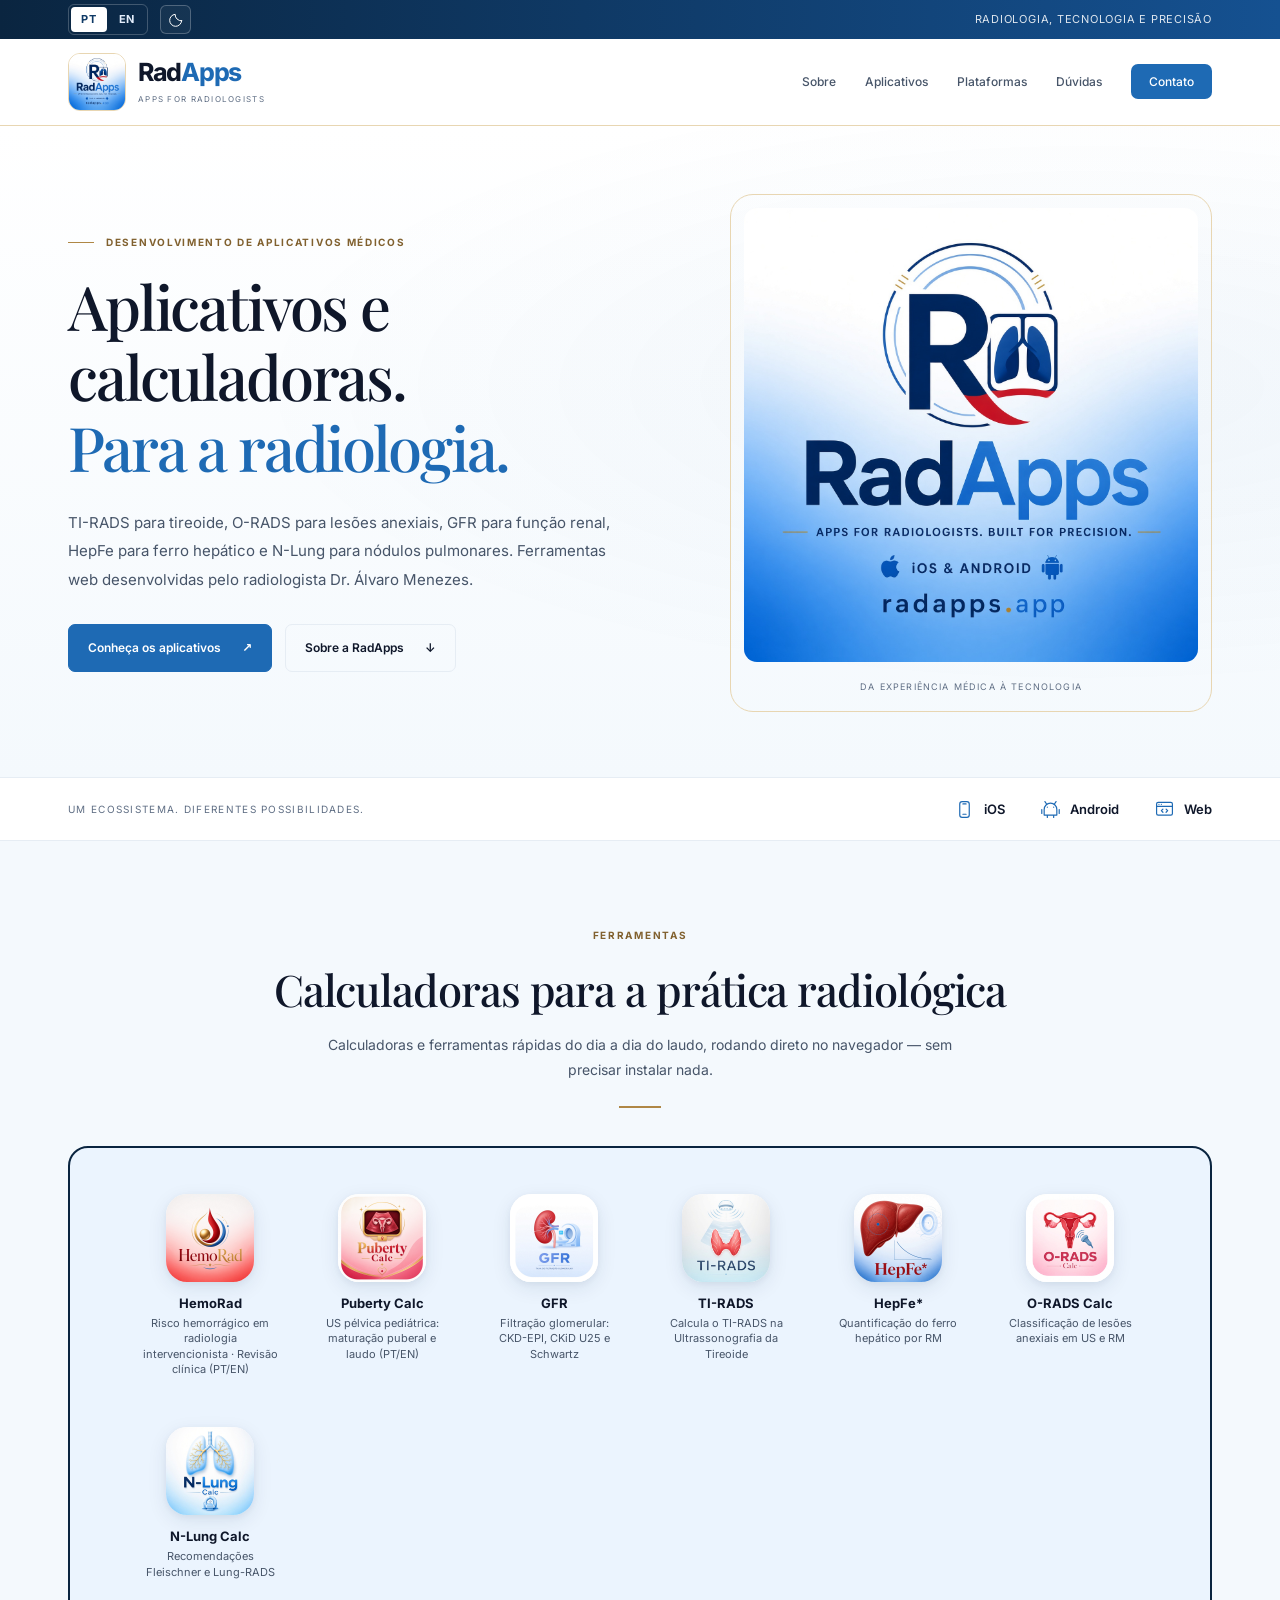
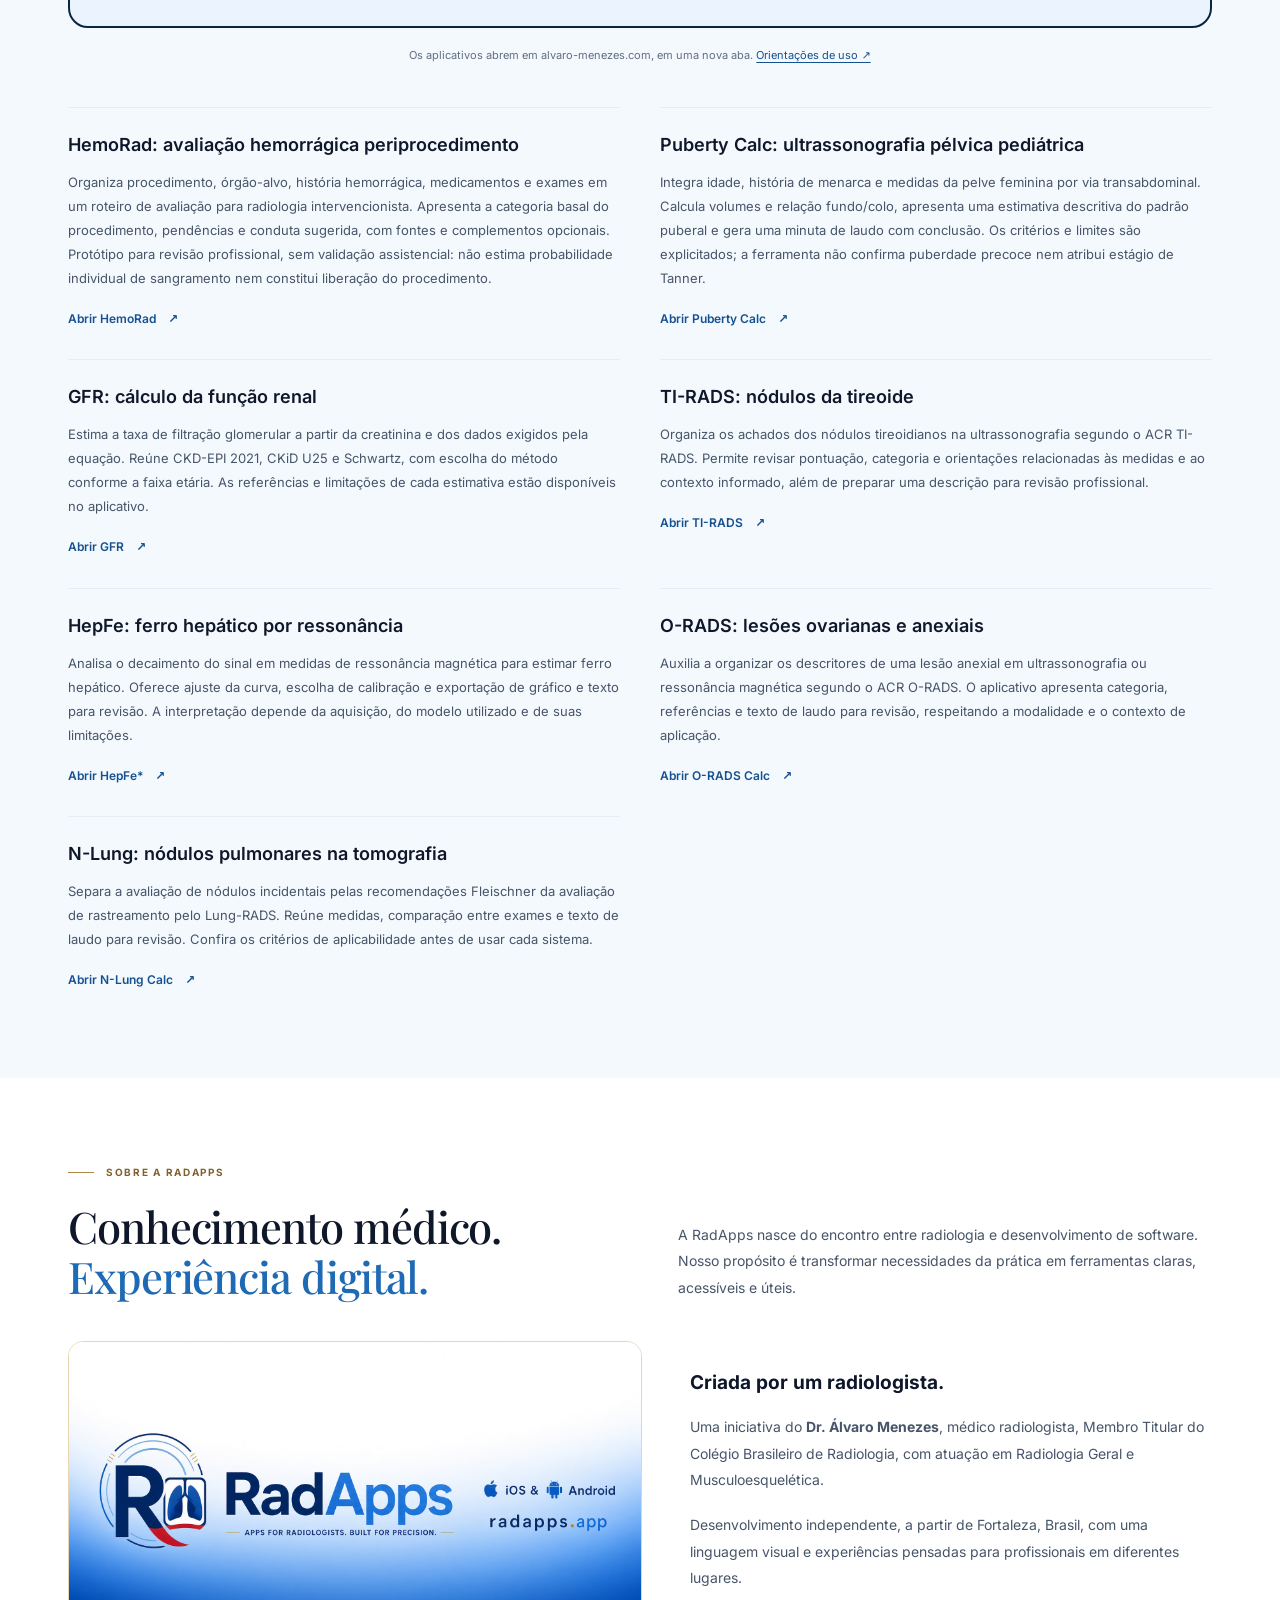
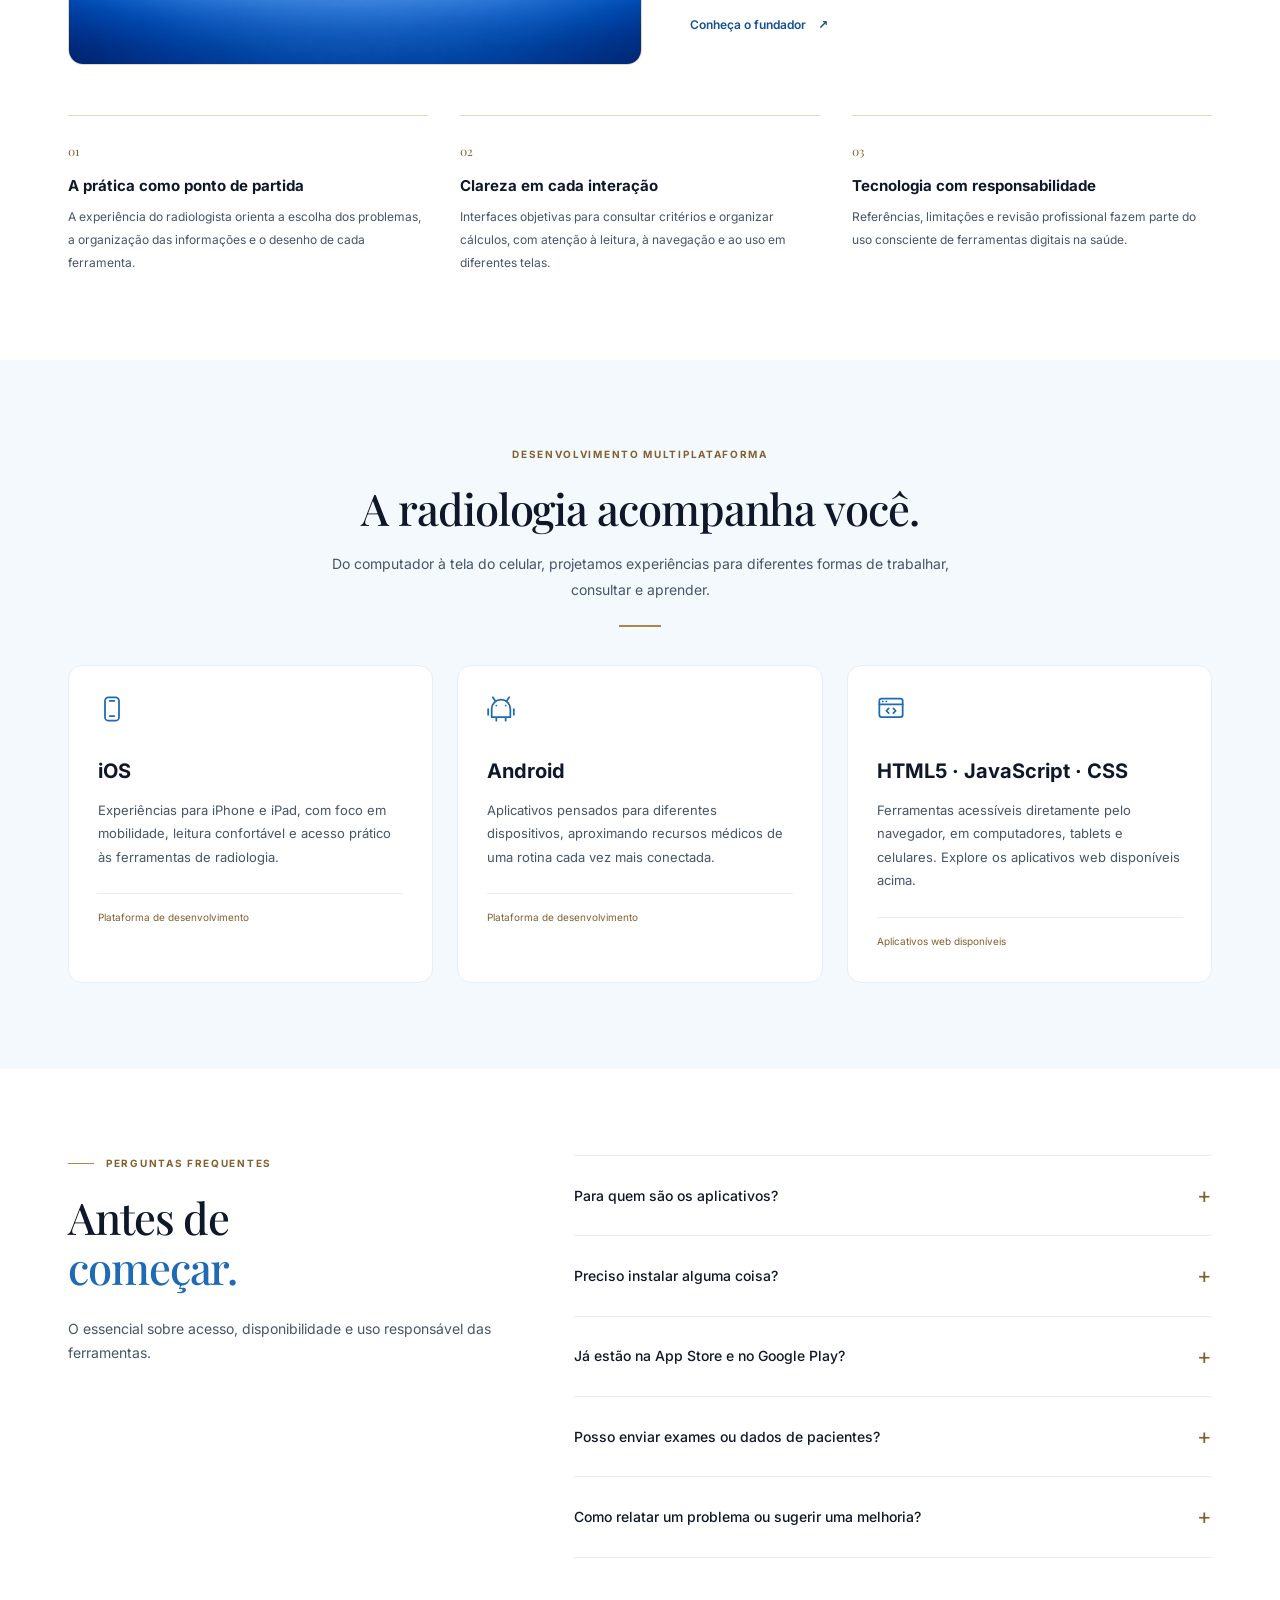
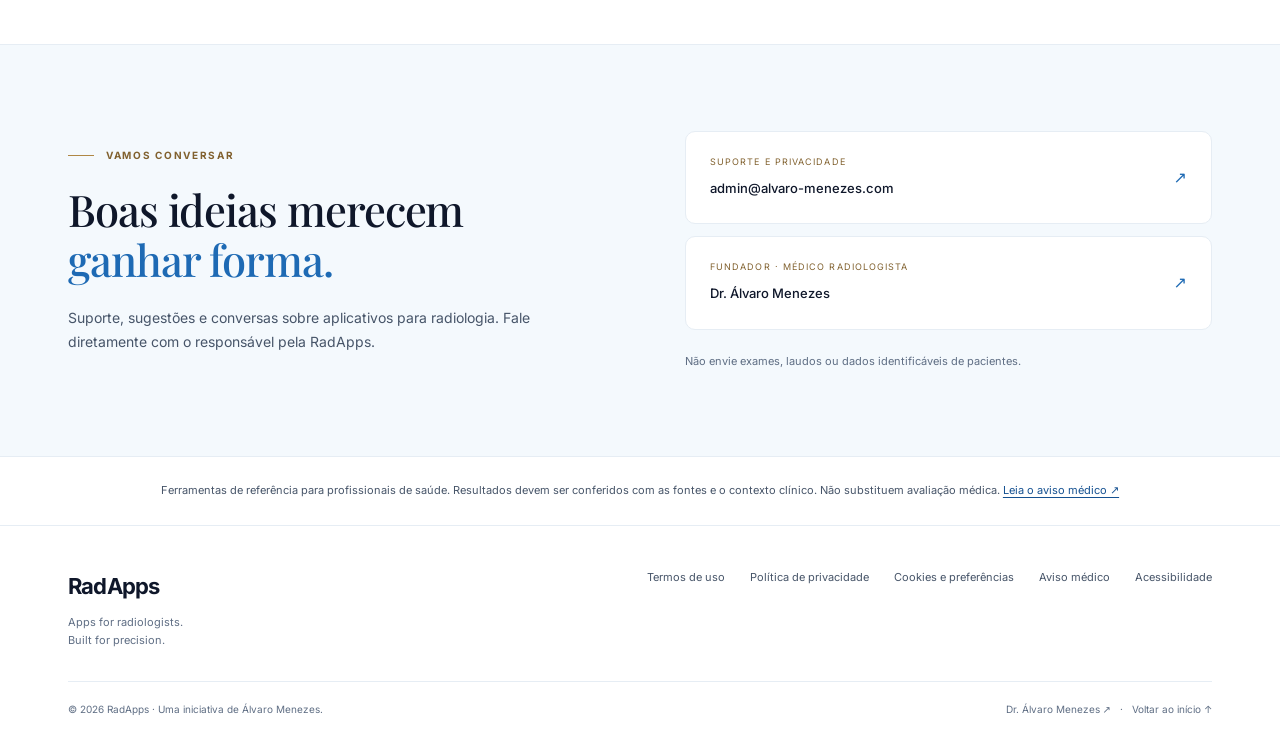
==== index.html @ 0f5986c7 "Point the HemoRad catalogue links to hemorad.html" ====
<!doctype html>
<html lang="pt-BR"><head>
<meta charset="utf-8"><meta name="viewport" content="width=device-width,initial-scale=1">
<title>RadApps — Aplicativos e calculadoras para Radiologia</title><meta name="description" content="Aplicativos e calculadoras para radiologia: Puberty Calc, TI-RADS, O-RADS, GFR, HepFe e N-Lung. Conheça a RadApps, iniciativa do radiologista Dr. Álvaro Menezes.">
<meta name="robots" content="index, follow, max-image-preview:large">
<meta name="author" content="RadApps · Álvaro Menezes"><meta name="theme-color" content="#0a2540">
<meta name="referrer" content="strict-origin-when-cross-origin">
<meta http-equiv="Content-Security-Policy" content="default-src 'self'; script-src 'self' 'sha256-QUPs08m4spIfCYMOMccmAXE72bu6FAFuAUREEeUadok=' https://static.cloudflareinsights.com; style-src 'self'; img-src 'self'; font-src 'self'; connect-src 'self'; object-src 'none'; base-uri 'self'; form-action 'none'">
<link rel="canonical" href="https://radapps.app/">
<link rel="alternate" hreflang="pt-BR" href="https://radapps.app/"><link rel="alternate" hreflang="en" href="https://radapps.app/en/"><link rel="alternate" hreflang="x-default" href="https://radapps.app/">
<meta property="og:type" content="website"><meta property="og:site_name" content="RadApps"><meta property="og:title" content="RadApps — Aplicativos e calculadoras para Radiologia"><meta property="og:description" content="Aplicativos e calculadoras para radiologia: Puberty Calc, TI-RADS, O-RADS, GFR, HepFe e N-Lung. Conheça a RadApps, iniciativa do radiologista Dr. Álvaro Menezes."><meta property="og:url" content="https://radapps.app/"><meta property="og:locale" content="pt_BR"><meta property="og:image" content="https://radapps.app/assets/brand/radapps-banner.jpg"><meta property="og:image:width" content="1792"><meta property="og:image:height" content="1008"><meta property="og:image:alt" content="RadApps — Apps for radiologists. Built for precision."><meta name="twitter:card" content="summary_large_image">
<meta property="og:locale:alternate" content="en_US"><meta name="twitter:title" content="RadApps — Aplicativos e calculadoras para Radiologia"><meta name="twitter:description" content="Aplicativos e calculadoras para radiologia: Puberty Calc, TI-RADS, O-RADS, GFR, HepFe e N-Lung. Conheça a RadApps, iniciativa do radiologista Dr. Álvaro Menezes."><meta name="twitter:image" content="https://radapps.app/assets/brand/radapps-banner.jpg"><meta name="twitter:image:alt" content="RadApps — Apps for radiologists. Built for precision.">
<link rel="icon" type="image/jpeg" href="/assets/brand/radapps-logo.jpg"><link rel="apple-touch-icon" href="/assets/brand/radapps-logo.jpg">
<link rel="preload" href="/assets/fonts/inter-latin.woff2" as="font" type="font/woff2" crossorigin><link rel="preload" href="/assets/fonts/playfair-latin.woff2" as="font" type="font/woff2" crossorigin>
<script src="/assets/theme-init.js?v=91854e3f3b0c"></script><link rel="stylesheet" href="/assets/site.css?v=2c88387afd8a">
<script type="application/ld+json">{"@context": "https://schema.org", "@graph": [{"@type": "Organization", "@id": "https://radapps.app/#organization", "name": "RadApps", "url": "https://radapps.app/", "logo": "https://radapps.app/assets/brand/radapps-logo.jpg", "email": "admin@alvaro-menezes.com", "description": "Iniciativa independente de desenvolvimento de aplicativos para radiologia.", "founder": {"@id": "https://alvaro-menezes.com/#person"}}, {"@type": "Person", "@id": "https://alvaro-menezes.com/#person", "name": "Álvaro Menezes", "url": "https://alvaro-menezes.com/"}, {"@type": "WebSite", "@id": "https://radapps.app/#website", "name": "RadApps", "url": "https://radapps.app/", "inLanguage": ["pt-BR", "en"], "publisher": {"@id": "https://radapps.app/#organization"}}, {"@type": "WebPage", "@id": "https://radapps.app/#webpage", "url": "https://radapps.app/", "name": "RadApps — Aplicativos e calculadoras para Radiologia", "description": "Aplicativos e calculadoras para radiologia: Puberty Calc, TI-RADS, O-RADS, GFR, HepFe e N-Lung. Conheça a RadApps, iniciativa do radiologista Dr. Álvaro Menezes.", "inLanguage": "pt-BR", "isPartOf": {"@id": "https://radapps.app/#website"}, "mainEntity": {"@id": "https://radapps.app/#apps"}}, {"@type": "ItemList", "@id": "https://radapps.app/#apps", "name": "Aplicativos para o Radiologista", "numberOfItems": 7, "itemListElement": [{"@type": "ListItem", "position": 1, "item": {"@type": "WebPage", "name": "HemoRad", "description": "Risco hemorrágico em radiologia intervencionista · Revisão clínica (PT/EN)", "url": "https://alvaro-menezes.com/apps/hemorad.html"}}, {"@type": "ListItem", "position": 2, "item": {"@type": "WebPage", "name": "Puberty Calc", "description": "US pélvica pediátrica: maturação puberal e laudo (PT/EN)", "url": "https://alvaro-menezes.com/apps/puberty.html"}}, {"@type": "ListItem", "position": 3, "item": {"@type": "WebPage", "name": "GFR", "description": "Filtração glomerular: CKD-EPI, CKiD U25 e Schwartz", "url": "https://alvaro-menezes.com/apps/gfr.html"}}, {"@type": "ListItem", "position": 4, "item": {"@type": "WebPage", "name": "TI-RADS", "description": "Calcula o TI-RADS na Ultrassonografia da Tireoide", "url": "https://alvaro-menezes.com/apps/tirads.html"}}, {"@type": "ListItem", "position": 5, "item": {"@type": "WebPage", "name": "HepFe*", "description": "Quantificação do ferro hepático por RM", "url": "https://alvaro-menezes.com/apps/hepfe.html"}}, {"@type": "ListItem", "position": 6, "item": {"@type": "WebPage", "name": "O-RADS Calc", "description": "Classificação de lesões anexiais em US e RM", "url": "https://alvaro-menezes.com/apps/orads.html"}}, {"@type": "ListItem", "position": 7, "item": {"@type": "WebPage", "name": "N-Lung Calc", "description": "Recomendações Fleischner e Lung-RADS", "url": "https://alvaro-menezes.com/apps/nlung.html"}}]}]}</script><script src="/assets/site.js?v=9ebe1cab357e" defer></script>
</head><body>
<a class="skip-link" href="#conteudo">Pular para o conteúdo</a>
<header class="site-header"><div class="topbar"><div class="container topbar-inner"><div class="preferences"><nav class="language-switch" aria-label="Idioma / Language"><a href="/" lang="pt-BR" hreflang="pt-BR" aria-label="Português" aria-current="true">PT</a><a href="/en/" lang="en" hreflang="en" aria-label="English" aria-current="false">EN</a></nav><button class="theme-toggle" type="button" aria-label="Mudar tema"><svg class="moon" viewBox="0 0 24 24" fill="none" stroke="currentColor" stroke-width="1.5" stroke-linecap="round" stroke-linejoin="round" aria-hidden="true"><path d="M20.5 13.2A9 9 0 0 1 10.8 3.5 9 9 0 1 0 20.5 13.2Z"/></svg><svg class="sun" viewBox="0 0 24 24" fill="none" stroke="currentColor" stroke-width="1.5" stroke-linecap="round" stroke-linejoin="round" aria-hidden="true"><circle cx="12" cy="12" r="4"/><path d="M12 2v2m0 16v2M2 12h2m16 0h2M5 5l1.5 1.5m11 11L19 19M5 19l1.5-1.5m11-11L19 5"/></svg></button></div><span class="topbar-note">RADIOLOGIA, TECNOLOGIA E PRECISÃO</span></div></div>
<nav class="navbar" aria-label="Navegação principal"><div class="container nav-inner"><a class="brand" href="/" aria-label="RadApps — início"><img src="/assets/brand/radapps-logo.jpg" width="58" height="58" alt=""><span><span class="brand-name">Rad<span>Apps</span></span><span class="brand-caption">Apps for radiologists</span></span></a><button class="menu-toggle" aria-controls="nav-links" aria-expanded="false" type="button">Menu <span aria-hidden="true">☰</span></button><ul class="nav-links" id="nav-links"><li><a  href="/#sobre">Sobre</a></li><li><a  href="/#aplicativos">Aplicativos</a></li><li><a  href="/#plataformas">Plataformas</a></li><li><a  href="/#duvidas">Dúvidas</a></li><li><a class=nav-contact href="/#contato">Contato</a></li></ul></div></nav></header>
<main id="conteudo">
<section class="hero" id="inicio"><div class="container hero-inner"><div class="hero-copy"><p class="eyebrow">Desenvolvimento de aplicativos médicos</p><h1>Aplicativos e<br>calculadoras.<span><em>Para a radiologia.</em></span></h1><p>TI-RADS para tireoide, O-RADS para lesões anexiais, GFR para função renal, HepFe para ferro hepático e N-Lung para nódulos pulmonares. Ferramentas web desenvolvidas pelo radiologista Dr. Álvaro Menezes.</p><div class="hero-actions"><a class="btn" href="#aplicativos">Conheça os aplicativos <span aria-hidden="true">↗</span></a><a class="btn btn-secondary" href="#sobre">Sobre a RadApps <span aria-hidden="true">↓</span></a></div></div><figure class="hero-art"><img src="/assets/brand/radapps-logo.jpg" alt="RadApps — Apps for radiologists. Built for precision." width="1408" height="1408" fetchpriority="high"><figcaption>Da experiência médica à tecnologia</figcaption></figure></div></section>
<div class="platform-strip"><div class="container"><span class="platform-label">Um ecossistema. Diferentes possibilidades.</span><div class="platform-names"><span><svg class="phone" viewBox="0 0 24 24" fill="none" stroke="currentColor" stroke-width="1.5" stroke-linecap="round" stroke-linejoin="round" aria-hidden="true"><rect x="6" y="2" width="12" height="20" rx="3"/><path d="M10 18h4M10 5h4"/></svg> iOS</span><span><svg class="android" viewBox="0 0 24 24" fill="none" stroke="currentColor" stroke-width="1.5" stroke-linecap="round" stroke-linejoin="round" aria-hidden="true"><path d="m7 5-2-3m12 3 2-3M4 12a8 8 0 0 1 16 0v7H4zM8 19v3m8-3v3M1 12v5m22-5v5"/><path d="M8 9h.01M16 9h.01"/></svg> Android</span><span><svg class="web" viewBox="0 0 24 24" fill="none" stroke="currentColor" stroke-width="1.5" stroke-linecap="round" stroke-linejoin="round" aria-hidden="true"><rect x="2" y="3" width="20" height="16" rx="2"/><path d="M2 8h20M8 5.5h.01M5 5.5h.01m5 6-2 2 2 2m4-4 2 2-2 2"/></svg> Web</span></div></div></div>
<section class="section section-alt" id="aplicativos"><div class="container"><div class="section-header"><p class="eyebrow">Ferramentas</p><h2>Calculadoras para a prática radiológica</h2><p class="section-sub">Calculadoras e ferramentas rápidas do dia a dia do laudo, rodando direto no navegador — sem precisar instalar nada.</p></div><div class="apps-panel"><div class="apps-grid"><a class="app-tile" href="https://alvaro-menezes.com/apps/hemorad.html" target="_blank" rel="noopener noreferrer"><span class="app-icon"><img src="/assets/apps/periprocedimento-icon.jpg?v=da15ee832a85" alt="HemoRad" width="88" height="88" loading="lazy"></span><span class="app-name">HemoRad</span><span class="app-desc">Risco hemorrágico em radiologia intervencionista · Revisão clínica (PT/EN)</span></a><a class="app-tile" href="https://alvaro-menezes.com/apps/puberty.html" target="_blank" rel="noopener noreferrer"><span class="app-icon"><img src="/assets/apps/puberty-icon.jpg?v=7adab40e4905" alt="Puberty Calc" width="88" height="88" loading="lazy"></span><span class="app-name">Puberty Calc</span><span class="app-desc">US pélvica pediátrica: maturação puberal e laudo (PT/EN)</span></a><a class="app-tile" href="https://alvaro-menezes.com/apps/gfr.html" target="_blank" rel="noopener noreferrer"><span class="app-icon"><img src="/assets/apps/gfr-icon.jpg?v=4e13d87d4bf9" alt="GFR" width="88" height="88" loading="lazy"></span><span class="app-name">GFR</span><span class="app-desc">Filtração glomerular: CKD-EPI, CKiD U25 e Schwartz</span></a><a class="app-tile" href="https://alvaro-menezes.com/apps/tirads.html" target="_blank" rel="noopener noreferrer"><span class="app-icon"><img src="/assets/apps/tirads-icon.jpg?v=9ed29ad2dbc6" alt="TI-RADS" width="88" height="88" loading="lazy"></span><span class="app-name">TI-RADS</span><span class="app-desc">Calcula o TI-RADS na Ultrassonografia da Tireoide</span></a><a class="app-tile" href="https://alvaro-menezes.com/apps/hepfe.html" target="_blank" rel="noopener noreferrer"><span class="app-icon"><img src="/assets/apps/hepfe-icon.jpg?v=3ff48dc2b096" alt="HepFe*" width="88" height="88" loading="lazy"></span><span class="app-name">HepFe*</span><span class="app-desc">Quantificação do ferro hepático por RM</span></a><a class="app-tile" href="https://alvaro-menezes.com/apps/orads.html" target="_blank" rel="noopener noreferrer"><span class="app-icon"><img src="/assets/apps/orads-icon.jpg?v=fb81e108135a" alt="O-RADS Calc" width="88" height="88" loading="lazy"></span><span class="app-name">O-RADS Calc</span><span class="app-desc">Classificação de lesões anexiais em US e RM</span></a><a class="app-tile" href="https://alvaro-menezes.com/apps/nlung.html" target="_blank" rel="noopener noreferrer"><span class="app-icon"><img src="/assets/apps/nlung-icon.jpg?v=9bbf95b566eb" alt="N-Lung Calc" width="88" height="88" loading="lazy"></span><span class="app-name">N-Lung Calc</span><span class="app-desc">Recomendações Fleischner e Lung-RADS</span></a></div></div><p class="app-note">Os aplicativos abrem em alvaro-menezes.com, em uma nova aba. <a href="/aviso-medico/">Orientações de uso ↗</a></p><div class="app-guides"><article class="app-guide"><h3>HemoRad: avaliação hemorrágica periprocedimento</h3><p>Organiza procedimento, órgão-alvo, história hemorrágica, medicamentos e exames em um roteiro de avaliação para radiologia intervencionista. Apresenta a categoria basal do procedimento, pendências e conduta sugerida, com fontes e complementos opcionais. Protótipo para revisão profissional, sem validação assistencial: não estima probabilidade individual de sangramento nem constitui liberação do procedimento.</p><a class="text-link" href="https://alvaro-menezes.com/apps/hemorad.html" target="_blank" rel="noopener noreferrer">Abrir HemoRad <span aria-hidden="true">↗</span></a></article><article class="app-guide"><h3>Puberty Calc: ultrassonografia pélvica pediátrica</h3><p>Integra idade, história de menarca e medidas da pelve feminina por via transabdominal. Calcula volumes e relação fundo/colo, apresenta uma estimativa descritiva do padrão puberal e gera uma minuta de laudo com conclusão. Os critérios e limites são explicitados; a ferramenta não confirma puberdade precoce nem atribui estágio de Tanner.</p><a class="text-link" href="https://alvaro-menezes.com/apps/puberty.html" target="_blank" rel="noopener noreferrer">Abrir Puberty Calc <span aria-hidden="true">↗</span></a></article><article class="app-guide"><h3>GFR: cálculo da função renal</h3><p>Estima a taxa de filtração glomerular a partir da creatinina e dos dados exigidos pela equação. Reúne CKD-EPI 2021, CKiD U25 e Schwartz, com escolha do método conforme a faixa etária. As referências e limitações de cada estimativa estão disponíveis no aplicativo.</p><a class="text-link" href="https://alvaro-menezes.com/apps/gfr.html" target="_blank" rel="noopener noreferrer">Abrir GFR <span aria-hidden="true">↗</span></a></article><article class="app-guide"><h3>TI-RADS: nódulos da tireoide</h3><p>Organiza os achados dos nódulos tireoidianos na ultrassonografia segundo o ACR TI-RADS. Permite revisar pontuação, categoria e orientações relacionadas às medidas e ao contexto informado, além de preparar uma descrição para revisão profissional.</p><a class="text-link" href="https://alvaro-menezes.com/apps/tirads.html" target="_blank" rel="noopener noreferrer">Abrir TI-RADS <span aria-hidden="true">↗</span></a></article><article class="app-guide"><h3>HepFe: ferro hepático por ressonância</h3><p>Analisa o decaimento do sinal em medidas de ressonância magnética para estimar ferro hepático. Oferece ajuste da curva, escolha de calibração e exportação de gráfico e texto para revisão. A interpretação depende da aquisição, do modelo utilizado e de suas limitações.</p><a class="text-link" href="https://alvaro-menezes.com/apps/hepfe.html" target="_blank" rel="noopener noreferrer">Abrir HepFe* <span aria-hidden="true">↗</span></a></article><article class="app-guide"><h3>O-RADS: lesões ovarianas e anexiais</h3><p>Auxilia a organizar os descritores de uma lesão anexial em ultrassonografia ou ressonância magnética segundo o ACR O-RADS. O aplicativo apresenta categoria, referências e texto de laudo para revisão, respeitando a modalidade e o contexto de aplicação.</p><a class="text-link" href="https://alvaro-menezes.com/apps/orads.html" target="_blank" rel="noopener noreferrer">Abrir O-RADS Calc <span aria-hidden="true">↗</span></a></article><article class="app-guide"><h3>N-Lung: nódulos pulmonares na tomografia</h3><p>Separa a avaliação de nódulos incidentais pelas recomendações Fleischner da avaliação de rastreamento pelo Lung-RADS. Reúne medidas, comparação entre exames e texto de laudo para revisão. Confira os critérios de aplicabilidade antes de usar cada sistema.</p><a class="text-link" href="https://alvaro-menezes.com/apps/nlung.html" target="_blank" rel="noopener noreferrer">Abrir N-Lung Calc <span aria-hidden="true">↗</span></a></article></div></div></section>
<section class="section" id="sobre"><div class="container"><div class="split-heading"><div><p class="eyebrow">Sobre a RadApps</p><h2>Conhecimento médico.<br><em>Experiência digital.</em></h2></div><p>A RadApps nasce do encontro entre radiologia e desenvolvimento de software. Nosso propósito é transformar necessidades da prática em ferramentas claras, acessíveis e úteis.</p></div><div class="about-grid"><figure class="banner-image"><img src="/assets/brand/radapps-banner.jpg" alt="RadApps — Apps for radiologists. Built for precision. iOS & Android. radapps.app" width="1792" height="1008" loading="lazy"></figure><div class="about-copy"><h3>Criada por um radiologista.</h3><p>Uma iniciativa do <strong>Dr. Álvaro Menezes</strong>, médico radiologista, Membro Titular do Colégio Brasileiro de Radiologia, com atuação em Radiologia Geral e Musculoesquelética.</p><p>Desenvolvimento independente, a partir de Fortaleza, Brasil, com uma linguagem visual e experiências pensadas para profissionais em diferentes lugares.</p><a class="text-link" href="https://alvaro-menezes.com/" target="_blank" rel="noopener noreferrer">Conheça o fundador <span aria-hidden="true">↗</span></a></div></div><div class="pillars"><article class="pillar"><p class="pillar-symbol" aria-hidden="true">01</p><h3>A prática como ponto de partida</h3><p>A experiência do radiologista orienta a escolha dos problemas, a organização das informações e o desenho de cada ferramenta.</p></article><article class="pillar"><p class="pillar-symbol" aria-hidden="true">02</p><h3>Clareza em cada interação</h3><p>Interfaces objetivas para consultar critérios e organizar cálculos, com atenção à leitura, à navegação e ao uso em diferentes telas.</p></article><article class="pillar"><p class="pillar-symbol" aria-hidden="true">03</p><h3>Tecnologia com responsabilidade</h3><p>Referências, limitações e revisão profissional fazem parte do uso consciente de ferramentas digitais na saúde.</p></article></div></div></section>
<section class="section section-alt" id="plataformas"><div class="container"><div class="section-header"><p class="eyebrow">Desenvolvimento multiplataforma</p><h2>A radiologia acompanha você.</h2><p class="section-sub">Do computador à tela do celular, projetamos experiências para diferentes formas de trabalhar, consultar e aprender.</p></div><div class="platform-grid"><article class="platform-card"><svg class="phone" viewBox="0 0 24 24" fill="none" stroke="currentColor" stroke-width="1.5" stroke-linecap="round" stroke-linejoin="round" aria-hidden="true"><rect x="6" y="2" width="12" height="20" rx="3"/><path d="M10 18h4M10 5h4"/></svg><h3>iOS</h3><p>Experiências para iPhone e iPad, com foco em mobilidade, leitura confortável e acesso prático às ferramentas de radiologia.</p><span class="status">Plataforma de desenvolvimento</span></article><article class="platform-card"><svg class="android" viewBox="0 0 24 24" fill="none" stroke="currentColor" stroke-width="1.5" stroke-linecap="round" stroke-linejoin="round" aria-hidden="true"><path d="m7 5-2-3m12 3 2-3M4 12a8 8 0 0 1 16 0v7H4zM8 19v3m8-3v3M1 12v5m22-5v5"/><path d="M8 9h.01M16 9h.01"/></svg><h3>Android</h3><p>Aplicativos pensados para diferentes dispositivos, aproximando recursos médicos de uma rotina cada vez mais conectada.</p><span class="status">Plataforma de desenvolvimento</span></article><article class="platform-card"><svg class="web" viewBox="0 0 24 24" fill="none" stroke="currentColor" stroke-width="1.5" stroke-linecap="round" stroke-linejoin="round" aria-hidden="true"><rect x="2" y="3" width="20" height="16" rx="2"/><path d="M2 8h20M8 5.5h.01M5 5.5h.01m5 6-2 2 2 2m4-4 2 2-2 2"/></svg><h3>HTML5 · JavaScript · CSS</h3><p>Ferramentas acessíveis diretamente pelo navegador, em computadores, tablets e celulares. Explore os aplicativos web disponíveis acima.</p><span class="status">Aplicativos web disponíveis</span></article></div></div></section>
<section class="section" id="duvidas"><div class="container faq-grid"><div class="faq-heading"><p class="eyebrow">Perguntas frequentes</p><h2>Antes de<br><em>começar.</em></h2><p>O essencial sobre acesso, disponibilidade e uso responsável das ferramentas.</p></div><div><details class="faq-item"><summary>Para quem são os aplicativos?</summary><p>São direcionados a radiologistas e outros profissionais de saúde que conheçam a finalidade e as limitações de cada ferramenta. Não são um serviço de diagnóstico para pacientes.</p></details><details class="faq-item"><summary>Preciso instalar alguma coisa?</summary><p>Os cinco aplicativos apresentados podem ser acessados pelo navegador. Os links abrem as páginas originais em alvaro-menezes.com, em uma nova aba.</p></details><details class="faq-item"><summary>Já estão na App Store e no Google Play?</summary><p>Este site apresenta a iniciativa de desenvolvimento para iOS, Android e web. No momento, os acessos publicados aqui são às versões web. Links oficiais das lojas serão incluídos quando houver versões disponíveis.</p></details><details class="faq-item"><summary>Posso enviar exames ou dados de pacientes?</summary><p>O site RadApps não possui upload, prontuário ou formulário clínico. Não envie dados identificáveis de pacientes pelo canal de contato. Consulte a política própria de cada aplicativo antes de inserir qualquer informação.</p></details><details class="faq-item"><summary>Como relatar um problema ou sugerir uma melhoria?</summary><p>Escreva para <a href="mailto:admin@alvaro-menezes.com">admin@alvaro-menezes.com</a> e informe o aplicativo, o dispositivo, o navegador e os passos para reproduzir o problema, sem dados de pacientes.</p></details></div></div></section>
<section class="section contact-section" id="contato"><div class="container contact-grid"><div><p class="eyebrow">Vamos conversar</p><h2>Boas ideias merecem<br><em>ganhar forma.</em></h2><p>Suporte, sugestões e conversas sobre aplicativos para radiologia. Fale diretamente com o responsável pela RadApps.</p></div><div class="contact-links"><a class="contact-link" href="mailto:admin@alvaro-menezes.com"><span><small>Suporte e privacidade</small><strong>admin@alvaro-menezes.com</strong></span><span aria-hidden="true">↗</span></a><a class="contact-link" href="https://alvaro-menezes.com/" target="_blank" rel="noopener noreferrer"><span><small>Fundador · Médico radiologista</small><strong>Dr. Álvaro Menezes</strong></span><span aria-hidden="true">↗</span></a><p class="contact-fineprint">Não envie exames, laudos ou dados identificáveis de pacientes.</p></div></div></section></main>
<aside class="legal-ribbon"><div class="container"><p>Ferramentas de referência para profissionais de saúde. Resultados devem ser conferidos com as fontes e o contexto clínico. Não substituem avaliação médica. <a href="/aviso-medico/">Leia o aviso médico ↗</a></p></div></aside>
<footer class="footer"><div class="container"><div class="footer-main"><div><a class="footer-brand" href="/">RadApps</a><p class="footer-tagline">Apps for radiologists.<br>Built for precision.</p></div><nav class="footer-links" aria-label="Informações legais"><a href="/termos/">Termos de uso</a><a href="/privacidade/">Política de privacidade</a><a href="/cookies/">Cookies e preferências</a><a href="/aviso-medico/">Aviso médico</a><a href="/acessibilidade/">Acessibilidade</a></nav></div><div class="footer-bottom"><p>© 2026 RadApps · Uma iniciativa de Álvaro Menezes.</p><p><a href="https://alvaro-menezes.com/" target="_blank" rel="noopener noreferrer">Dr. Álvaro Menezes ↗</a> &nbsp; · &nbsp; <a href="/#inicio">Voltar ao início ↑</a></p></div></div></footer>
</body></html>
---- assets/site.css ----
@font-face{font-family:Inter;src:url('fonts/inter-latin.woff2') format('woff2');font-weight:100 900;font-display:swap}
@font-face{font-family:'Playfair Display';src:url('fonts/playfair-latin.woff2') format('woff2');font-weight:400 900;font-display:swap}
:root{color-scheme:light;--blue-900:#0a2540;--blue-800:#0f3a66;--blue-700:#155191;--blue-300:#7cb9e8;--blue-50:#eef6fc;--ink:#0f172a;--ink-soft:#475569;--ink-muted:#5f6e84;--line:#e6edf4;--white:#fff;--bg-alt:#f4f9fd;--accent:#1e6ab4;--accent-dark:#155191;--gold:#af8745;--gold-soft:#e8d6b2;--gold-ink:#81612f;--red:#e02424;--nav-bg:rgba(255,255,255,.94);--panel-bg:rgba(219,234,254,.4);--panel-border:#0a2540;--tile-hover:rgba(255,255,255,.55);--on-accent:#fff;--shadow:0 6px 20px rgba(15,42,80,.09),0 2px 6px rgba(15,42,80,.05);--serif:'Playfair Display',Georgia,serif;--sans:Inter,system-ui,-apple-system,sans-serif}
:root[data-theme=dark]{color-scheme:dark;--blue-300:#5e94c9;--blue-50:#16283a;--ink:#e9eff7;--ink-soft:#b9c6d6;--ink-muted:#a0afc0;--line:#2c3b4f;--white:#141d28;--bg-alt:#0e1620;--accent:#58a8ef;--accent-dark:#8ac4f8;--gold:#d0ac70;--gold-soft:#53452f;--gold-ink:#e0bd80;--red:#ff6b6b;--nav-bg:rgba(20,29,40,.94);--panel-bg:rgba(34,59,87,.28);--panel-border:#5e94c9;--tile-hover:rgba(255,255,255,.07);--on-accent:#08121c;--shadow:0 6px 20px rgba(0,0,0,.45)}
*{box-sizing:border-box;margin:0;padding:0}html{scroll-behavior:smooth;scroll-padding-top:146px}body{font:16px/1.7 var(--sans);color:var(--ink-soft);background:var(--white);-webkit-font-smoothing:antialiased}a{color:inherit;text-decoration:none}img{display:block;max-width:100%;height:auto}button{font:inherit;cursor:pointer}button,a{-webkit-tap-highlight-color:transparent}a:focus-visible,button:focus-visible,summary:focus-visible{outline:3px solid var(--accent);outline-offset:5px}button{color:inherit}h1,h2,h3{color:var(--ink)}h1,h2{font-family:var(--serif);font-weight:500;line-height:1.15}h1{font-size:clamp(42px,4.8vw,66px);letter-spacing:-.035em}h2{font-size:clamp(32px,3.4vw,44px);letter-spacing:-.025em}h3{font-size:19px;line-height:1.4}em{font-style:normal;color:var(--accent)}.container{max-width:1200px;margin:auto;padding-inline:28px}.skip-link{position:fixed;top:10px;left:10px;z-index:200;background:var(--white);color:var(--ink);padding:12px 18px;transform:translateY(-160%)}.skip-link:focus{transform:none}.site-header{position:sticky;top:0;z-index:30}.topbar{background:linear-gradient(90deg,#0a2540,#155191);color:#fff;font-size:11px;letter-spacing:.07em}.topbar-inner{min-height:39px;display:flex;align-items:center;justify-content:space-between;gap:20px}.topbar-note{opacity:.86}.preferences{display:flex;gap:12px;align-items:center}.language-switch{display:flex;gap:2px;border:1px solid #ffffff38;border-radius:6px;padding:2px}.language-switch a{padding:2px 10px;border-radius:4px;font-size:11px;font-weight:700;color:#e3edfb;min-height:25px;display:flex;align-items:center}.language-switch a[aria-current=true]{background:#fff;color:#0f3a66}.theme-toggle{border:1px solid #ffffff40;border-radius:6px;background:#ffffff0b;color:#fff;width:31px;height:29px;display:grid;place-items:center}.theme-toggle svg{width:16px;height:16px}.sun{display:none}[data-theme=dark] .sun{display:block}[data-theme=dark] .moon{display:none}.navbar{background:var(--nav-bg);backdrop-filter:blur(15px);border-bottom:1px solid var(--gold-soft)}.nav-inner{height:86px;display:flex;align-items:center;justify-content:space-between;gap:30px}.brand{display:flex;align-items:center;gap:12px;flex-shrink:0}.brand img{width:58px;height:58px;border:1px solid var(--gold-soft);border-radius:12px}.brand-name{font-size:25px;font-weight:750;letter-spacing:-1.3px;color:var(--ink);line-height:1.25}.brand-name span{color:var(--accent)}.brand-caption{display:block;font-size:8px;letter-spacing:.16em;text-transform:uppercase;color:var(--ink-muted);margin-top:4px}.nav-links{list-style:none;display:flex;gap:29px;align-items:center;font-size:12px;font-weight:500}.nav-links a:hover{color:var(--accent)}.nav-links .nav-contact{padding:10px 18px;border-radius:7px;background:var(--accent);color:var(--on-accent)}.menu-toggle{display:none;border:1px solid var(--line);border-radius:7px;background:var(--white);padding:9px 12px;font-size:12px}.hero{overflow:hidden;position:relative;background:radial-gradient(ellipse at 85% 40%,#1e6ab40c,transparent 55%),linear-gradient(var(--white),var(--bg-alt))}.hero-inner{display:grid;grid-template-columns:1.2fr 1fr;align-items:center;gap:84px;padding-top:68px;padding-bottom:65px}.eyebrow{font-size:10px;letter-spacing:.17em;font-weight:700;text-transform:uppercase;color:var(--gold-ink);margin-bottom:20px;display:flex;align-items:center;gap:12px}.eyebrow::before{content:'';width:26px;height:1px;background:var(--gold)}.hero-copy>p:not(.eyebrow){max-width:550px;margin-top:26px;font-size:15px;line-height:1.9}.hero-copy h1 span{display:block}.hero-actions{display:flex;flex-wrap:wrap;gap:13px;margin-top:30px}.btn{display:inline-flex;align-items:center;justify-content:center;gap:21px;border-radius:7px;font-size:12px;font-weight:600;padding:13px 19px;border:1px solid var(--accent);background:var(--accent);color:var(--on-accent);transition:transform .2s,box-shadow .2s}.btn:hover{transform:translateY(-2px);box-shadow:var(--shadow)}.btn-secondary{background:transparent;border-color:var(--line);color:var(--ink)}.hero-art{position:relative;padding:13px;border:1px solid var(--gold-soft);border-radius:23px}.hero-art img{width:100%;border-radius:13px}.hero-art figcaption{text-align:center;font-size:9px;letter-spacing:.13em;text-transform:uppercase;padding:17px 2px 4px;color:var(--ink-muted)}.platform-strip{border-top:1px solid var(--line);border-bottom:1px solid var(--line);background:var(--white)}.platform-strip .container{display:flex;align-items:center;justify-content:space-between;gap:25px;padding-block:20px}.platform-label{font-size:10px;letter-spacing:.13em;color:var(--ink-muted);text-transform:uppercase}.platform-names{display:flex;gap:36px;font-size:13px;font-weight:600;color:var(--ink)}.platform-names span{display:flex;align-items:center;gap:10px}.platform-names svg{width:19px;height:19px;color:var(--accent)}.section{padding-block:86px}.section-alt{background:var(--bg-alt)}.section-header{text-align:center;margin-bottom:38px}.section-header .eyebrow{justify-content:center}.section-header .eyebrow::before{display:none}.section-header::after{content:'';display:block;width:42px;height:2px;background:var(--gold);margin:23px auto 0}.section-sub{max-width:650px;margin:18px auto 0;font-size:14px;line-height:1.8}.apps-panel{background:var(--panel-bg);border:2px solid var(--panel-border);border-radius:20px;padding:36px}.apps-grid{display:grid;grid-template-columns:repeat(6,minmax(0,150px));justify-content:center;gap:30px 22px}.app-tile{display:flex;flex-direction:column;align-items:center;text-align:center;color:inherit;padding:10px 6px;border-radius:12px;transition:transform .25s,background .25s}.app-tile:hover,.app-tile:focus-visible{transform:translateY(-3px);background:var(--tile-hover)}.app-icon{width:88px;height:88px;border-radius:21px;overflow:hidden;box-shadow:var(--shadow);background:var(--white);margin-bottom:10px;flex-shrink:0}.app-icon img{width:100%;height:100%;display:block}.app-name{font-size:13px;font-weight:700;color:var(--ink);margin-bottom:2px}.app-desc{font-size:11px;color:var(--ink-soft);line-height:1.4}.app-note{font-size:11px;color:var(--ink-muted);margin-top:18px;text-align:center}.app-note a{color:var(--accent-dark);text-decoration:underline;text-underline-offset:3px}.split-heading{display:grid;grid-template-columns:1fr 1fr;gap:75px;align-items:end;margin-bottom:40px}.split-heading>p{font-size:14px;line-height:1.9}.about-grid{display:grid;grid-template-columns:1.1fr 1fr;gap:48px;align-items:center}.banner-image{border:1px solid var(--gold-soft);border-radius:15px;overflow:hidden}.about-copy p{font-size:14px;margin-block:18px;line-height:1.9}.text-link{color:var(--accent-dark);font-size:12px;font-weight:600;display:inline-flex;gap:12px;align-items:center}.text-link:hover{text-decoration:underline;text-underline-offset:4px}.pillars{display:grid;grid-template-columns:repeat(3,1fr);gap:32px;margin-top:50px}.pillar{border-top:1px solid var(--gold-soft);padding-top:24px}.pillar-symbol{color:var(--gold-ink);font-family:var(--serif);font-size:25px;margin-bottom:12px}.pillar h3{font-size:15px;margin-bottom:10px}.pillar p{font-size:12px;line-height:1.9}.platform-grid{display:grid;grid-template-columns:repeat(3,1fr);gap:24px}.platform-card{padding:29px;border:1px solid var(--line);border-radius:14px;background:var(--white)}.platform-card>svg{width:28px;height:28px;color:var(--accent);margin-bottom:26px}.platform-card h3{font-size:20px;margin-bottom:14px}.platform-card p{font-size:13px;line-height:1.8}.status{display:inline-block;margin-top:24px;font-size:10px;color:var(--gold-ink);border-top:1px solid var(--line);padding-top:15px;width:100%}.faq-grid{display:grid;grid-template-columns:.8fr 1.2fr;gap:80px}.faq-heading>p:not(.eyebrow){font-size:14px;margin-top:25px}.faq-item{border-bottom:1px solid var(--line)}.faq-item:first-child{border-top:1px solid var(--line)}.faq-item summary{cursor:pointer;list-style:none;padding:21px 0;display:flex;align-items:center;justify-content:space-between;gap:18px;font-size:14px;font-weight:500;color:var(--ink)}.faq-item summary::-webkit-details-marker{display:none}.faq-item summary::after{content:'+';color:var(--gold-ink);font-size:22px;font-weight:400}.faq-item[open] summary::after{content:'−'}.faq-item p{font-size:13px;padding:0 25px 23px 0;line-height:1.9}.faq-item a{color:var(--accent-dark);text-decoration:underline}.contact-section{border-top:1px solid var(--line);border-bottom:1px solid var(--line);background:var(--bg-alt)}.contact-grid{display:grid;grid-template-columns:1fr 1fr;gap:90px;align-items:center}.contact-grid p:not(.eyebrow){font-size:14px;margin-top:22px}.contact-links{display:grid;gap:12px}.contact-link{padding:22px 24px;border:1px solid var(--line);border-radius:10px;background:var(--white);display:flex;align-items:center;justify-content:space-between;gap:20px}.contact-link:hover{border-color:var(--gold)}.contact-link small{display:block;font-size:9px;letter-spacing:.12em;color:var(--gold-ink);text-transform:uppercase;margin-bottom:5px}.contact-link strong{font-size:13px;color:var(--ink);font-weight:500;overflow-wrap:anywhere}.contact-link>span:last-child{color:var(--accent)}.contact-fineprint{font-size:11px!important;color:var(--ink-muted);margin-top:10px!important}.legal-ribbon{padding-block:24px;border-bottom:1px solid var(--line)}.legal-ribbon p{font-size:11px;line-height:1.8;max-width:1000px;margin:auto;text-align:center}.legal-ribbon a{color:var(--accent-dark);text-decoration:underline;text-underline-offset:3px}.footer{padding-block:42px 25px}.footer-main{display:flex;justify-content:space-between;gap:35px;align-items:start}.footer-brand{font-size:22px;font-weight:700;color:var(--ink);letter-spacing:-.8px}.footer-tagline{font-size:11px;margin-top:7px;max-width:245px;color:var(--ink-muted)}.footer-links{display:flex;gap:25px;flex-wrap:wrap;justify-content:flex-end;font-size:11px}.footer-links a:hover{color:var(--accent)}.footer-bottom{border-top:1px solid var(--line);margin-top:31px;padding-top:19px;display:flex;justify-content:space-between;gap:20px;font-size:10px;color:var(--ink-muted)}.footer-bottom a:hover{color:var(--accent)}.legal-hero{background:var(--bg-alt);border-bottom:1px solid var(--line);padding-block:60px 48px}.legal-hero h1{font-size:clamp(38px,4.8vw,58px)}.legal-hero p:last-child{margin-top:20px;font-size:12px}.legal-layout{display:grid;grid-template-columns:240px minmax(0,1fr);gap:70px;padding-block:50px 90px}.legal-nav{font-size:12px;align-self:start;position:sticky;top:160px;display:grid;gap:14px}.legal-nav a{padding-bottom:12px;border-bottom:1px solid var(--line)}.legal-nav a[aria-current=page]{color:var(--accent);font-weight:650}.prose{max-width:780px;font-size:14px;line-height:1.95}.prose section+section{margin-top:31px}.prose h2{font:600 20px/1.4 var(--sans);margin-bottom:12px}.prose p+p{margin-top:13px}.prose ul{padding-left:21px;margin-block:12px}.prose li+li{margin-top:8px}.prose a{color:var(--accent-dark);text-decoration:underline;text-underline-offset:3px;overflow-wrap:anywhere}.prose .notice{border-left:3px solid var(--gold);padding:18px 22px;background:var(--bg-alt);margin-bottom:30px}.preferences-reset{padding:12px 16px;border:1px solid var(--line);background:var(--white);border-radius:7px;font-size:12px}.reset-status{font-size:12px;color:var(--accent-dark);min-height:24px}.not-found{min-height:55vh;display:grid;place-content:center;text-align:center;padding-block:70px;gap:25px}.not-found .btn{justify-self:center}
@media(min-width:1600px){.hero-inner{padding-top:88px;padding-bottom:88px}}
@media(max-width:1000px){.nav-links{gap:19px}.hero-inner{gap:42px}.hero-copy h1{font-size:49px}.apps-grid{grid-template-columns:repeat(3,minmax(120px,150px));gap:20px 13px}.faq-grid{gap:40px}.contact-grid{gap:45px}.about-grid{gap:32px}.legal-layout{gap:40px;grid-template-columns:200px 1fr}}
@media(max-width:800px){html{scroll-padding-top:130px}.nav-inner{height:76px}.menu-toggle{display:block}.nav-links{display:none;position:absolute;top:115px;left:0;right:0;padding:20px 28px;background:var(--white);border-bottom:1px solid var(--gold-soft);box-shadow:var(--shadow)}.nav-links.open{display:flex;flex-direction:column;align-items:stretch;gap:0}.nav-links a{display:block;padding:13px 8px}.nav-links .nav-contact{margin-top:10px;text-align:center}.hero-inner{grid-template-columns:1.15fr 1fr;gap:26px;padding-block:47px}.hero-copy h1{font-size:39px}.hero-copy>p:not(.eyebrow){font-size:13px;margin-top:20px}.hero-actions{gap:10px}.btn{font-size:11px;padding:11px 14px;gap:12px}.hero-art{padding:8px;border-radius:17px}.hero-art figcaption{font-size:7px}.apps-grid{grid-template-columns:repeat(3,minmax(100px,150px));gap:28px 22px}.section{padding-block:65px}.split-heading{gap:30px}.about-grid{grid-template-columns:1fr}.banner-image{max-width:620px;margin:auto}.pillars{gap:24px;margin-top:36px}.platform-card{padding:23px}.platform-card p{font-size:12px}.faq-grid{grid-template-columns:1fr;gap:30px}.contact-grid{gap:28px}.footer-main{flex-direction:column;gap:25px}.footer-links{justify-content:start}.legal-layout{grid-template-columns:1fr;gap:35px}.legal-nav{position:static;display:flex;flex-wrap:wrap;gap:15px}.legal-nav a{padding:0;border:0}}
@media(max-width:560px){.container{padding-inline:22px}.topbar-note{font-size:8px;letter-spacing:.04em}.topbar-inner{gap:10px}.preferences{gap:8px}.brand img{width:49px;height:49px}.brand-name{font-size:23px}.brand-caption{font-size:7px}.hero-inner{grid-template-columns:1fr;padding-top:40px;padding-bottom:40px;gap:36px}.hero-copy h1{font-size:clamp(39px,10vw,50px)}.hero-copy>p:not(.eyebrow){font-size:14px;max-width:430px}.hero-art{max-width:345px;width:100%;margin:auto;padding:10px}.hero-art figcaption{font-size:8px}.eyebrow{font-size:9px;margin-bottom:17px}.hero-actions .btn{padding:13px 16px;font-size:12px}.platform-strip .container{flex-direction:column;gap:12px;padding-block:18px}.platform-names{gap:27px;font-size:12px}.platform-label{font-size:9px}.section{padding-block:55px}.section-header{margin-bottom:30px}.section-sub{font-size:13px}.apps-panel{padding:24px 13px}.apps-grid{grid-template-columns:repeat(2,minmax(98px,135px));gap:24px 16px}.app-tile:last-child:nth-child(odd){grid-column:1/-1;max-width:135px;justify-self:center}.app-icon{width:76px;height:76px;border-radius:18px}.app-note{font-size:10px}.split-heading{grid-template-columns:1fr;gap:20px}.split-heading>p{font-size:13px}.pillars{grid-template-columns:1fr;gap:23px}.pillar{padding-top:19px}.pillar-symbol{font-size:22px;margin-bottom:8px}.platform-grid{grid-template-columns:1fr;gap:14px}.platform-card{padding:25px}.platform-card>svg{margin-bottom:15px}.platform-card p{font-size:13px}.status{margin-top:18px}.contact-grid{grid-template-columns:1fr;gap:30px}.contact-link{padding:19px}.contact-link strong{font-size:12px}.footer-links{gap:14px 21px}.footer-bottom{flex-direction:column;gap:10px}.legal-hero{padding-block:42px 35px}.legal-layout{padding-block:35px 55px}.prose{font-size:13px}.prose h2{font-size:18px}.legal-nav{font-size:11px;gap:12px 17px}}
@media(prefers-reduced-motion:reduce){html{scroll-behavior:auto}*,*::before,*::after{transition:none!important;animation:none!important}}
@media print{.site-header,.footer,.legal-nav,.hero-actions,.preferences-reset{display:none}body{background:#fff;color:#111}.legal-layout{display:block}.section{padding-block:25px}.prose{max-width:none}.prose a{color:#111}a[href^=http]::after{content:' (' attr(href) ')';font-size:10px}.hero-inner{padding-block:20px}h1,h2,h3{break-after:avoid}.app-tile,.pillar{break-inside:avoid}}

/* Descriptions of the original tools, visible to visitors and crawlers. */
.app-guides{display:grid;grid-template-columns:repeat(2,minmax(0,1fr));gap:28px 40px;margin-top:42px}.app-guide{border-top:1px solid var(--line);padding-top:23px}.app-guide h3{font:600 18px/1.5 var(--sans);margin-bottom:12px}.app-guide p{color:var(--ink-soft);font-size:13px;line-height:1.85;margin-bottom:14px}.app-guide .text-link{font-size:12px}@media(max-width:560px){.app-guides{grid-template-columns:1fr;gap:24px;margin-top:30px}.app-guide h3{font-size:17px}}
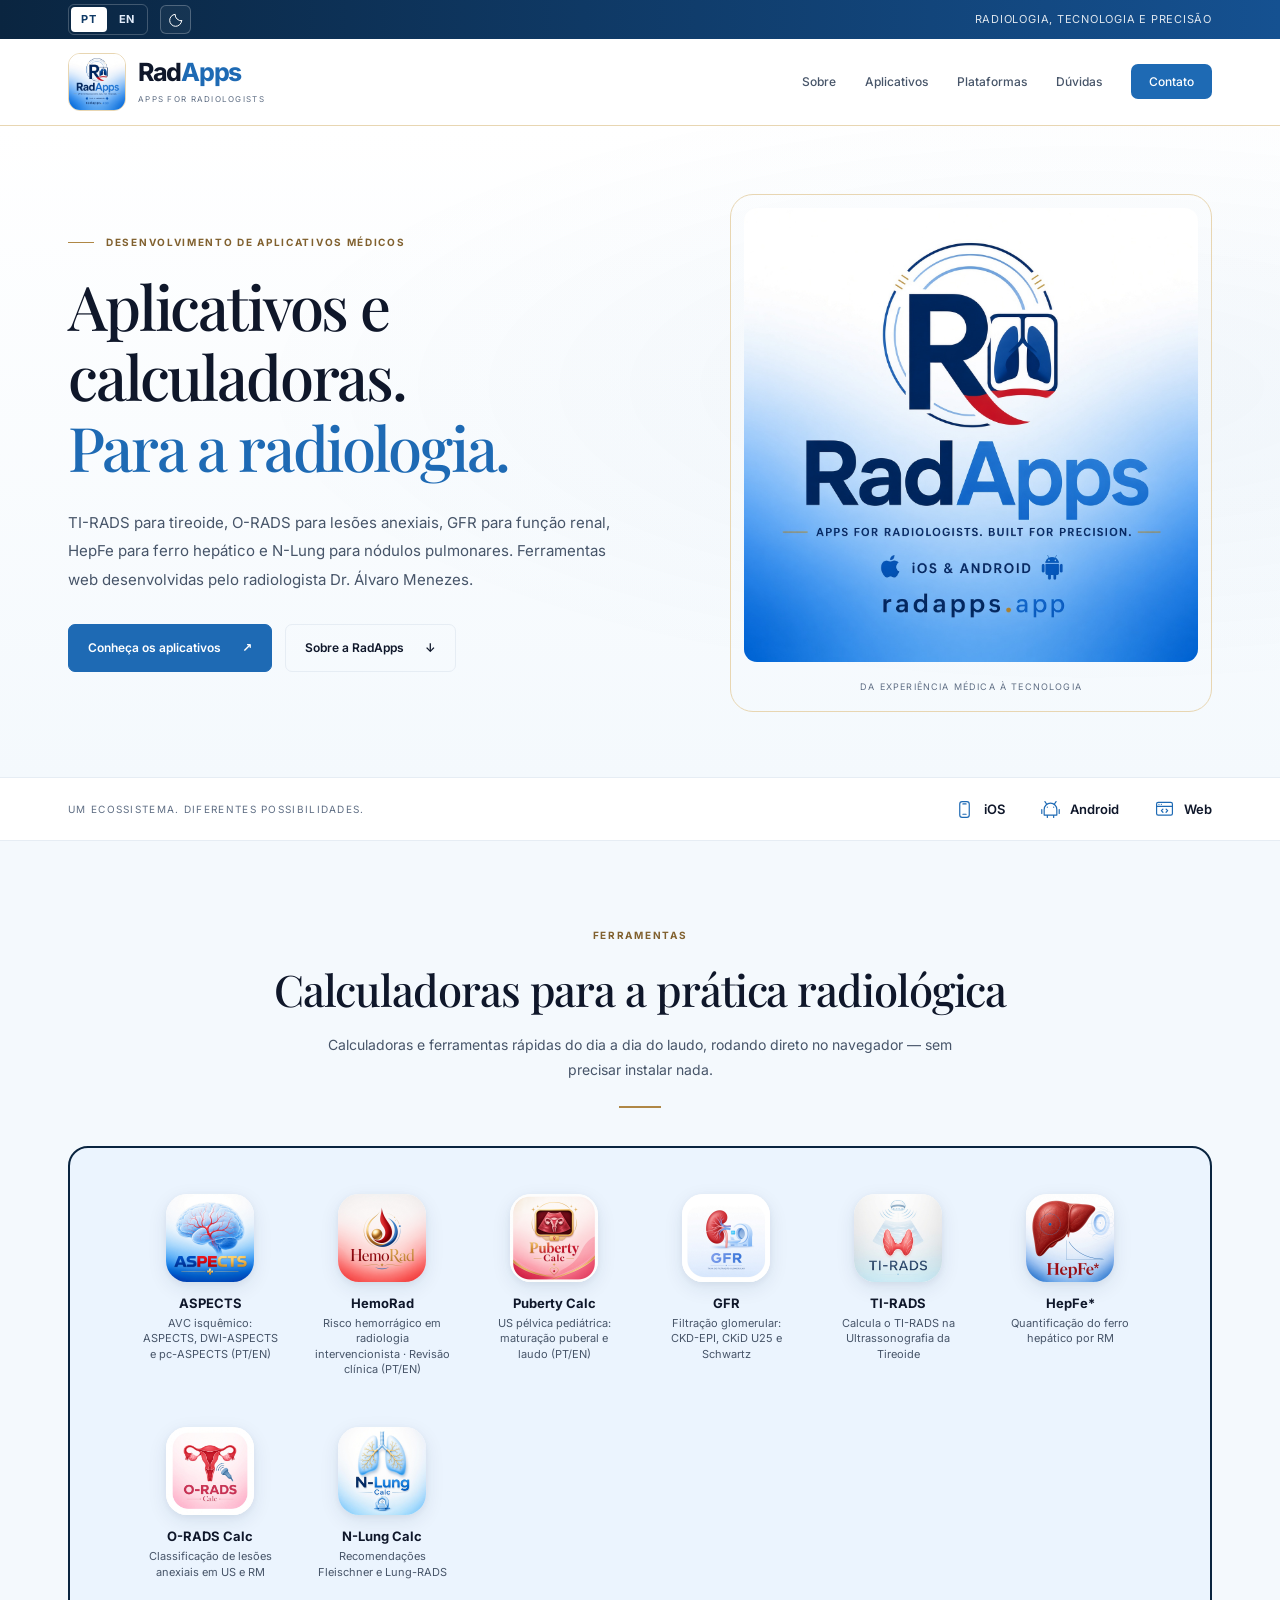
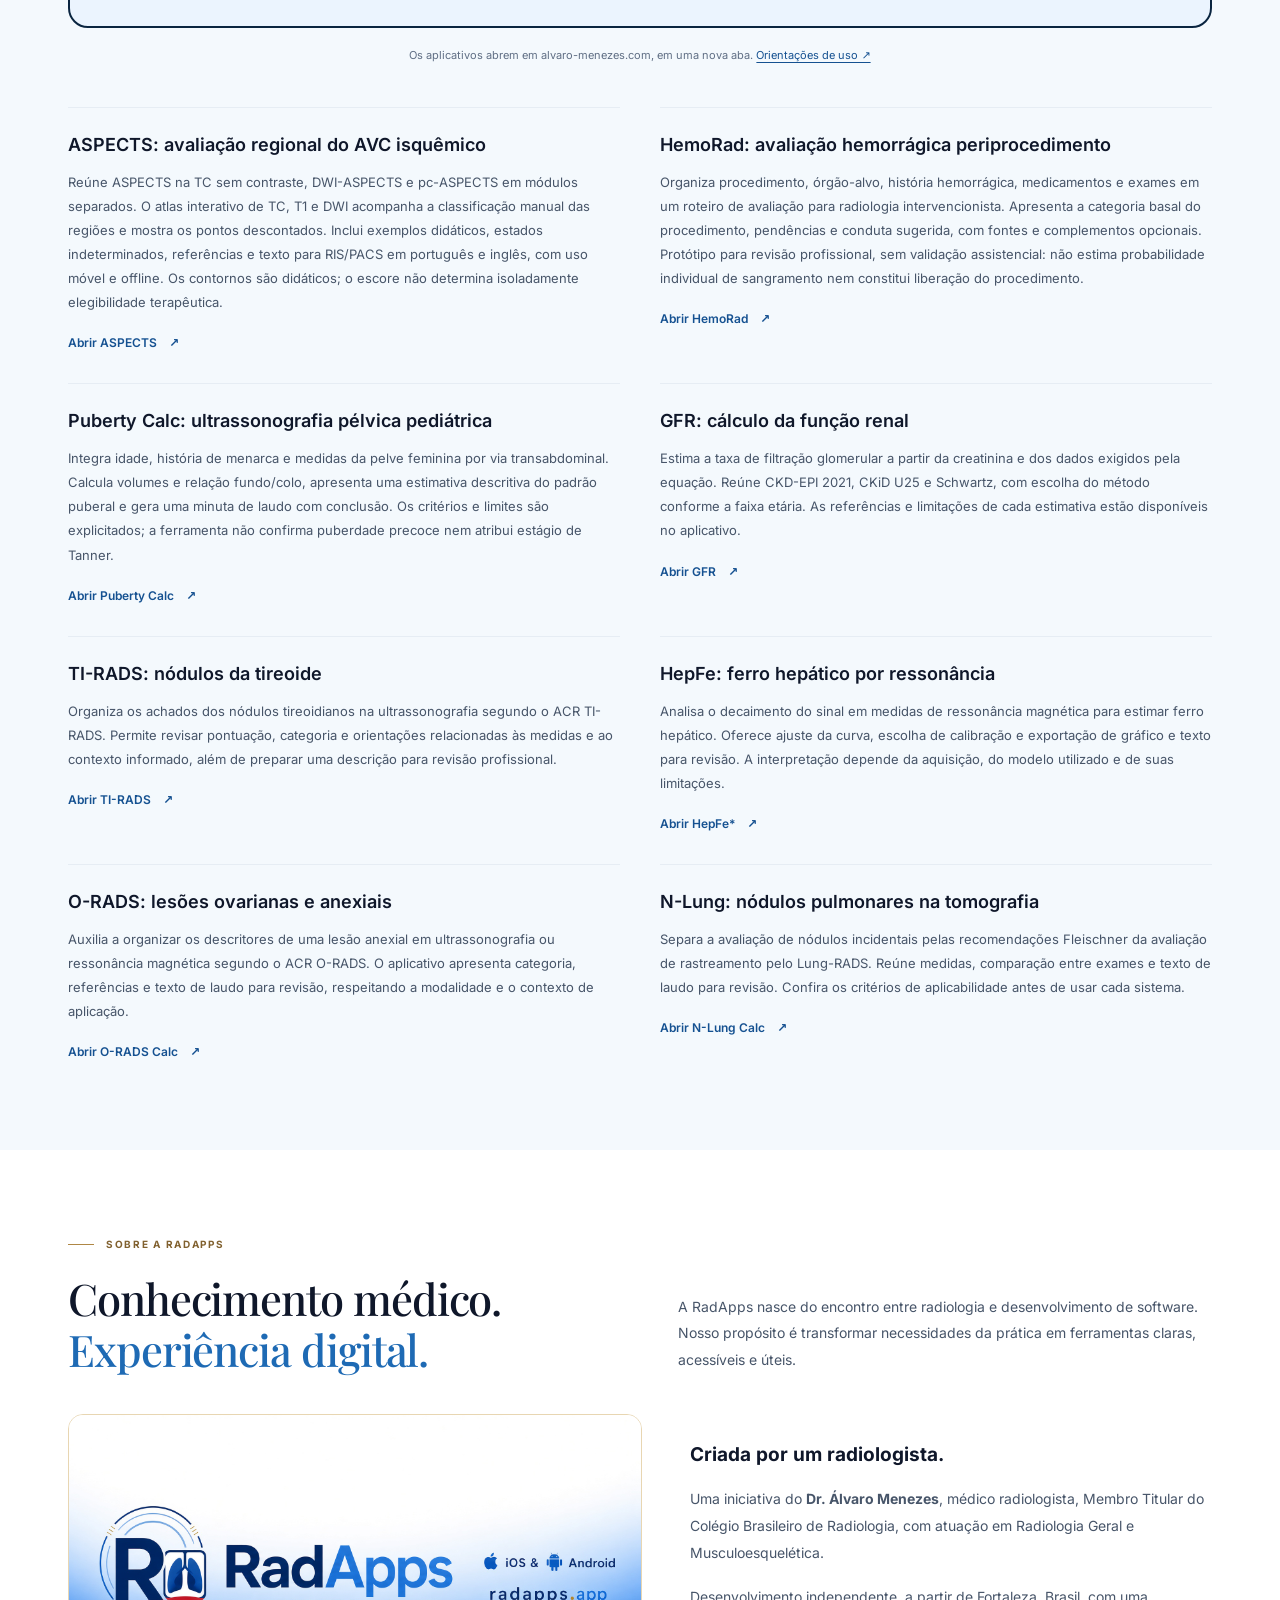
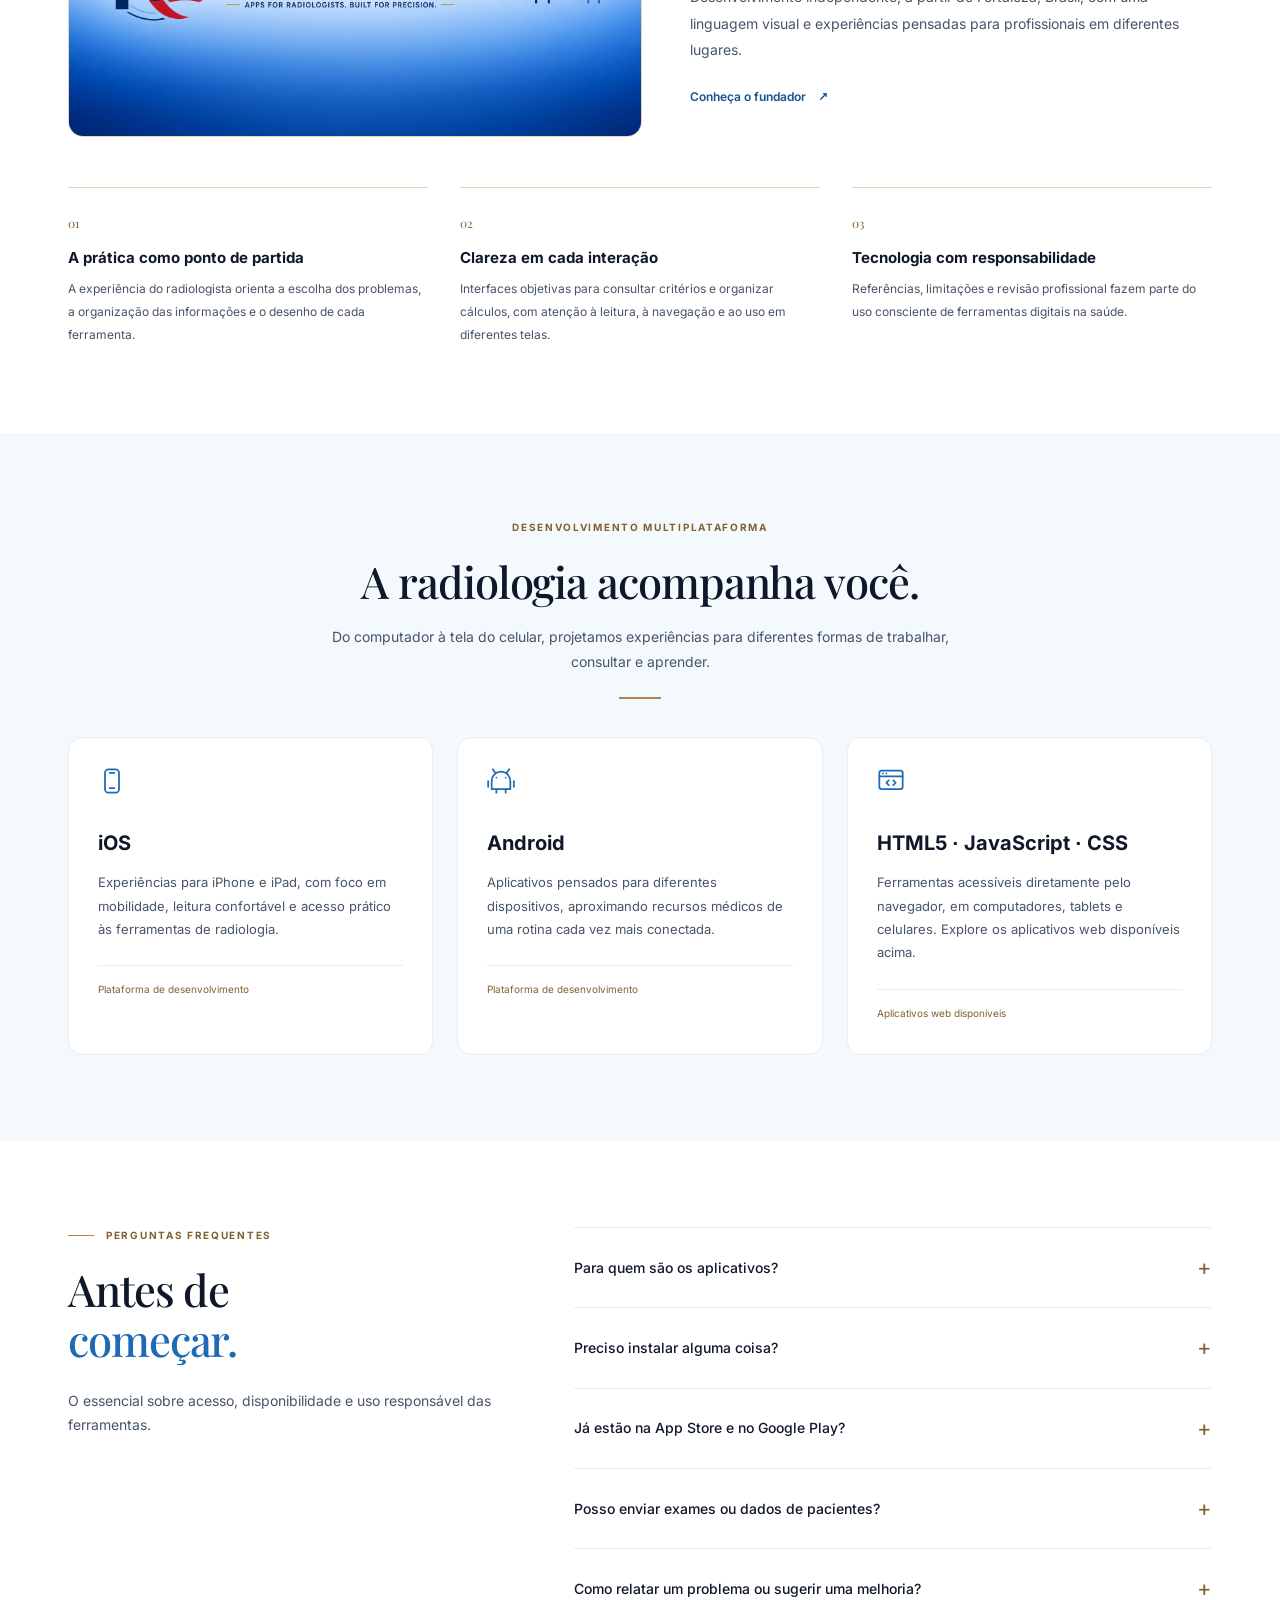
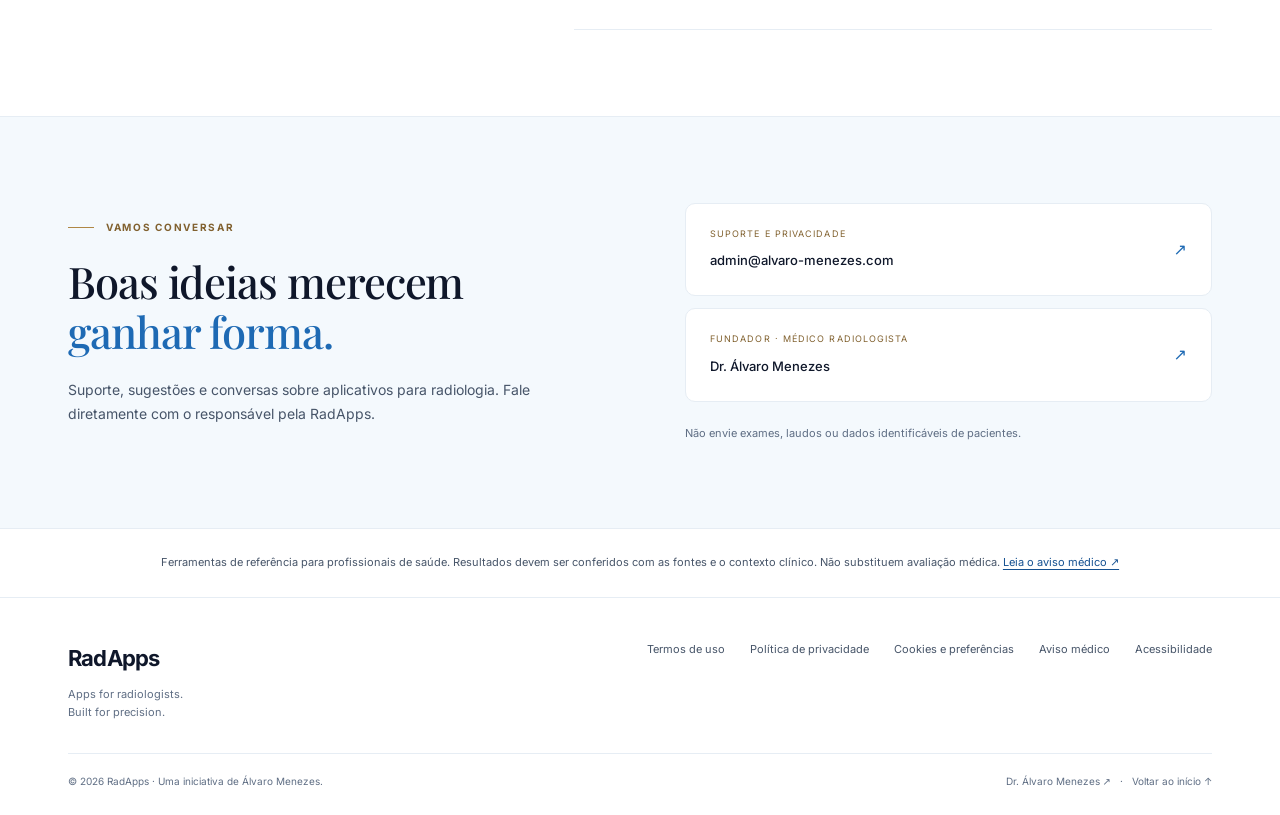
==== commit 16069bba: "Add ASPECTS to the Portuguese and English app catalogue" ====
--- a/index.html
+++ b/index.html
@@ -5,7 +5,7 @@
 <meta name="robots" content="index, follow, max-image-preview:large">
 <meta name="author" content="RadApps · Álvaro Menezes"><meta name="theme-color" content="#0a2540">
 <meta name="referrer" content="strict-origin-when-cross-origin">
-<meta http-equiv="Content-Security-Policy" content="default-src 'self'; script-src 'self' 'sha256-QUPs08m4spIfCYMOMccmAXE72bu6FAFuAUREEeUadok=' https://static.cloudflareinsights.com; style-src 'self'; img-src 'self'; font-src 'self'; connect-src 'self'; object-src 'none'; base-uri 'self'; form-action 'none'">
+<meta http-equiv="Content-Security-Policy" content="default-src 'self'; script-src 'self' 'sha256-z8lSfB7PO/GaAgHuilqsPuLJwHafCdsj0VrLU/A95zI=' https://static.cloudflareinsights.com; style-src 'self'; img-src 'self'; font-src 'self'; connect-src 'self'; object-src 'none'; base-uri 'self'; form-action 'none'">
 <link rel="canonical" href="https://radapps.app/">
 <link rel="alternate" hreflang="pt-BR" href="https://radapps.app/"><link rel="alternate" hreflang="en" href="https://radapps.app/en/"><link rel="alternate" hreflang="x-default" href="https://radapps.app/">
 <meta property="og:type" content="website"><meta property="og:site_name" content="RadApps"><meta property="og:title" content="RadApps — Aplicativos e calculadoras para Radiologia"><meta property="og:description" content="Aplicativos e calculadoras para radiologia: Puberty Calc, TI-RADS, O-RADS, GFR, HepFe e N-Lung. Conheça a RadApps, iniciativa do radiologista Dr. Álvaro Menezes."><meta property="og:url" content="https://radapps.app/"><meta property="og:locale" content="pt_BR"><meta property="og:image" content="https://radapps.app/assets/brand/radapps-banner.jpg"><meta property="og:image:width" content="1792"><meta property="og:image:height" content="1008"><meta property="og:image:alt" content="RadApps — Apps for radiologists. Built for precision."><meta name="twitter:card" content="summary_large_image">
@@ -13,7 +13,7 @@
 <link rel="icon" type="image/jpeg" href="/assets/brand/radapps-logo.jpg"><link rel="apple-touch-icon" href="/assets/brand/radapps-logo.jpg">
 <link rel="preload" href="/assets/fonts/inter-latin.woff2" as="font" type="font/woff2" crossorigin><link rel="preload" href="/assets/fonts/playfair-latin.woff2" as="font" type="font/woff2" crossorigin>
 <script src="/assets/theme-init.js?v=91854e3f3b0c"></script><link rel="stylesheet" href="/assets/site.css?v=2c88387afd8a">
-<script type="application/ld+json">{"@context": "https://schema.org", "@graph": [{"@type": "Organization", "@id": "https://radapps.app/#organization", "name": "RadApps", "url": "https://radapps.app/", "logo": "https://radapps.app/assets/brand/radapps-logo.jpg", "email": "admin@alvaro-menezes.com", "description": "Iniciativa independente de desenvolvimento de aplicativos para radiologia.", "founder": {"@id": "https://alvaro-menezes.com/#person"}}, {"@type": "Person", "@id": "https://alvaro-menezes.com/#person", "name": "Álvaro Menezes", "url": "https://alvaro-menezes.com/"}, {"@type": "WebSite", "@id": "https://radapps.app/#website", "name": "RadApps", "url": "https://radapps.app/", "inLanguage": ["pt-BR", "en"], "publisher": {"@id": "https://radapps.app/#organization"}}, {"@type": "WebPage", "@id": "https://radapps.app/#webpage", "url": "https://radapps.app/", "name": "RadApps — Aplicativos e calculadoras para Radiologia", "description": "Aplicativos e calculadoras para radiologia: Puberty Calc, TI-RADS, O-RADS, GFR, HepFe e N-Lung. Conheça a RadApps, iniciativa do radiologista Dr. Álvaro Menezes.", "inLanguage": "pt-BR", "isPartOf": {"@id": "https://radapps.app/#website"}, "mainEntity": {"@id": "https://radapps.app/#apps"}}, {"@type": "ItemList", "@id": "https://radapps.app/#apps", "name": "Aplicativos para o Radiologista", "numberOfItems": 7, "itemListElement": [{"@type": "ListItem", "position": 1, "item": {"@type": "WebPage", "name": "HemoRad", "description": "Risco hemorrágico em radiologia intervencionista · Revisão clínica (PT/EN)", "url": "https://alvaro-menezes.com/apps/hemorad.html"}}, {"@type": "ListItem", "position": 2, "item": {"@type": "WebPage", "name": "Puberty Calc", "description": "US pélvica pediátrica: maturação puberal e laudo (PT/EN)", "url": "https://alvaro-menezes.com/apps/puberty.html"}}, {"@type": "ListItem", "position": 3, "item": {"@type": "WebPage", "name": "GFR", "description": "Filtração glomerular: CKD-EPI, CKiD U25 e Schwartz", "url": "https://alvaro-menezes.com/apps/gfr.html"}}, {"@type": "ListItem", "position": 4, "item": {"@type": "WebPage", "name": "TI-RADS", "description": "Calcula o TI-RADS na Ultrassonografia da Tireoide", "url": "https://alvaro-menezes.com/apps/tirads.html"}}, {"@type": "ListItem", "position": 5, "item": {"@type": "WebPage", "name": "HepFe*", "description": "Quantificação do ferro hepático por RM", "url": "https://alvaro-menezes.com/apps/hepfe.html"}}, {"@type": "ListItem", "position": 6, "item": {"@type": "WebPage", "name": "O-RADS Calc", "description": "Classificação de lesões anexiais em US e RM", "url": "https://alvaro-menezes.com/apps/orads.html"}}, {"@type": "ListItem", "position": 7, "item": {"@type": "WebPage", "name": "N-Lung Calc", "description": "Recomendações Fleischner e Lung-RADS", "url": "https://alvaro-menezes.com/apps/nlung.html"}}]}]}</script><script src="/assets/site.js?v=9ebe1cab357e" defer></script>
+<script type="application/ld+json">{"@context": "https://schema.org", "@graph": [{"@type": "Organization", "@id": "https://radapps.app/#organization", "name": "RadApps", "url": "https://radapps.app/", "logo": "https://radapps.app/assets/brand/radapps-logo.jpg", "email": "admin@alvaro-menezes.com", "description": "Iniciativa independente de desenvolvimento de aplicativos para radiologia.", "founder": {"@id": "https://alvaro-menezes.com/#person"}}, {"@type": "Person", "@id": "https://alvaro-menezes.com/#person", "name": "Álvaro Menezes", "url": "https://alvaro-menezes.com/"}, {"@type": "WebSite", "@id": "https://radapps.app/#website", "name": "RadApps", "url": "https://radapps.app/", "inLanguage": ["pt-BR", "en"], "publisher": {"@id": "https://radapps.app/#organization"}}, {"@type": "WebPage", "@id": "https://radapps.app/#webpage", "url": "https://radapps.app/", "name": "RadApps — Aplicativos e calculadoras para Radiologia", "description": "Aplicativos e calculadoras para radiologia: Puberty Calc, TI-RADS, O-RADS, GFR, HepFe e N-Lung. Conheça a RadApps, iniciativa do radiologista Dr. Álvaro Menezes.", "inLanguage": "pt-BR", "isPartOf": {"@id": "https://radapps.app/#website"}, "mainEntity": {"@id": "https://radapps.app/#apps"}}, {"@type": "ItemList", "@id": "https://radapps.app/#apps", "name": "Aplicativos para o Radiologista", "numberOfItems": 8, "itemListElement": [{"@type": "ListItem", "position": 1, "item": {"@type": "WebPage", "name": "ASPECTS", "description": "AVC isquêmico: ASPECTS, DWI-ASPECTS e pc-ASPECTS (PT/EN)", "url": "https://alvaro-menezes.com/apps/aspects.html"}}, {"@type": "ListItem", "position": 2, "item": {"@type": "WebPage", "name": "HemoRad", "description": "Risco hemorrágico em radiologia intervencionista · Revisão clínica (PT/EN)", "url": "https://alvaro-menezes.com/apps/hemorad.html"}}, {"@type": "ListItem", "position": 3, "item": {"@type": "WebPage", "name": "Puberty Calc", "description": "US pélvica pediátrica: maturação puberal e laudo (PT/EN)", "url": "https://alvaro-menezes.com/apps/puberty.html"}}, {"@type": "ListItem", "position": 4, "item": {"@type": "WebPage", "name": "GFR", "description": "Filtração glomerular: CKD-EPI, CKiD U25 e Schwartz", "url": "https://alvaro-menezes.com/apps/gfr.html"}}, {"@type": "ListItem", "position": 5, "item": {"@type": "WebPage", "name": "TI-RADS", "description": "Calcula o TI-RADS na Ultrassonografia da Tireoide", "url": "https://alvaro-menezes.com/apps/tirads.html"}}, {"@type": "ListItem", "position": 6, "item": {"@type": "WebPage", "name": "HepFe*", "description": "Quantificação do ferro hepático por RM", "url": "https://alvaro-menezes.com/apps/hepfe.html"}}, {"@type": "ListItem", "position": 7, "item": {"@type": "WebPage", "name": "O-RADS Calc", "description": "Classificação de lesões anexiais em US e RM", "url": "https://alvaro-menezes.com/apps/orads.html"}}, {"@type": "ListItem", "position": 8, "item": {"@type": "WebPage", "name": "N-Lung Calc", "description": "Recomendações Fleischner e Lung-RADS", "url": "https://alvaro-menezes.com/apps/nlung.html"}}]}]}</script><script src="/assets/site.js?v=9ebe1cab357e" defer></script>
 </head><body>
 <a class="skip-link" href="#conteudo">Pular para o conteúdo</a>
 <header class="site-header"><div class="topbar"><div class="container topbar-inner"><div class="preferences"><nav class="language-switch" aria-label="Idioma / Language"><a href="/" lang="pt-BR" hreflang="pt-BR" aria-label="Português" aria-current="true">PT</a><a href="/en/" lang="en" hreflang="en" aria-label="English" aria-current="false">EN</a></nav><button class="theme-toggle" type="button" aria-label="Mudar tema"><svg class="moon" viewBox="0 0 24 24" fill="none" stroke="currentColor" stroke-width="1.5" stroke-linecap="round" stroke-linejoin="round" aria-hidden="true"><path d="M20.5 13.2A9 9 0 0 1 10.8 3.5 9 9 0 1 0 20.5 13.2Z"/></svg><svg class="sun" viewBox="0 0 24 24" fill="none" stroke="currentColor" stroke-width="1.5" stroke-linecap="round" stroke-linejoin="round" aria-hidden="true"><circle cx="12" cy="12" r="4"/><path d="M12 2v2m0 16v2M2 12h2m16 0h2M5 5l1.5 1.5m11 11L19 19M5 19l1.5-1.5m11-11L19 5"/></svg></button></div><span class="topbar-note">RADIOLOGIA, TECNOLOGIA E PRECISÃO</span></div></div>
@@ -21,7 +21,7 @@
 <main id="conteudo">
 <section class="hero" id="inicio"><div class="container hero-inner"><div class="hero-copy"><p class="eyebrow">Desenvolvimento de aplicativos médicos</p><h1>Aplicativos e<br>calculadoras.<span><em>Para a radiologia.</em></span></h1><p>TI-RADS para tireoide, O-RADS para lesões anexiais, GFR para função renal, HepFe para ferro hepático e N-Lung para nódulos pulmonares. Ferramentas web desenvolvidas pelo radiologista Dr. Álvaro Menezes.</p><div class="hero-actions"><a class="btn" href="#aplicativos">Conheça os aplicativos <span aria-hidden="true">↗</span></a><a class="btn btn-secondary" href="#sobre">Sobre a RadApps <span aria-hidden="true">↓</span></a></div></div><figure class="hero-art"><img src="/assets/brand/radapps-logo.jpg" alt="RadApps — Apps for radiologists. Built for precision." width="1408" height="1408" fetchpriority="high"><figcaption>Da experiência médica à tecnologia</figcaption></figure></div></section>
 <div class="platform-strip"><div class="container"><span class="platform-label">Um ecossistema. Diferentes possibilidades.</span><div class="platform-names"><span><svg class="phone" viewBox="0 0 24 24" fill="none" stroke="currentColor" stroke-width="1.5" stroke-linecap="round" stroke-linejoin="round" aria-hidden="true"><rect x="6" y="2" width="12" height="20" rx="3"/><path d="M10 18h4M10 5h4"/></svg> iOS</span><span><svg class="android" viewBox="0 0 24 24" fill="none" stroke="currentColor" stroke-width="1.5" stroke-linecap="round" stroke-linejoin="round" aria-hidden="true"><path d="m7 5-2-3m12 3 2-3M4 12a8 8 0 0 1 16 0v7H4zM8 19v3m8-3v3M1 12v5m22-5v5"/><path d="M8 9h.01M16 9h.01"/></svg> Android</span><span><svg class="web" viewBox="0 0 24 24" fill="none" stroke="currentColor" stroke-width="1.5" stroke-linecap="round" stroke-linejoin="round" aria-hidden="true"><rect x="2" y="3" width="20" height="16" rx="2"/><path d="M2 8h20M8 5.5h.01M5 5.5h.01m5 6-2 2 2 2m4-4 2 2-2 2"/></svg> Web</span></div></div></div>
-<section class="section section-alt" id="aplicativos"><div class="container"><div class="section-header"><p class="eyebrow">Ferramentas</p><h2>Calculadoras para a prática radiológica</h2><p class="section-sub">Calculadoras e ferramentas rápidas do dia a dia do laudo, rodando direto no navegador — sem precisar instalar nada.</p></div><div class="apps-panel"><div class="apps-grid"><a class="app-tile" href="https://alvaro-menezes.com/apps/hemorad.html" target="_blank" rel="noopener noreferrer"><span class="app-icon"><img src="/assets/apps/periprocedimento-icon.jpg?v=da15ee832a85" alt="HemoRad" width="88" height="88" loading="lazy"></span><span class="app-name">HemoRad</span><span class="app-desc">Risco hemorrágico em radiologia intervencionista · Revisão clínica (PT/EN)</span></a><a class="app-tile" href="https://alvaro-menezes.com/apps/puberty.html" target="_blank" rel="noopener noreferrer"><span class="app-icon"><img src="/assets/apps/puberty-icon.jpg?v=7adab40e4905" alt="Puberty Calc" width="88" height="88" loading="lazy"></span><span class="app-name">Puberty Calc</span><span class="app-desc">US pélvica pediátrica: maturação puberal e laudo (PT/EN)</span></a><a class="app-tile" href="https://alvaro-menezes.com/apps/gfr.html" target="_blank" rel="noopener noreferrer"><span class="app-icon"><img src="/assets/apps/gfr-icon.jpg?v=4e13d87d4bf9" alt="GFR" width="88" height="88" loading="lazy"></span><span class="app-name">GFR</span><span class="app-desc">Filtração glomerular: CKD-EPI, CKiD U25 e Schwartz</span></a><a class="app-tile" href="https://alvaro-menezes.com/apps/tirads.html" target="_blank" rel="noopener noreferrer"><span class="app-icon"><img src="/assets/apps/tirads-icon.jpg?v=9ed29ad2dbc6" alt="TI-RADS" width="88" height="88" loading="lazy"></span><span class="app-name">TI-RADS</span><span class="app-desc">Calcula o TI-RADS na Ultrassonografia da Tireoide</span></a><a class="app-tile" href="https://alvaro-menezes.com/apps/hepfe.html" target="_blank" rel="noopener noreferrer"><span class="app-icon"><img src="/assets/apps/hepfe-icon.jpg?v=3ff48dc2b096" alt="HepFe*" width="88" height="88" loading="lazy"></span><span class="app-name">HepFe*</span><span class="app-desc">Quantificação do ferro hepático por RM</span></a><a class="app-tile" href="https://alvaro-menezes.com/apps/orads.html" target="_blank" rel="noopener noreferrer"><span class="app-icon"><img src="/assets/apps/orads-icon.jpg?v=fb81e108135a" alt="O-RADS Calc" width="88" height="88" loading="lazy"></span><span class="app-name">O-RADS Calc</span><span class="app-desc">Classificação de lesões anexiais em US e RM</span></a><a class="app-tile" href="https://alvaro-menezes.com/apps/nlung.html" target="_blank" rel="noopener noreferrer"><span class="app-icon"><img src="/assets/apps/nlung-icon.jpg?v=9bbf95b566eb" alt="N-Lung Calc" width="88" height="88" loading="lazy"></span><span class="app-name">N-Lung Calc</span><span class="app-desc">Recomendações Fleischner e Lung-RADS</span></a></div></div><p class="app-note">Os aplicativos abrem em alvaro-menezes.com, em uma nova aba. <a href="/aviso-medico/">Orientações de uso ↗</a></p><div class="app-guides"><article class="app-guide"><h3>HemoRad: avaliação hemorrágica periprocedimento</h3><p>Organiza procedimento, órgão-alvo, história hemorrágica, medicamentos e exames em um roteiro de avaliação para radiologia intervencionista. Apresenta a categoria basal do procedimento, pendências e conduta sugerida, com fontes e complementos opcionais. Protótipo para revisão profissional, sem validação assistencial: não estima probabilidade individual de sangramento nem constitui liberação do procedimento.</p><a class="text-link" href="https://alvaro-menezes.com/apps/hemorad.html" target="_blank" rel="noopener noreferrer">Abrir HemoRad <span aria-hidden="true">↗</span></a></article><article class="app-guide"><h3>Puberty Calc: ultrassonografia pélvica pediátrica</h3><p>Integra idade, história de menarca e medidas da pelve feminina por via transabdominal. Calcula volumes e relação fundo/colo, apresenta uma estimativa descritiva do padrão puberal e gera uma minuta de laudo com conclusão. Os critérios e limites são explicitados; a ferramenta não confirma puberdade precoce nem atribui estágio de Tanner.</p><a class="text-link" href="https://alvaro-menezes.com/apps/puberty.html" target="_blank" rel="noopener noreferrer">Abrir Puberty Calc <span aria-hidden="true">↗</span></a></article><article class="app-guide"><h3>GFR: cálculo da função renal</h3><p>Estima a taxa de filtração glomerular a partir da creatinina e dos dados exigidos pela equação. Reúne CKD-EPI 2021, CKiD U25 e Schwartz, com escolha do método conforme a faixa etária. As referências e limitações de cada estimativa estão disponíveis no aplicativo.</p><a class="text-link" href="https://alvaro-menezes.com/apps/gfr.html" target="_blank" rel="noopener noreferrer">Abrir GFR <span aria-hidden="true">↗</span></a></article><article class="app-guide"><h3>TI-RADS: nódulos da tireoide</h3><p>Organiza os achados dos nódulos tireoidianos na ultrassonografia segundo o ACR TI-RADS. Permite revisar pontuação, categoria e orientações relacionadas às medidas e ao contexto informado, além de preparar uma descrição para revisão profissional.</p><a class="text-link" href="https://alvaro-menezes.com/apps/tirads.html" target="_blank" rel="noopener noreferrer">Abrir TI-RADS <span aria-hidden="true">↗</span></a></article><article class="app-guide"><h3>HepFe: ferro hepático por ressonância</h3><p>Analisa o decaimento do sinal em medidas de ressonância magnética para estimar ferro hepático. Oferece ajuste da curva, escolha de calibração e exportação de gráfico e texto para revisão. A interpretação depende da aquisição, do modelo utilizado e de suas limitações.</p><a class="text-link" href="https://alvaro-menezes.com/apps/hepfe.html" target="_blank" rel="noopener noreferrer">Abrir HepFe* <span aria-hidden="true">↗</span></a></article><article class="app-guide"><h3>O-RADS: lesões ovarianas e anexiais</h3><p>Auxilia a organizar os descritores de uma lesão anexial em ultrassonografia ou ressonância magnética segundo o ACR O-RADS. O aplicativo apresenta categoria, referências e texto de laudo para revisão, respeitando a modalidade e o contexto de aplicação.</p><a class="text-link" href="https://alvaro-menezes.com/apps/orads.html" target="_blank" rel="noopener noreferrer">Abrir O-RADS Calc <span aria-hidden="true">↗</span></a></article><article class="app-guide"><h3>N-Lung: nódulos pulmonares na tomografia</h3><p>Separa a avaliação de nódulos incidentais pelas recomendações Fleischner da avaliação de rastreamento pelo Lung-RADS. Reúne medidas, comparação entre exames e texto de laudo para revisão. Confira os critérios de aplicabilidade antes de usar cada sistema.</p><a class="text-link" href="https://alvaro-menezes.com/apps/nlung.html" target="_blank" rel="noopener noreferrer">Abrir N-Lung Calc <span aria-hidden="true">↗</span></a></article></div></div></section>
+<section class="section section-alt" id="aplicativos"><div class="container"><div class="section-header"><p class="eyebrow">Ferramentas</p><h2>Calculadoras para a prática radiológica</h2><p class="section-sub">Calculadoras e ferramentas rápidas do dia a dia do laudo, rodando direto no navegador — sem precisar instalar nada.</p></div><div class="apps-panel"><div class="apps-grid"><a class="app-tile" href="https://alvaro-menezes.com/apps/aspects.html" target="_blank" rel="noopener noreferrer"><span class="app-icon"><img src="/assets/apps/aspects-icon.jpg?v=687d293ca84b" alt="ASPECTS" width="88" height="88" loading="lazy"></span><span class="app-name">ASPECTS</span><span class="app-desc">AVC isquêmico: ASPECTS, DWI-ASPECTS e pc-ASPECTS (PT/EN)</span></a><a class="app-tile" href="https://alvaro-menezes.com/apps/hemorad.html" target="_blank" rel="noopener noreferrer"><span class="app-icon"><img src="/assets/apps/periprocedimento-icon.jpg?v=da15ee832a85" alt="HemoRad" width="88" height="88" loading="lazy"></span><span class="app-name">HemoRad</span><span class="app-desc">Risco hemorrágico em radiologia intervencionista · Revisão clínica (PT/EN)</span></a><a class="app-tile" href="https://alvaro-menezes.com/apps/puberty.html" target="_blank" rel="noopener noreferrer"><span class="app-icon"><img src="/assets/apps/puberty-icon.jpg?v=7adab40e4905" alt="Puberty Calc" width="88" height="88" loading="lazy"></span><span class="app-name">Puberty Calc</span><span class="app-desc">US pélvica pediátrica: maturação puberal e laudo (PT/EN)</span></a><a class="app-tile" href="https://alvaro-menezes.com/apps/gfr.html" target="_blank" rel="noopener noreferrer"><span class="app-icon"><img src="/assets/apps/gfr-icon.jpg?v=4e13d87d4bf9" alt="GFR" width="88" height="88" loading="lazy"></span><span class="app-name">GFR</span><span class="app-desc">Filtração glomerular: CKD-EPI, CKiD U25 e Schwartz</span></a><a class="app-tile" href="https://alvaro-menezes.com/apps/tirads.html" target="_blank" rel="noopener noreferrer"><span class="app-icon"><img src="/assets/apps/tirads-icon.jpg?v=9ed29ad2dbc6" alt="TI-RADS" width="88" height="88" loading="lazy"></span><span class="app-name">TI-RADS</span><span class="app-desc">Calcula o TI-RADS na Ultrassonografia da Tireoide</span></a><a class="app-tile" href="https://alvaro-menezes.com/apps/hepfe.html" target="_blank" rel="noopener noreferrer"><span class="app-icon"><img src="/assets/apps/hepfe-icon.jpg?v=3ff48dc2b096" alt="HepFe*" width="88" height="88" loading="lazy"></span><span class="app-name">HepFe*</span><span class="app-desc">Quantificação do ferro hepático por RM</span></a><a class="app-tile" href="https://alvaro-menezes.com/apps/orads.html" target="_blank" rel="noopener noreferrer"><span class="app-icon"><img src="/assets/apps/orads-icon.jpg?v=fb81e108135a" alt="O-RADS Calc" width="88" height="88" loading="lazy"></span><span class="app-name">O-RADS Calc</span><span class="app-desc">Classificação de lesões anexiais em US e RM</span></a><a class="app-tile" href="https://alvaro-menezes.com/apps/nlung.html" target="_blank" rel="noopener noreferrer"><span class="app-icon"><img src="/assets/apps/nlung-icon.jpg?v=9bbf95b566eb" alt="N-Lung Calc" width="88" height="88" loading="lazy"></span><span class="app-name">N-Lung Calc</span><span class="app-desc">Recomendações Fleischner e Lung-RADS</span></a></div></div><p class="app-note">Os aplicativos abrem em alvaro-menezes.com, em uma nova aba. <a href="/aviso-medico/">Orientações de uso ↗</a></p><div class="app-guides"><article class="app-guide"><h3>ASPECTS: avaliação regional do AVC isquêmico</h3><p>Reúne ASPECTS na TC sem contraste, DWI-ASPECTS e pc-ASPECTS em módulos separados. O atlas interativo de TC, T1 e DWI acompanha a classificação manual das regiões e mostra os pontos descontados. Inclui exemplos didáticos, estados indeterminados, referências e texto para RIS/PACS em português e inglês, com uso móvel e offline. Os contornos são didáticos; o escore não determina isoladamente elegibilidade terapêutica.</p><a class="text-link" href="https://alvaro-menezes.com/apps/aspects.html" target="_blank" rel="noopener noreferrer">Abrir ASPECTS <span aria-hidden="true">↗</span></a></article><article class="app-guide"><h3>HemoRad: avaliação hemorrágica periprocedimento</h3><p>Organiza procedimento, órgão-alvo, história hemorrágica, medicamentos e exames em um roteiro de avaliação para radiologia intervencionista. Apresenta a categoria basal do procedimento, pendências e conduta sugerida, com fontes e complementos opcionais. Protótipo para revisão profissional, sem validação assistencial: não estima probabilidade individual de sangramento nem constitui liberação do procedimento.</p><a class="text-link" href="https://alvaro-menezes.com/apps/hemorad.html" target="_blank" rel="noopener noreferrer">Abrir HemoRad <span aria-hidden="true">↗</span></a></article><article class="app-guide"><h3>Puberty Calc: ultrassonografia pélvica pediátrica</h3><p>Integra idade, história de menarca e medidas da pelve feminina por via transabdominal. Calcula volumes e relação fundo/colo, apresenta uma estimativa descritiva do padrão puberal e gera uma minuta de laudo com conclusão. Os critérios e limites são explicitados; a ferramenta não confirma puberdade precoce nem atribui estágio de Tanner.</p><a class="text-link" href="https://alvaro-menezes.com/apps/puberty.html" target="_blank" rel="noopener noreferrer">Abrir Puberty Calc <span aria-hidden="true">↗</span></a></article><article class="app-guide"><h3>GFR: cálculo da função renal</h3><p>Estima a taxa de filtração glomerular a partir da creatinina e dos dados exigidos pela equação. Reúne CKD-EPI 2021, CKiD U25 e Schwartz, com escolha do método conforme a faixa etária. As referências e limitações de cada estimativa estão disponíveis no aplicativo.</p><a class="text-link" href="https://alvaro-menezes.com/apps/gfr.html" target="_blank" rel="noopener noreferrer">Abrir GFR <span aria-hidden="true">↗</span></a></article><article class="app-guide"><h3>TI-RADS: nódulos da tireoide</h3><p>Organiza os achados dos nódulos tireoidianos na ultrassonografia segundo o ACR TI-RADS. Permite revisar pontuação, categoria e orientações relacionadas às medidas e ao contexto informado, além de preparar uma descrição para revisão profissional.</p><a class="text-link" href="https://alvaro-menezes.com/apps/tirads.html" target="_blank" rel="noopener noreferrer">Abrir TI-RADS <span aria-hidden="true">↗</span></a></article><article class="app-guide"><h3>HepFe: ferro hepático por ressonância</h3><p>Analisa o decaimento do sinal em medidas de ressonância magnética para estimar ferro hepático. Oferece ajuste da curva, escolha de calibração e exportação de gráfico e texto para revisão. A interpretação depende da aquisição, do modelo utilizado e de suas limitações.</p><a class="text-link" href="https://alvaro-menezes.com/apps/hepfe.html" target="_blank" rel="noopener noreferrer">Abrir HepFe* <span aria-hidden="true">↗</span></a></article><article class="app-guide"><h3>O-RADS: lesões ovarianas e anexiais</h3><p>Auxilia a organizar os descritores de uma lesão anexial em ultrassonografia ou ressonância magnética segundo o ACR O-RADS. O aplicativo apresenta categoria, referências e texto de laudo para revisão, respeitando a modalidade e o contexto de aplicação.</p><a class="text-link" href="https://alvaro-menezes.com/apps/orads.html" target="_blank" rel="noopener noreferrer">Abrir O-RADS Calc <span aria-hidden="true">↗</span></a></article><article class="app-guide"><h3>N-Lung: nódulos pulmonares na tomografia</h3><p>Separa a avaliação de nódulos incidentais pelas recomendações Fleischner da avaliação de rastreamento pelo Lung-RADS. Reúne medidas, comparação entre exames e texto de laudo para revisão. Confira os critérios de aplicabilidade antes de usar cada sistema.</p><a class="text-link" href="https://alvaro-menezes.com/apps/nlung.html" target="_blank" rel="noopener noreferrer">Abrir N-Lung Calc <span aria-hidden="true">↗</span></a></article></div></div></section>
 <section class="section" id="sobre"><div class="container"><div class="split-heading"><div><p class="eyebrow">Sobre a RadApps</p><h2>Conhecimento médico.<br><em>Experiência digital.</em></h2></div><p>A RadApps nasce do encontro entre radiologia e desenvolvimento de software. Nosso propósito é transformar necessidades da prática em ferramentas claras, acessíveis e úteis.</p></div><div class="about-grid"><figure class="banner-image"><img src="/assets/brand/radapps-banner.jpg" alt="RadApps — Apps for radiologists. Built for precision. iOS & Android. radapps.app" width="1792" height="1008" loading="lazy"></figure><div class="about-copy"><h3>Criada por um radiologista.</h3><p>Uma iniciativa do <strong>Dr. Álvaro Menezes</strong>, médico radiologista, Membro Titular do Colégio Brasileiro de Radiologia, com atuação em Radiologia Geral e Musculoesquelética.</p><p>Desenvolvimento independente, a partir de Fortaleza, Brasil, com uma linguagem visual e experiências pensadas para profissionais em diferentes lugares.</p><a class="text-link" href="https://alvaro-menezes.com/" target="_blank" rel="noopener noreferrer">Conheça o fundador <span aria-hidden="true">↗</span></a></div></div><div class="pillars"><article class="pillar"><p class="pillar-symbol" aria-hidden="true">01</p><h3>A prática como ponto de partida</h3><p>A experiência do radiologista orienta a escolha dos problemas, a organização das informações e o desenho de cada ferramenta.</p></article><article class="pillar"><p class="pillar-symbol" aria-hidden="true">02</p><h3>Clareza em cada interação</h3><p>Interfaces objetivas para consultar critérios e organizar cálculos, com atenção à leitura, à navegação e ao uso em diferentes telas.</p></article><article class="pillar"><p class="pillar-symbol" aria-hidden="true">03</p><h3>Tecnologia com responsabilidade</h3><p>Referências, limitações e revisão profissional fazem parte do uso consciente de ferramentas digitais na saúde.</p></article></div></div></section>
 <section class="section section-alt" id="plataformas"><div class="container"><div class="section-header"><p class="eyebrow">Desenvolvimento multiplataforma</p><h2>A radiologia acompanha você.</h2><p class="section-sub">Do computador à tela do celular, projetamos experiências para diferentes formas de trabalhar, consultar e aprender.</p></div><div class="platform-grid"><article class="platform-card"><svg class="phone" viewBox="0 0 24 24" fill="none" stroke="currentColor" stroke-width="1.5" stroke-linecap="round" stroke-linejoin="round" aria-hidden="true"><rect x="6" y="2" width="12" height="20" rx="3"/><path d="M10 18h4M10 5h4"/></svg><h3>iOS</h3><p>Experiências para iPhone e iPad, com foco em mobilidade, leitura confortável e acesso prático às ferramentas de radiologia.</p><span class="status">Plataforma de desenvolvimento</span></article><article class="platform-card"><svg class="android" viewBox="0 0 24 24" fill="none" stroke="currentColor" stroke-width="1.5" stroke-linecap="round" stroke-linejoin="round" aria-hidden="true"><path d="m7 5-2-3m12 3 2-3M4 12a8 8 0 0 1 16 0v7H4zM8 19v3m8-3v3M1 12v5m22-5v5"/><path d="M8 9h.01M16 9h.01"/></svg><h3>Android</h3><p>Aplicativos pensados para diferentes dispositivos, aproximando recursos médicos de uma rotina cada vez mais conectada.</p><span class="status">Plataforma de desenvolvimento</span></article><article class="platform-card"><svg class="web" viewBox="0 0 24 24" fill="none" stroke="currentColor" stroke-width="1.5" stroke-linecap="round" stroke-linejoin="round" aria-hidden="true"><rect x="2" y="3" width="20" height="16" rx="2"/><path d="M2 8h20M8 5.5h.01M5 5.5h.01m5 6-2 2 2 2m4-4 2 2-2 2"/></svg><h3>HTML5 · JavaScript · CSS</h3><p>Ferramentas acessíveis diretamente pelo navegador, em computadores, tablets e celulares. Explore os aplicativos web disponíveis acima.</p><span class="status">Aplicativos web disponíveis</span></article></div></div></section>
 <section class="section" id="duvidas"><div class="container faq-grid"><div class="faq-heading"><p class="eyebrow">Perguntas frequentes</p><h2>Antes de<br><em>começar.</em></h2><p>O essencial sobre acesso, disponibilidade e uso responsável das ferramentas.</p></div><div><details class="faq-item"><summary>Para quem são os aplicativos?</summary><p>São direcionados a radiologistas e outros profissionais de saúde que conheçam a finalidade e as limitações de cada ferramenta. Não são um serviço de diagnóstico para pacientes.</p></details><details class="faq-item"><summary>Preciso instalar alguma coisa?</summary><p>Os cinco aplicativos apresentados podem ser acessados pelo navegador. Os links abrem as páginas originais em alvaro-menezes.com, em uma nova aba.</p></details><details class="faq-item"><summary>Já estão na App Store e no Google Play?</summary><p>Este site apresenta a iniciativa de desenvolvimento para iOS, Android e web. No momento, os acessos publicados aqui são às versões web. Links oficiais das lojas serão incluídos quando houver versões disponíveis.</p></details><details class="faq-item"><summary>Posso enviar exames ou dados de pacientes?</summary><p>O site RadApps não possui upload, prontuário ou formulário clínico. Não envie dados identificáveis de pacientes pelo canal de contato. Consulte a política própria de cada aplicativo antes de inserir qualquer informação.</p></details><details class="faq-item"><summary>Como relatar um problema ou sugerir uma melhoria?</summary><p>Escreva para <a href="mailto:admin@alvaro-menezes.com">admin@alvaro-menezes.com</a> e informe o aplicativo, o dispositivo, o navegador e os passos para reproduzir o problema, sem dados de pacientes.</p></details></div></div></section>
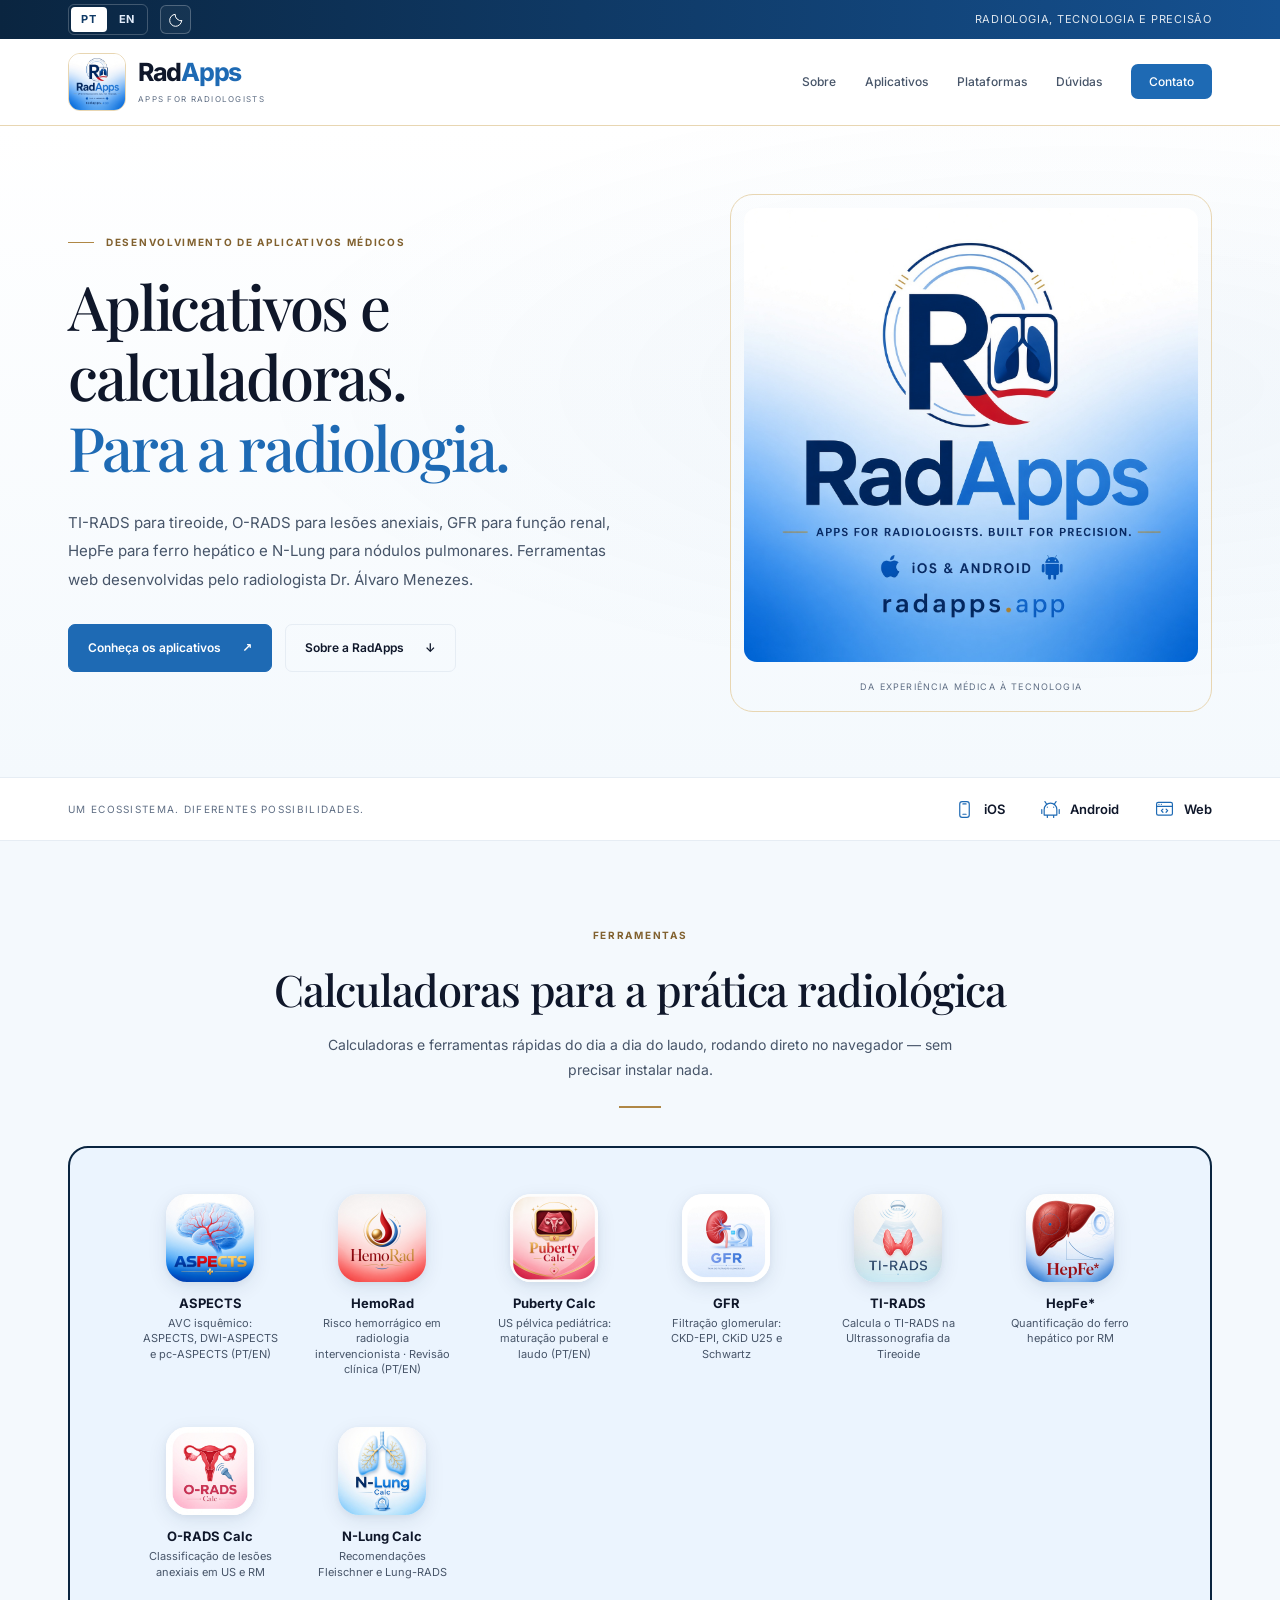
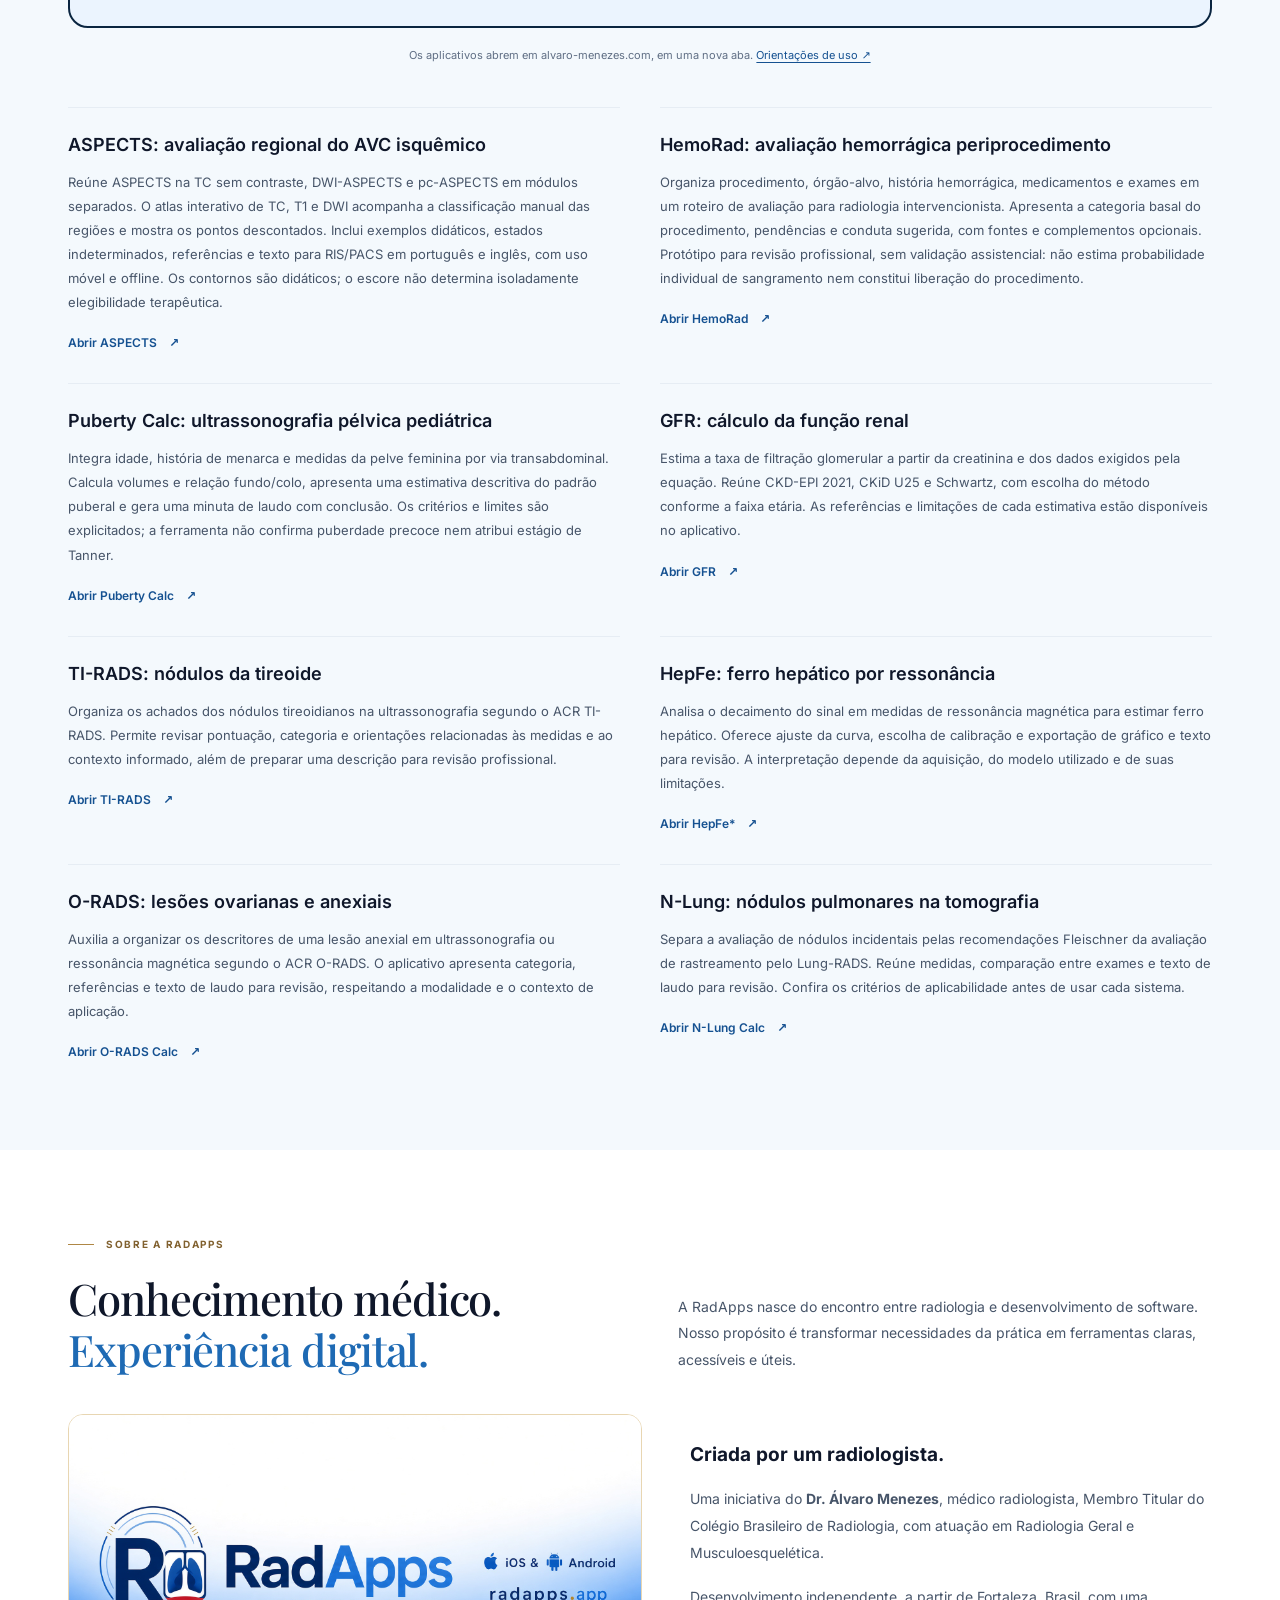
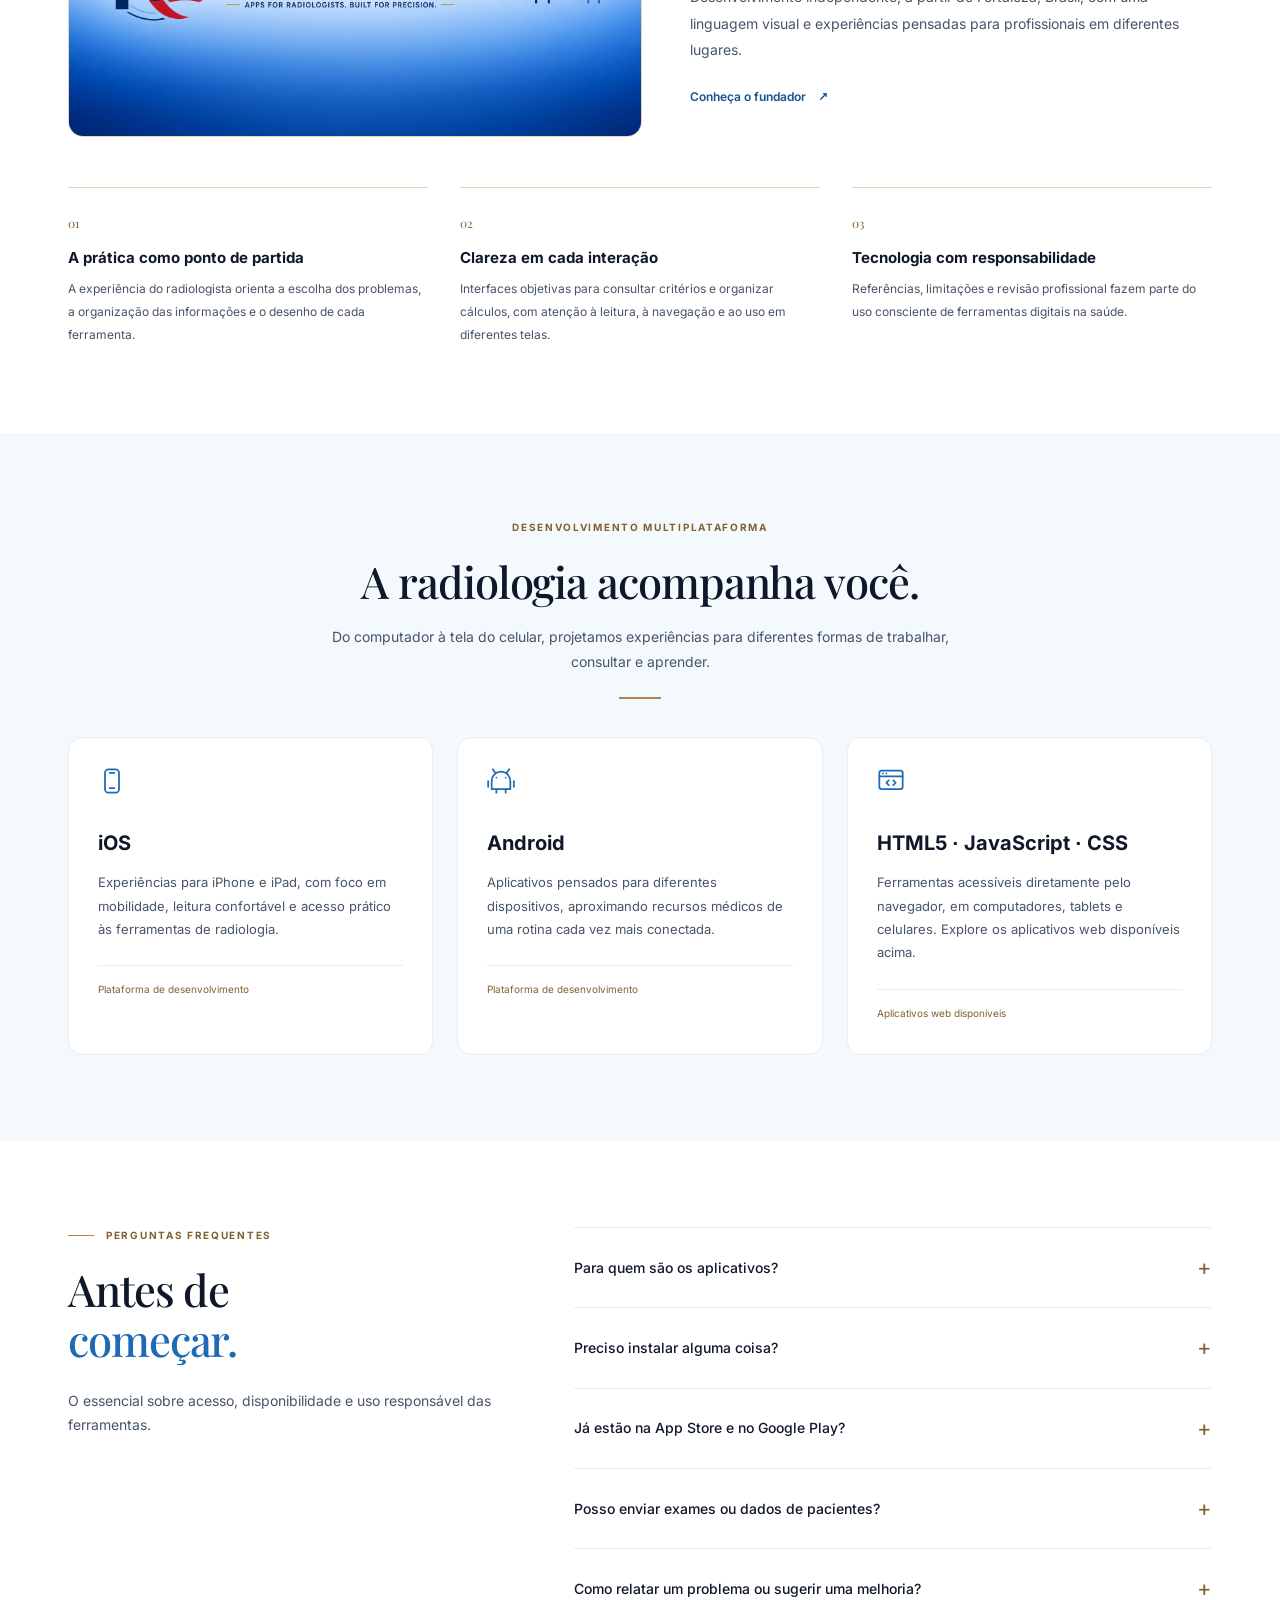
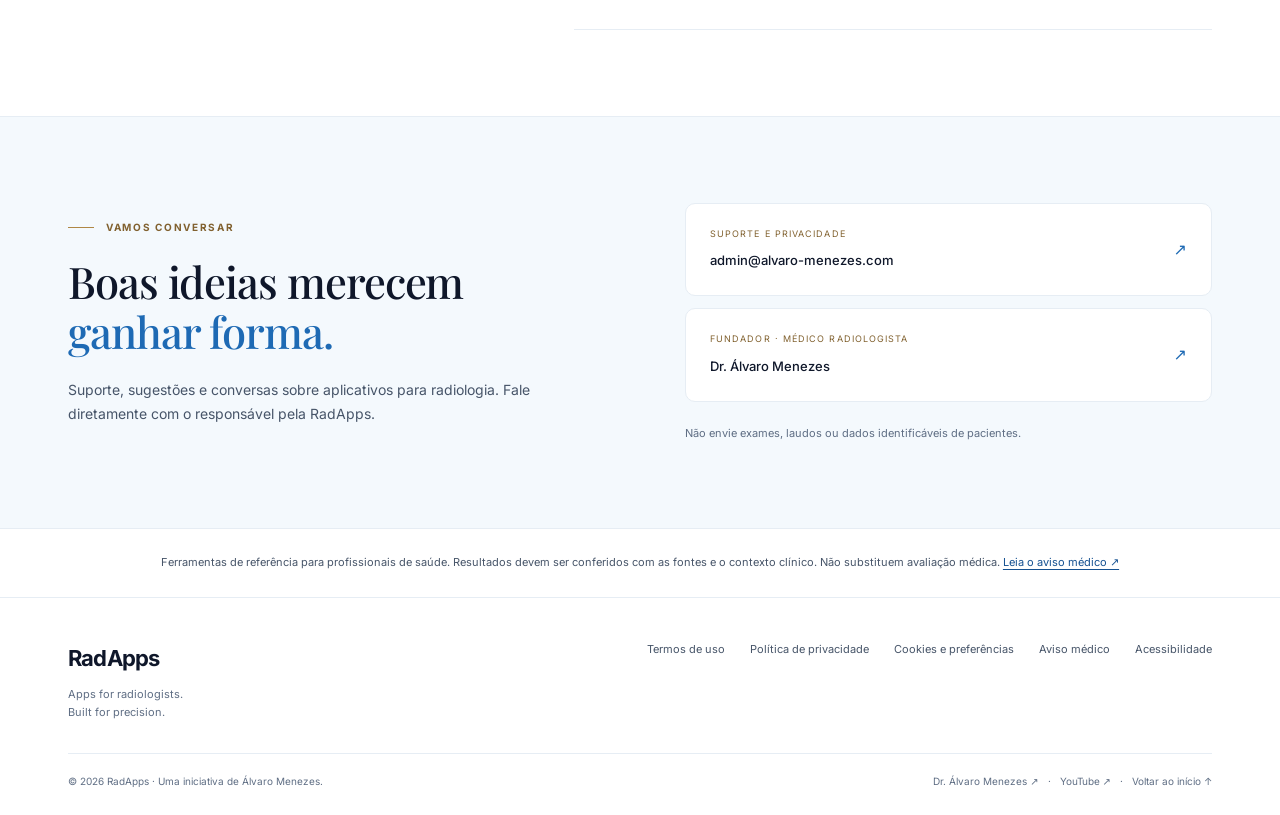
==== commit 5e3fc733: "Adiciona canal do YouTube ao rodapé bilíngue" ====
--- a/index.html
+++ b/index.html
@@ -27,5 +27,5 @@
 <section class="section" id="duvidas"><div class="container faq-grid"><div class="faq-heading"><p class="eyebrow">Perguntas frequentes</p><h2>Antes de<br><em>começar.</em></h2><p>O essencial sobre acesso, disponibilidade e uso responsável das ferramentas.</p></div><div><details class="faq-item"><summary>Para quem são os aplicativos?</summary><p>São direcionados a radiologistas e outros profissionais de saúde que conheçam a finalidade e as limitações de cada ferramenta. Não são um serviço de diagnóstico para pacientes.</p></details><details class="faq-item"><summary>Preciso instalar alguma coisa?</summary><p>Os cinco aplicativos apresentados podem ser acessados pelo navegador. Os links abrem as páginas originais em alvaro-menezes.com, em uma nova aba.</p></details><details class="faq-item"><summary>Já estão na App Store e no Google Play?</summary><p>Este site apresenta a iniciativa de desenvolvimento para iOS, Android e web. No momento, os acessos publicados aqui são às versões web. Links oficiais das lojas serão incluídos quando houver versões disponíveis.</p></details><details class="faq-item"><summary>Posso enviar exames ou dados de pacientes?</summary><p>O site RadApps não possui upload, prontuário ou formulário clínico. Não envie dados identificáveis de pacientes pelo canal de contato. Consulte a política própria de cada aplicativo antes de inserir qualquer informação.</p></details><details class="faq-item"><summary>Como relatar um problema ou sugerir uma melhoria?</summary><p>Escreva para <a href="mailto:admin@alvaro-menezes.com">admin@alvaro-menezes.com</a> e informe o aplicativo, o dispositivo, o navegador e os passos para reproduzir o problema, sem dados de pacientes.</p></details></div></div></section>
 <section class="section contact-section" id="contato"><div class="container contact-grid"><div><p class="eyebrow">Vamos conversar</p><h2>Boas ideias merecem<br><em>ganhar forma.</em></h2><p>Suporte, sugestões e conversas sobre aplicativos para radiologia. Fale diretamente com o responsável pela RadApps.</p></div><div class="contact-links"><a class="contact-link" href="mailto:admin@alvaro-menezes.com"><span><small>Suporte e privacidade</small><strong>admin@alvaro-menezes.com</strong></span><span aria-hidden="true">↗</span></a><a class="contact-link" href="https://alvaro-menezes.com/" target="_blank" rel="noopener noreferrer"><span><small>Fundador · Médico radiologista</small><strong>Dr. Álvaro Menezes</strong></span><span aria-hidden="true">↗</span></a><p class="contact-fineprint">Não envie exames, laudos ou dados identificáveis de pacientes.</p></div></div></section></main>
 <aside class="legal-ribbon"><div class="container"><p>Ferramentas de referência para profissionais de saúde. Resultados devem ser conferidos com as fontes e o contexto clínico. Não substituem avaliação médica. <a href="/aviso-medico/">Leia o aviso médico ↗</a></p></div></aside>
-<footer class="footer"><div class="container"><div class="footer-main"><div><a class="footer-brand" href="/">RadApps</a><p class="footer-tagline">Apps for radiologists.<br>Built for precision.</p></div><nav class="footer-links" aria-label="Informações legais"><a href="/termos/">Termos de uso</a><a href="/privacidade/">Política de privacidade</a><a href="/cookies/">Cookies e preferências</a><a href="/aviso-medico/">Aviso médico</a><a href="/acessibilidade/">Acessibilidade</a></nav></div><div class="footer-bottom"><p>© 2026 RadApps · Uma iniciativa de Álvaro Menezes.</p><p><a href="https://alvaro-menezes.com/" target="_blank" rel="noopener noreferrer">Dr. Álvaro Menezes ↗</a> &nbsp; · &nbsp; <a href="/#inicio">Voltar ao início ↑</a></p></div></div></footer>
+<footer class="footer"><div class="container"><div class="footer-main"><div><a class="footer-brand" href="/">RadApps</a><p class="footer-tagline">Apps for radiologists.<br>Built for precision.</p></div><nav class="footer-links" aria-label="Informações legais"><a href="/termos/">Termos de uso</a><a href="/privacidade/">Política de privacidade</a><a href="/cookies/">Cookies e preferências</a><a href="/aviso-medico/">Aviso médico</a><a href="/acessibilidade/">Acessibilidade</a></nav></div><div class="footer-bottom"><p>© 2026 RadApps · Uma iniciativa de Álvaro Menezes.</p><p><a href="https://alvaro-menezes.com/" target="_blank" rel="noopener noreferrer">Dr. Álvaro Menezes ↗</a> &nbsp; · &nbsp; <a href="https://www.youtube.com/@alvaromenezes-rad" target="_blank" rel="noopener noreferrer" aria-label="Canal de Álvaro Menezes no YouTube">YouTube ↗</a> &nbsp; · &nbsp; <a href="/#inicio">Voltar ao início ↑</a></p></div></div></footer>
 </body></html>
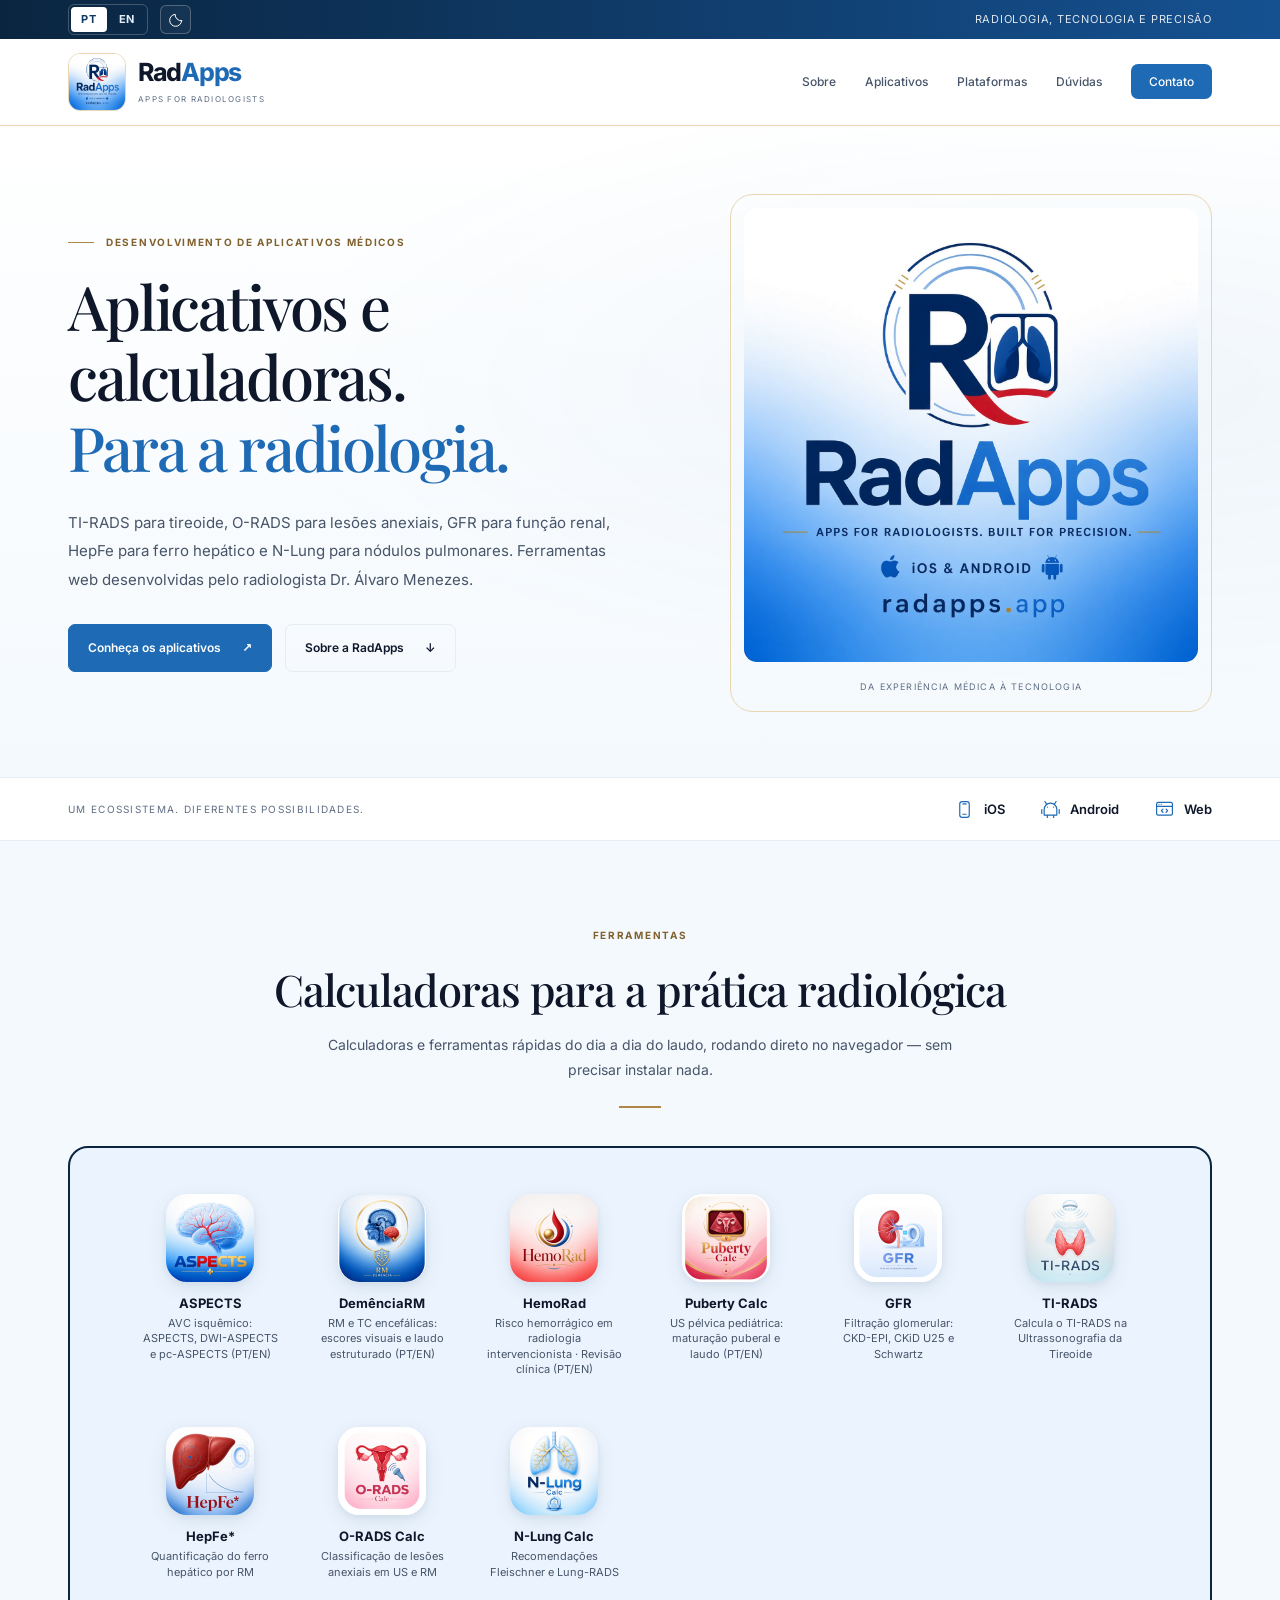
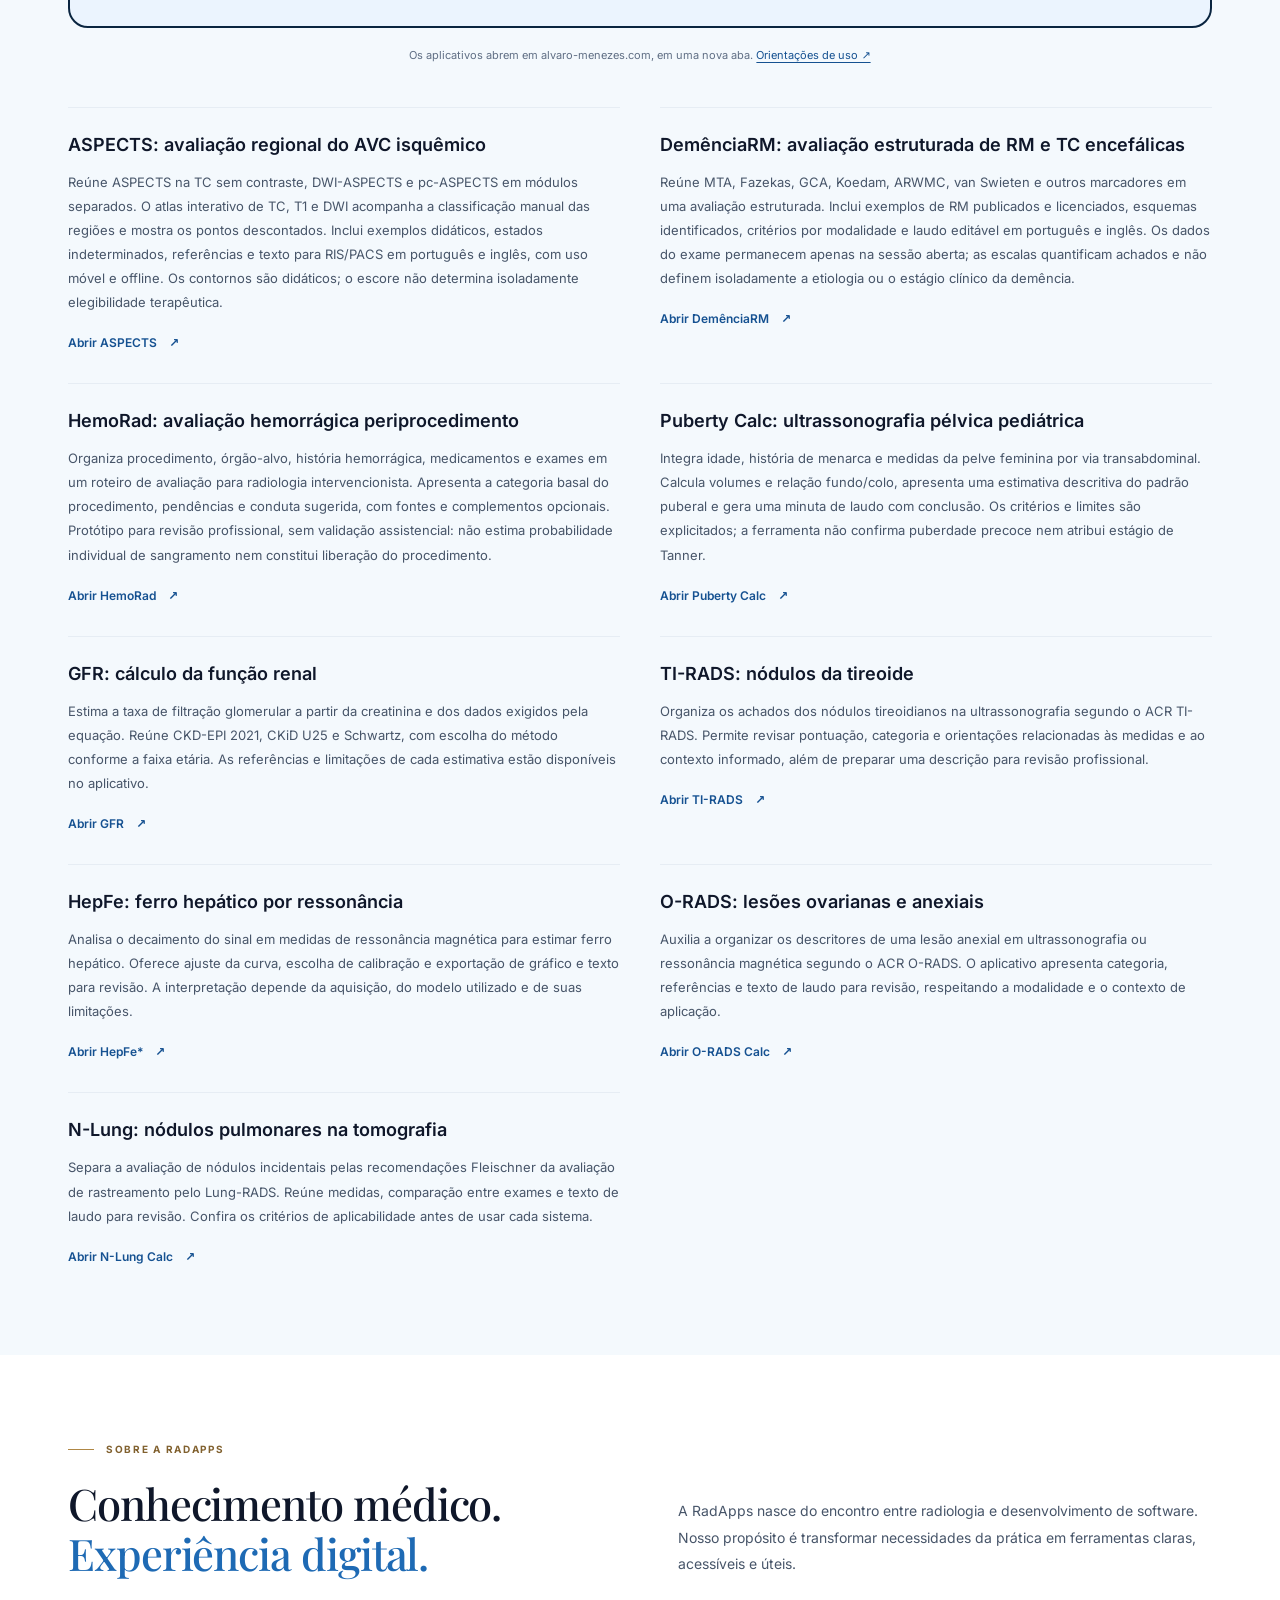
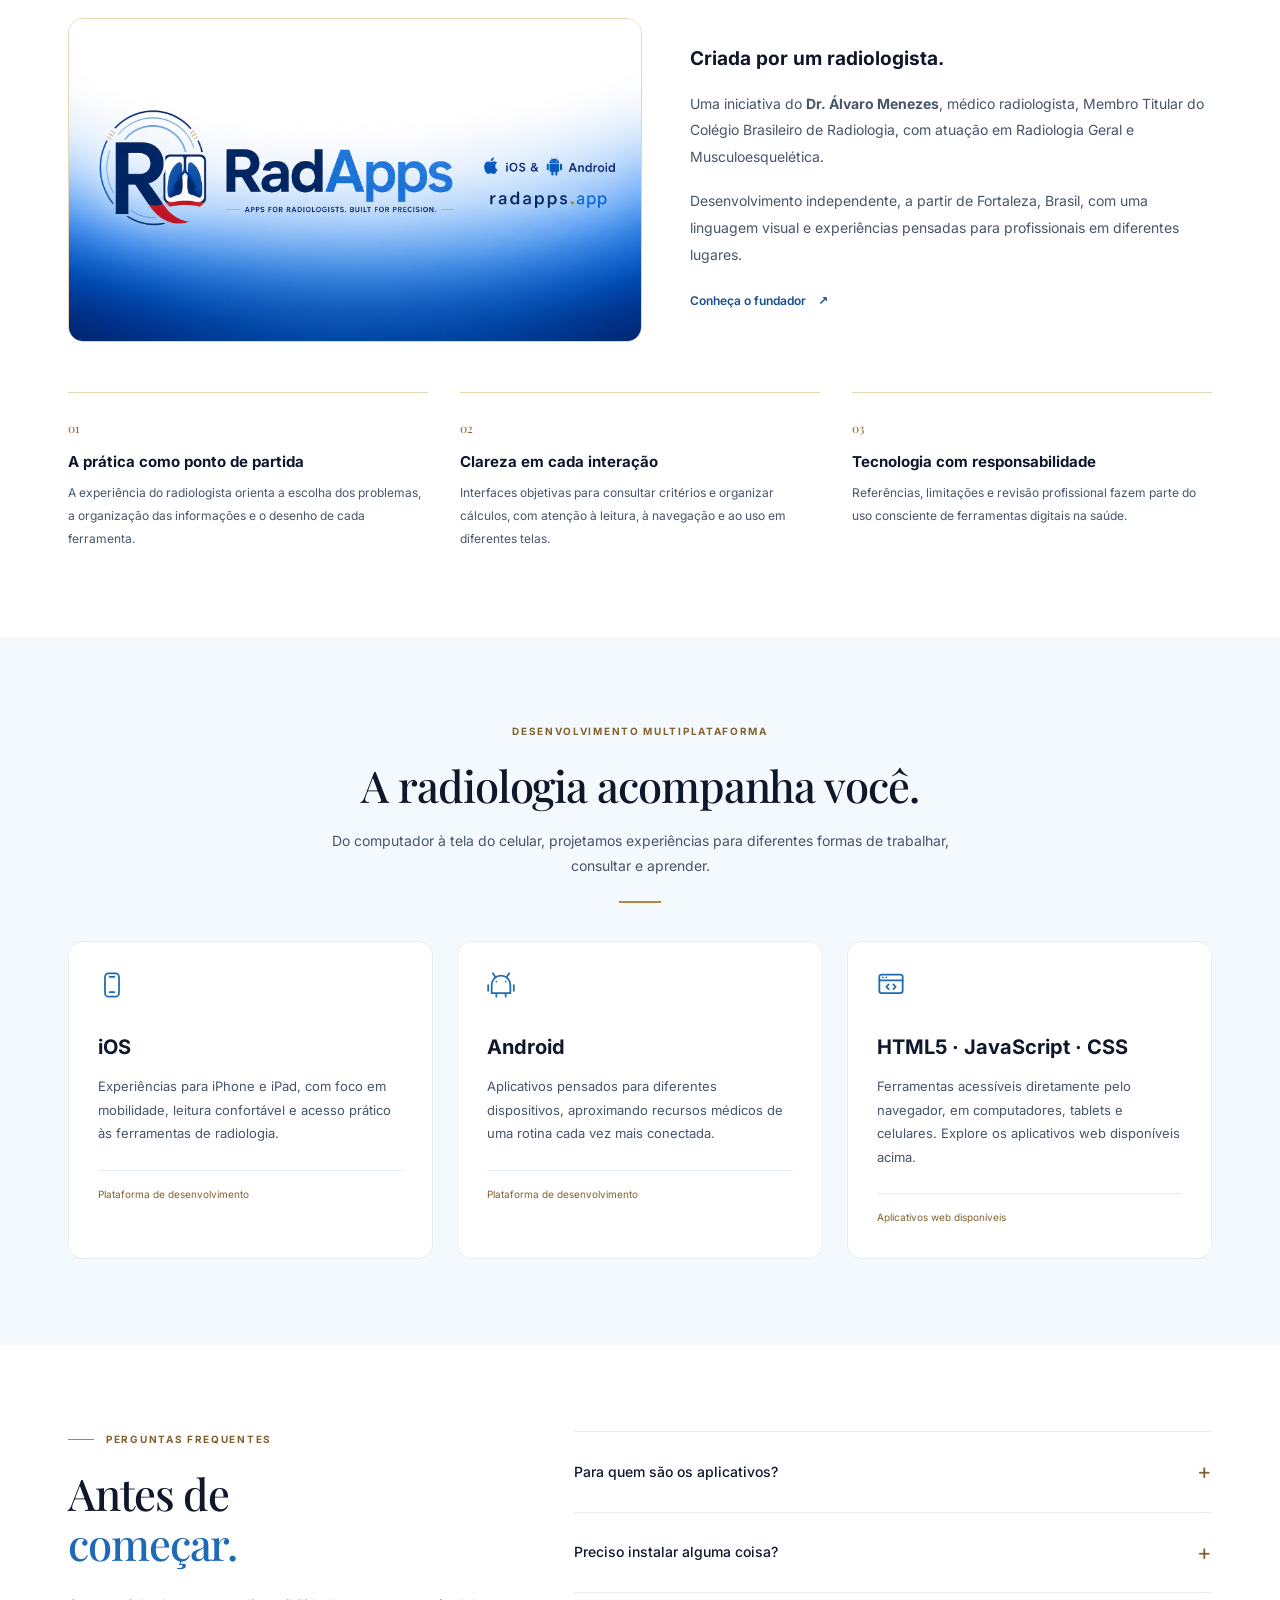
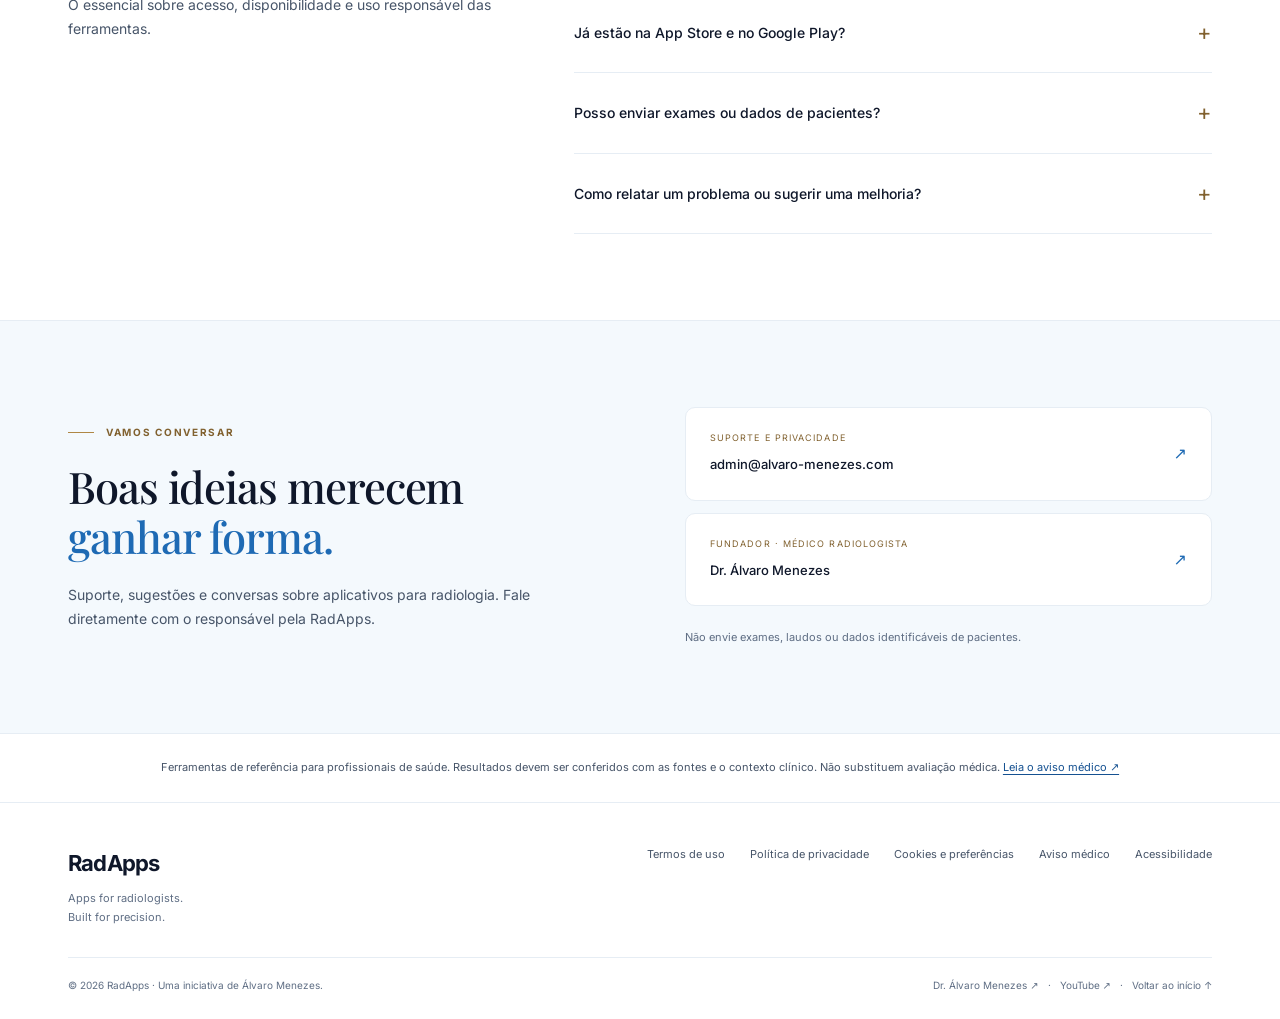
==== commit d9e38d0e: "Add DemênciaRM to the Portuguese and English app catalogue" ====
--- a/index.html
+++ b/index.html
@@ -5,7 +5,7 @@
 <meta name="robots" content="index, follow, max-image-preview:large">
 <meta name="author" content="RadApps · Álvaro Menezes"><meta name="theme-color" content="#0a2540">
 <meta name="referrer" content="strict-origin-when-cross-origin">
-<meta http-equiv="Content-Security-Policy" content="default-src 'self'; script-src 'self' 'sha256-z8lSfB7PO/GaAgHuilqsPuLJwHafCdsj0VrLU/A95zI=' https://static.cloudflareinsights.com; style-src 'self'; img-src 'self'; font-src 'self'; connect-src 'self'; object-src 'none'; base-uri 'self'; form-action 'none'">
+<meta http-equiv="Content-Security-Policy" content="default-src 'self'; script-src 'self' 'sha256-Ia8cPRC/CXZ2uTX8mZ/UfEn209JXgxoNXwF6DVPV4vs=' https://static.cloudflareinsights.com; style-src 'self'; img-src 'self'; font-src 'self'; connect-src 'self'; object-src 'none'; base-uri 'self'; form-action 'none'">
 <link rel="canonical" href="https://radapps.app/">
 <link rel="alternate" hreflang="pt-BR" href="https://radapps.app/"><link rel="alternate" hreflang="en" href="https://radapps.app/en/"><link rel="alternate" hreflang="x-default" href="https://radapps.app/">
 <meta property="og:type" content="website"><meta property="og:site_name" content="RadApps"><meta property="og:title" content="RadApps — Aplicativos e calculadoras para Radiologia"><meta property="og:description" content="Aplicativos e calculadoras para radiologia: Puberty Calc, TI-RADS, O-RADS, GFR, HepFe e N-Lung. Conheça a RadApps, iniciativa do radiologista Dr. Álvaro Menezes."><meta property="og:url" content="https://radapps.app/"><meta property="og:locale" content="pt_BR"><meta property="og:image" content="https://radapps.app/assets/brand/radapps-banner.jpg"><meta property="og:image:width" content="1792"><meta property="og:image:height" content="1008"><meta property="og:image:alt" content="RadApps — Apps for radiologists. Built for precision."><meta name="twitter:card" content="summary_large_image">
@@ -13,7 +13,17 @@
 <link rel="icon" type="image/jpeg" href="/assets/brand/radapps-logo.jpg"><link rel="apple-touch-icon" href="/assets/brand/radapps-logo.jpg">
 <link rel="preload" href="/assets/fonts/inter-latin.woff2" as="font" type="font/woff2" crossorigin><link rel="preload" href="/assets/fonts/playfair-latin.woff2" as="font" type="font/woff2" crossorigin>
 <script src="/assets/theme-init.js?v=91854e3f3b0c"></script><link rel="stylesheet" href="/assets/site.css?v=2c88387afd8a">
-<script type="application/ld+json">{"@context": "https://schema.org", "@graph": [{"@type": "Organization", "@id": "https://radapps.app/#organization", "name": "RadApps", "url": "https://radapps.app/", "logo": "https://radapps.app/assets/brand/radapps-logo.jpg", "email": "admin@alvaro-menezes.com", "description": "Iniciativa independente de desenvolvimento de aplicativos para radiologia.", "founder": {"@id": "https://alvaro-menezes.com/#person"}}, {"@type": "Person", "@id": "https://alvaro-menezes.com/#person", "name": "Álvaro Menezes", "url": "https://alvaro-menezes.com/"}, {"@type": "WebSite", "@id": "https://radapps.app/#website", "name": "RadApps", "url": "https://radapps.app/", "inLanguage": ["pt-BR", "en"], "publisher": {"@id": "https://radapps.app/#organization"}}, {"@type": "WebPage", "@id": "https://radapps.app/#webpage", "url": "https://radapps.app/", "name": "RadApps — Aplicativos e calculadoras para Radiologia", "description": "Aplicativos e calculadoras para radiologia: Puberty Calc, TI-RADS, O-RADS, GFR, HepFe e N-Lung. Conheça a RadApps, iniciativa do radiologista Dr. Álvaro Menezes.", "inLanguage": "pt-BR", "isPartOf": {"@id": "https://radapps.app/#website"}, "mainEntity": {"@id": "https://radapps.app/#apps"}}, {"@type": "ItemList", "@id": "https://radapps.app/#apps", "name": "Aplicativos para o Radiologista", "numberOfItems": 8, "itemListElement": [{"@type": "ListItem", "position": 1, "item": {"@type": "WebPage", "name": "ASPECTS", "description": "AVC isquêmico: ASPECTS, DWI-ASPECTS e pc-ASPECTS (PT/EN)", "url": "https://alvaro-menezes.com/apps/aspects.html"}}, {"@type": "ListItem", "position": 2, "item": {"@type": "WebPage", "name": "HemoRad", "description": "Risco hemorrágico em radiologia intervencionista · Revisão clínica (PT/EN)", "url": "https://alvaro-menezes.com/apps/hemorad.html"}}, {"@type": "ListItem", "position": 3, "item": {"@type": "WebPage", "name": "Puberty Calc", "description": "US pélvica pediátrica: maturação puberal e laudo (PT/EN)", "url": "https://alvaro-menezes.com/apps/puberty.html"}}, {"@type": "ListItem", "position": 4, "item": {"@type": "WebPage", "name": "GFR", "description": "Filtração glomerular: CKD-EPI, CKiD U25 e Schwartz", "url": "https://alvaro-menezes.com/apps/gfr.html"}}, {"@type": "ListItem", "position": 5, "item": {"@type": "WebPage", "name": "TI-RADS", "description": "Calcula o TI-RADS na Ultrassonografia da Tireoide", "url": "https://alvaro-menezes.com/apps/tirads.html"}}, {"@type": "ListItem", "position": 6, "item": {"@type": "WebPage", "name": "HepFe*", "description": "Quantificação do ferro hepático por RM", "url": "https://alvaro-menezes.com/apps/hepfe.html"}}, {"@type": "ListItem", "position": 7, "item": {"@type": "WebPage", "name": "O-RADS Calc", "description": "Classificação de lesões anexiais em US e RM", "url": "https://alvaro-menezes.com/apps/orads.html"}}, {"@type": "ListItem", "position": 8, "item": {"@type": "WebPage", "name": "N-Lung Calc", "description": "Recomendações Fleischner e Lung-RADS", "url": "https://alvaro-menezes.com/apps/nlung.html"}}]}]}</script><script src="/assets/site.js?v=9ebe1cab357e" defer></script>
+<script type="application/ld+json">{"@context": "https://schema.org", "@graph": [{"@type": "Organization", "@id": "https://radapps.app/#organization", "name": "RadApps", "url": "https://radapps.app/", "logo": "https://radapps.app/assets/brand/radapps-logo.jpg", "email": "admin@alvaro-menezes.com", "description": "Iniciativa independente de desenvolvimento de aplicativos para radiologia.", "founder": {"@id": "https://alvaro-menezes.com/#person"}}, {"@type": "Person", "@id": "https://alvaro-menezes.com/#person", "name": "Álvaro Menezes", "url": "https://alvaro-menezes.com/"}, {"@type": "WebSite", "@id": "https://radapps.app/#website", "name": "RadApps", "url": "https://radapps.app/", "inLanguage": ["pt-BR", "en"], "publisher": {"@id": "https://radapps.app/#organization"}}, {"@type": "WebPage", "@id": "https://radapps.app/#webpage", "url": "https://radapps.app/", "name": "RadApps — Aplicativos e calculadoras para Radiologia", "description": "Aplicativos e calculadoras para radiologia: Puberty Calc, TI-RADS, O-RADS, GFR, HepFe e N-Lung. Conheça a RadApps, iniciativa do radiologista Dr. Álvaro Menezes.", "inLanguage": "pt-BR", "isPartOf": {"@id": "https://radapps.app/#website"}, "mainEntity": {"@id": "https://radapps.app/#apps"}}, {"@type": "ItemList", "@id": "https://radapps.app/#apps", "name": "Aplicativos para o Radiologista", "numberOfItems": 9, "itemListElement": [{"@type": "ListItem", "position": 1, "item": {"@type": "WebPage", "name": "ASPECTS", "description": "AVC isquêmico: ASPECTS, DWI-ASPECTS e pc-ASPECTS (PT/EN)", "url": "https://alvaro-menezes.com/apps/aspects.html"}}, {"@type": "ListItem", "position": 2, "item": {"@type": "WebPage", "name": "DemênciaRM", "description": "RM e TC encefálicas: escores visuais e laudo estruturado (PT/EN)", "url": "https://alvaro-menezes.com/apps/demenciarm/"}}, {"@type": "ListItem", "position": 3, "item": {"@type": "WebPage", "name": "HemoRad", "description": "Risco hemorrágico em radiologia intervencionista · Revisão clínica (PT/EN)", "url": "https://alvaro-menezes.com/apps/hemorad.html"}}, {"@type": "ListItem", "position": 4, "item": {"@type": "WebPage", "name": "Puberty Calc", "description": "US pélvica pediátrica: maturação puberal e laudo (PT/EN)", "url": "https://alvaro-menezes.com/apps/puberty.html"}}, {"@type": "ListItem", "position": 5, "item": {"@type": "WebPage", "name": "GFR", "description": "Filtração glomerular: CKD-EPI, CKiD U25 e Schwartz", "url": "https://alvaro-menezes.com/apps/gfr.html"}}, {"@type": "ListItem", "position": 6, "item": {"@type": "WebPage", "name": "TI-RADS", "description": "Calcula o TI-RADS na Ultrassonografia da Tireoide", "url": "https://alvaro-menezes.com/apps/tirads.html"}}, {"@type": "ListItem", "position": 7, "item": {"@type": "WebPage", "name": "HepFe*", "description": "Quantificação do ferro hepático por RM", "url": "https://alvaro-menezes.com/apps/hepfe.html"}}, {"@type": "ListItem", "position": 8, "item": {"@type": "WebPage", "name": "O-RADS Calc", "description": "Classificação de lesões anexiais em US e RM", "url": "https://alvaro-menezes.com/apps/orads.html"}}, {"@type": "ListItem", "position": 9, "item": {"@type": "WebPage", "name": "N-Lung Calc", "description": "Recomendações Fleischner e Lung-RADS", "url": "https://alvaro-menezes.com/apps/nlung.html"}}]}]}</script><script src="/assets/site.js?v=9ebe1cab357e" defer></script>
+<!-- Google tag (gtag.js) -->
+<script async src="https://www.googletagmanager.com/gtag/js?id=G-1TKBR87DTZ"></script>
+<script>
+window.dataLayer = window.dataLayer || [];
+function gtag(){dataLayer.push(arguments);}
+gtag('js', new Date());
+gtag('config', 'G-1TKBR87DTZ');
+</script>
+<!-- Google AdSense -->
+<script async src="https://pagead2.googlesyndication.com/pagead/js/adsbygoogle.js?client=ca-pub-4633113806110595" crossorigin="anonymous"></script>
 </head><body>
 <a class="skip-link" href="#conteudo">Pular para o conteúdo</a>
 <header class="site-header"><div class="topbar"><div class="container topbar-inner"><div class="preferences"><nav class="language-switch" aria-label="Idioma / Language"><a href="/" lang="pt-BR" hreflang="pt-BR" aria-label="Português" aria-current="true">PT</a><a href="/en/" lang="en" hreflang="en" aria-label="English" aria-current="false">EN</a></nav><button class="theme-toggle" type="button" aria-label="Mudar tema"><svg class="moon" viewBox="0 0 24 24" fill="none" stroke="currentColor" stroke-width="1.5" stroke-linecap="round" stroke-linejoin="round" aria-hidden="true"><path d="M20.5 13.2A9 9 0 0 1 10.8 3.5 9 9 0 1 0 20.5 13.2Z"/></svg><svg class="sun" viewBox="0 0 24 24" fill="none" stroke="currentColor" stroke-width="1.5" stroke-linecap="round" stroke-linejoin="round" aria-hidden="true"><circle cx="12" cy="12" r="4"/><path d="M12 2v2m0 16v2M2 12h2m16 0h2M5 5l1.5 1.5m11 11L19 19M5 19l1.5-1.5m11-11L19 5"/></svg></button></div><span class="topbar-note">RADIOLOGIA, TECNOLOGIA E PRECISÃO</span></div></div>
@@ -21,7 +31,7 @@
 <main id="conteudo">
 <section class="hero" id="inicio"><div class="container hero-inner"><div class="hero-copy"><p class="eyebrow">Desenvolvimento de aplicativos médicos</p><h1>Aplicativos e<br>calculadoras.<span><em>Para a radiologia.</em></span></h1><p>TI-RADS para tireoide, O-RADS para lesões anexiais, GFR para função renal, HepFe para ferro hepático e N-Lung para nódulos pulmonares. Ferramentas web desenvolvidas pelo radiologista Dr. Álvaro Menezes.</p><div class="hero-actions"><a class="btn" href="#aplicativos">Conheça os aplicativos <span aria-hidden="true">↗</span></a><a class="btn btn-secondary" href="#sobre">Sobre a RadApps <span aria-hidden="true">↓</span></a></div></div><figure class="hero-art"><img src="/assets/brand/radapps-logo.jpg" alt="RadApps — Apps for radiologists. Built for precision." width="1408" height="1408" fetchpriority="high"><figcaption>Da experiência médica à tecnologia</figcaption></figure></div></section>
 <div class="platform-strip"><div class="container"><span class="platform-label">Um ecossistema. Diferentes possibilidades.</span><div class="platform-names"><span><svg class="phone" viewBox="0 0 24 24" fill="none" stroke="currentColor" stroke-width="1.5" stroke-linecap="round" stroke-linejoin="round" aria-hidden="true"><rect x="6" y="2" width="12" height="20" rx="3"/><path d="M10 18h4M10 5h4"/></svg> iOS</span><span><svg class="android" viewBox="0 0 24 24" fill="none" stroke="currentColor" stroke-width="1.5" stroke-linecap="round" stroke-linejoin="round" aria-hidden="true"><path d="m7 5-2-3m12 3 2-3M4 12a8 8 0 0 1 16 0v7H4zM8 19v3m8-3v3M1 12v5m22-5v5"/><path d="M8 9h.01M16 9h.01"/></svg> Android</span><span><svg class="web" viewBox="0 0 24 24" fill="none" stroke="currentColor" stroke-width="1.5" stroke-linecap="round" stroke-linejoin="round" aria-hidden="true"><rect x="2" y="3" width="20" height="16" rx="2"/><path d="M2 8h20M8 5.5h.01M5 5.5h.01m5 6-2 2 2 2m4-4 2 2-2 2"/></svg> Web</span></div></div></div>
-<section class="section section-alt" id="aplicativos"><div class="container"><div class="section-header"><p class="eyebrow">Ferramentas</p><h2>Calculadoras para a prática radiológica</h2><p class="section-sub">Calculadoras e ferramentas rápidas do dia a dia do laudo, rodando direto no navegador — sem precisar instalar nada.</p></div><div class="apps-panel"><div class="apps-grid"><a class="app-tile" href="https://alvaro-menezes.com/apps/aspects.html" target="_blank" rel="noopener noreferrer"><span class="app-icon"><img src="/assets/apps/aspects-icon.jpg?v=687d293ca84b" alt="ASPECTS" width="88" height="88" loading="lazy"></span><span class="app-name">ASPECTS</span><span class="app-desc">AVC isquêmico: ASPECTS, DWI-ASPECTS e pc-ASPECTS (PT/EN)</span></a><a class="app-tile" href="https://alvaro-menezes.com/apps/hemorad.html" target="_blank" rel="noopener noreferrer"><span class="app-icon"><img src="/assets/apps/periprocedimento-icon.jpg?v=da15ee832a85" alt="HemoRad" width="88" height="88" loading="lazy"></span><span class="app-name">HemoRad</span><span class="app-desc">Risco hemorrágico em radiologia intervencionista · Revisão clínica (PT/EN)</span></a><a class="app-tile" href="https://alvaro-menezes.com/apps/puberty.html" target="_blank" rel="noopener noreferrer"><span class="app-icon"><img src="/assets/apps/puberty-icon.jpg?v=7adab40e4905" alt="Puberty Calc" width="88" height="88" loading="lazy"></span><span class="app-name">Puberty Calc</span><span class="app-desc">US pélvica pediátrica: maturação puberal e laudo (PT/EN)</span></a><a class="app-tile" href="https://alvaro-menezes.com/apps/gfr.html" target="_blank" rel="noopener noreferrer"><span class="app-icon"><img src="/assets/apps/gfr-icon.jpg?v=4e13d87d4bf9" alt="GFR" width="88" height="88" loading="lazy"></span><span class="app-name">GFR</span><span class="app-desc">Filtração glomerular: CKD-EPI, CKiD U25 e Schwartz</span></a><a class="app-tile" href="https://alvaro-menezes.com/apps/tirads.html" target="_blank" rel="noopener noreferrer"><span class="app-icon"><img src="/assets/apps/tirads-icon.jpg?v=9ed29ad2dbc6" alt="TI-RADS" width="88" height="88" loading="lazy"></span><span class="app-name">TI-RADS</span><span class="app-desc">Calcula o TI-RADS na Ultrassonografia da Tireoide</span></a><a class="app-tile" href="https://alvaro-menezes.com/apps/hepfe.html" target="_blank" rel="noopener noreferrer"><span class="app-icon"><img src="/assets/apps/hepfe-icon.jpg?v=3ff48dc2b096" alt="HepFe*" width="88" height="88" loading="lazy"></span><span class="app-name">HepFe*</span><span class="app-desc">Quantificação do ferro hepático por RM</span></a><a class="app-tile" href="https://alvaro-menezes.com/apps/orads.html" target="_blank" rel="noopener noreferrer"><span class="app-icon"><img src="/assets/apps/orads-icon.jpg?v=fb81e108135a" alt="O-RADS Calc" width="88" height="88" loading="lazy"></span><span class="app-name">O-RADS Calc</span><span class="app-desc">Classificação de lesões anexiais em US e RM</span></a><a class="app-tile" href="https://alvaro-menezes.com/apps/nlung.html" target="_blank" rel="noopener noreferrer"><span class="app-icon"><img src="/assets/apps/nlung-icon.jpg?v=9bbf95b566eb" alt="N-Lung Calc" width="88" height="88" loading="lazy"></span><span class="app-name">N-Lung Calc</span><span class="app-desc">Recomendações Fleischner e Lung-RADS</span></a></div></div><p class="app-note">Os aplicativos abrem em alvaro-menezes.com, em uma nova aba. <a href="/aviso-medico/">Orientações de uso ↗</a></p><div class="app-guides"><article class="app-guide"><h3>ASPECTS: avaliação regional do AVC isquêmico</h3><p>Reúne ASPECTS na TC sem contraste, DWI-ASPECTS e pc-ASPECTS em módulos separados. O atlas interativo de TC, T1 e DWI acompanha a classificação manual das regiões e mostra os pontos descontados. Inclui exemplos didáticos, estados indeterminados, referências e texto para RIS/PACS em português e inglês, com uso móvel e offline. Os contornos são didáticos; o escore não determina isoladamente elegibilidade terapêutica.</p><a class="text-link" href="https://alvaro-menezes.com/apps/aspects.html" target="_blank" rel="noopener noreferrer">Abrir ASPECTS <span aria-hidden="true">↗</span></a></article><article class="app-guide"><h3>HemoRad: avaliação hemorrágica periprocedimento</h3><p>Organiza procedimento, órgão-alvo, história hemorrágica, medicamentos e exames em um roteiro de avaliação para radiologia intervencionista. Apresenta a categoria basal do procedimento, pendências e conduta sugerida, com fontes e complementos opcionais. Protótipo para revisão profissional, sem validação assistencial: não estima probabilidade individual de sangramento nem constitui liberação do procedimento.</p><a class="text-link" href="https://alvaro-menezes.com/apps/hemorad.html" target="_blank" rel="noopener noreferrer">Abrir HemoRad <span aria-hidden="true">↗</span></a></article><article class="app-guide"><h3>Puberty Calc: ultrassonografia pélvica pediátrica</h3><p>Integra idade, história de menarca e medidas da pelve feminina por via transabdominal. Calcula volumes e relação fundo/colo, apresenta uma estimativa descritiva do padrão puberal e gera uma minuta de laudo com conclusão. Os critérios e limites são explicitados; a ferramenta não confirma puberdade precoce nem atribui estágio de Tanner.</p><a class="text-link" href="https://alvaro-menezes.com/apps/puberty.html" target="_blank" rel="noopener noreferrer">Abrir Puberty Calc <span aria-hidden="true">↗</span></a></article><article class="app-guide"><h3>GFR: cálculo da função renal</h3><p>Estima a taxa de filtração glomerular a partir da creatinina e dos dados exigidos pela equação. Reúne CKD-EPI 2021, CKiD U25 e Schwartz, com escolha do método conforme a faixa etária. As referências e limitações de cada estimativa estão disponíveis no aplicativo.</p><a class="text-link" href="https://alvaro-menezes.com/apps/gfr.html" target="_blank" rel="noopener noreferrer">Abrir GFR <span aria-hidden="true">↗</span></a></article><article class="app-guide"><h3>TI-RADS: nódulos da tireoide</h3><p>Organiza os achados dos nódulos tireoidianos na ultrassonografia segundo o ACR TI-RADS. Permite revisar pontuação, categoria e orientações relacionadas às medidas e ao contexto informado, além de preparar uma descrição para revisão profissional.</p><a class="text-link" href="https://alvaro-menezes.com/apps/tirads.html" target="_blank" rel="noopener noreferrer">Abrir TI-RADS <span aria-hidden="true">↗</span></a></article><article class="app-guide"><h3>HepFe: ferro hepático por ressonância</h3><p>Analisa o decaimento do sinal em medidas de ressonância magnética para estimar ferro hepático. Oferece ajuste da curva, escolha de calibração e exportação de gráfico e texto para revisão. A interpretação depende da aquisição, do modelo utilizado e de suas limitações.</p><a class="text-link" href="https://alvaro-menezes.com/apps/hepfe.html" target="_blank" rel="noopener noreferrer">Abrir HepFe* <span aria-hidden="true">↗</span></a></article><article class="app-guide"><h3>O-RADS: lesões ovarianas e anexiais</h3><p>Auxilia a organizar os descritores de uma lesão anexial em ultrassonografia ou ressonância magnética segundo o ACR O-RADS. O aplicativo apresenta categoria, referências e texto de laudo para revisão, respeitando a modalidade e o contexto de aplicação.</p><a class="text-link" href="https://alvaro-menezes.com/apps/orads.html" target="_blank" rel="noopener noreferrer">Abrir O-RADS Calc <span aria-hidden="true">↗</span></a></article><article class="app-guide"><h3>N-Lung: nódulos pulmonares na tomografia</h3><p>Separa a avaliação de nódulos incidentais pelas recomendações Fleischner da avaliação de rastreamento pelo Lung-RADS. Reúne medidas, comparação entre exames e texto de laudo para revisão. Confira os critérios de aplicabilidade antes de usar cada sistema.</p><a class="text-link" href="https://alvaro-menezes.com/apps/nlung.html" target="_blank" rel="noopener noreferrer">Abrir N-Lung Calc <span aria-hidden="true">↗</span></a></article></div></div></section>
+<section class="section section-alt" id="aplicativos"><div class="container"><div class="section-header"><p class="eyebrow">Ferramentas</p><h2>Calculadoras para a prática radiológica</h2><p class="section-sub">Calculadoras e ferramentas rápidas do dia a dia do laudo, rodando direto no navegador — sem precisar instalar nada.</p></div><div class="apps-panel"><div class="apps-grid"><a class="app-tile" href="https://alvaro-menezes.com/apps/aspects.html" target="_blank" rel="noopener noreferrer"><span class="app-icon"><img src="/assets/apps/aspects-icon.jpg?v=687d293ca84b" alt="ASPECTS" width="88" height="88" loading="lazy"></span><span class="app-name">ASPECTS</span><span class="app-desc">AVC isquêmico: ASPECTS, DWI-ASPECTS e pc-ASPECTS (PT/EN)</span></a><a class="app-tile" href="https://alvaro-menezes.com/apps/demenciarm/" target="_blank" rel="noopener noreferrer"><span class="app-icon"><img src="/assets/apps/demenciarm-icon.png?v=ba3b7d2aa79d" alt="DemênciaRM" width="88" height="88" loading="lazy"></span><span class="app-name">DemênciaRM</span><span class="app-desc">RM e TC encefálicas: escores visuais e laudo estruturado (PT/EN)</span></a><a class="app-tile" href="https://alvaro-menezes.com/apps/hemorad.html" target="_blank" rel="noopener noreferrer"><span class="app-icon"><img src="/assets/apps/periprocedimento-icon.jpg?v=da15ee832a85" alt="HemoRad" width="88" height="88" loading="lazy"></span><span class="app-name">HemoRad</span><span class="app-desc">Risco hemorrágico em radiologia intervencionista · Revisão clínica (PT/EN)</span></a><a class="app-tile" href="https://alvaro-menezes.com/apps/puberty.html" target="_blank" rel="noopener noreferrer"><span class="app-icon"><img src="/assets/apps/puberty-icon.jpg?v=7adab40e4905" alt="Puberty Calc" width="88" height="88" loading="lazy"></span><span class="app-name">Puberty Calc</span><span class="app-desc">US pélvica pediátrica: maturação puberal e laudo (PT/EN)</span></a><a class="app-tile" href="https://alvaro-menezes.com/apps/gfr.html" target="_blank" rel="noopener noreferrer"><span class="app-icon"><img src="/assets/apps/gfr-icon.jpg?v=4e13d87d4bf9" alt="GFR" width="88" height="88" loading="lazy"></span><span class="app-name">GFR</span><span class="app-desc">Filtração glomerular: CKD-EPI, CKiD U25 e Schwartz</span></a><a class="app-tile" href="https://alvaro-menezes.com/apps/tirads.html" target="_blank" rel="noopener noreferrer"><span class="app-icon"><img src="/assets/apps/tirads-icon.jpg?v=9ed29ad2dbc6" alt="TI-RADS" width="88" height="88" loading="lazy"></span><span class="app-name">TI-RADS</span><span class="app-desc">Calcula o TI-RADS na Ultrassonografia da Tireoide</span></a><a class="app-tile" href="https://alvaro-menezes.com/apps/hepfe.html" target="_blank" rel="noopener noreferrer"><span class="app-icon"><img src="/assets/apps/hepfe-icon.jpg?v=3ff48dc2b096" alt="HepFe*" width="88" height="88" loading="lazy"></span><span class="app-name">HepFe*</span><span class="app-desc">Quantificação do ferro hepático por RM</span></a><a class="app-tile" href="https://alvaro-menezes.com/apps/orads.html" target="_blank" rel="noopener noreferrer"><span class="app-icon"><img src="/assets/apps/orads-icon.jpg?v=fb81e108135a" alt="O-RADS Calc" width="88" height="88" loading="lazy"></span><span class="app-name">O-RADS Calc</span><span class="app-desc">Classificação de lesões anexiais em US e RM</span></a><a class="app-tile" href="https://alvaro-menezes.com/apps/nlung.html" target="_blank" rel="noopener noreferrer"><span class="app-icon"><img src="/assets/apps/nlung-icon.jpg?v=9bbf95b566eb" alt="N-Lung Calc" width="88" height="88" loading="lazy"></span><span class="app-name">N-Lung Calc</span><span class="app-desc">Recomendações Fleischner e Lung-RADS</span></a></div></div><p class="app-note">Os aplicativos abrem em alvaro-menezes.com, em uma nova aba. <a href="/aviso-medico/">Orientações de uso ↗</a></p><div class="app-guides"><article class="app-guide"><h3>ASPECTS: avaliação regional do AVC isquêmico</h3><p>Reúne ASPECTS na TC sem contraste, DWI-ASPECTS e pc-ASPECTS em módulos separados. O atlas interativo de TC, T1 e DWI acompanha a classificação manual das regiões e mostra os pontos descontados. Inclui exemplos didáticos, estados indeterminados, referências e texto para RIS/PACS em português e inglês, com uso móvel e offline. Os contornos são didáticos; o escore não determina isoladamente elegibilidade terapêutica.</p><a class="text-link" href="https://alvaro-menezes.com/apps/aspects.html" target="_blank" rel="noopener noreferrer">Abrir ASPECTS <span aria-hidden="true">↗</span></a></article><article class="app-guide"><h3>DemênciaRM: avaliação estruturada de RM e TC encefálicas</h3><p>Reúne MTA, Fazekas, GCA, Koedam, ARWMC, van Swieten e outros marcadores em uma avaliação estruturada. Inclui exemplos de RM publicados e licenciados, esquemas identificados, critérios por modalidade e laudo editável em português e inglês. Os dados do exame permanecem apenas na sessão aberta; as escalas quantificam achados e não definem isoladamente a etiologia ou o estágio clínico da demência.</p><a class="text-link" href="https://alvaro-menezes.com/apps/demenciarm/" target="_blank" rel="noopener noreferrer">Abrir DemênciaRM <span aria-hidden="true">↗</span></a></article><article class="app-guide"><h3>HemoRad: avaliação hemorrágica periprocedimento</h3><p>Organiza procedimento, órgão-alvo, história hemorrágica, medicamentos e exames em um roteiro de avaliação para radiologia intervencionista. Apresenta a categoria basal do procedimento, pendências e conduta sugerida, com fontes e complementos opcionais. Protótipo para revisão profissional, sem validação assistencial: não estima probabilidade individual de sangramento nem constitui liberação do procedimento.</p><a class="text-link" href="https://alvaro-menezes.com/apps/hemorad.html" target="_blank" rel="noopener noreferrer">Abrir HemoRad <span aria-hidden="true">↗</span></a></article><article class="app-guide"><h3>Puberty Calc: ultrassonografia pélvica pediátrica</h3><p>Integra idade, história de menarca e medidas da pelve feminina por via transabdominal. Calcula volumes e relação fundo/colo, apresenta uma estimativa descritiva do padrão puberal e gera uma minuta de laudo com conclusão. Os critérios e limites são explicitados; a ferramenta não confirma puberdade precoce nem atribui estágio de Tanner.</p><a class="text-link" href="https://alvaro-menezes.com/apps/puberty.html" target="_blank" rel="noopener noreferrer">Abrir Puberty Calc <span aria-hidden="true">↗</span></a></article><article class="app-guide"><h3>GFR: cálculo da função renal</h3><p>Estima a taxa de filtração glomerular a partir da creatinina e dos dados exigidos pela equação. Reúne CKD-EPI 2021, CKiD U25 e Schwartz, com escolha do método conforme a faixa etária. As referências e limitações de cada estimativa estão disponíveis no aplicativo.</p><a class="text-link" href="https://alvaro-menezes.com/apps/gfr.html" target="_blank" rel="noopener noreferrer">Abrir GFR <span aria-hidden="true">↗</span></a></article><article class="app-guide"><h3>TI-RADS: nódulos da tireoide</h3><p>Organiza os achados dos nódulos tireoidianos na ultrassonografia segundo o ACR TI-RADS. Permite revisar pontuação, categoria e orientações relacionadas às medidas e ao contexto informado, além de preparar uma descrição para revisão profissional.</p><a class="text-link" href="https://alvaro-menezes.com/apps/tirads.html" target="_blank" rel="noopener noreferrer">Abrir TI-RADS <span aria-hidden="true">↗</span></a></article><article class="app-guide"><h3>HepFe: ferro hepático por ressonância</h3><p>Analisa o decaimento do sinal em medidas de ressonância magnética para estimar ferro hepático. Oferece ajuste da curva, escolha de calibração e exportação de gráfico e texto para revisão. A interpretação depende da aquisição, do modelo utilizado e de suas limitações.</p><a class="text-link" href="https://alvaro-menezes.com/apps/hepfe.html" target="_blank" rel="noopener noreferrer">Abrir HepFe* <span aria-hidden="true">↗</span></a></article><article class="app-guide"><h3>O-RADS: lesões ovarianas e anexiais</h3><p>Auxilia a organizar os descritores de uma lesão anexial em ultrassonografia ou ressonância magnética segundo o ACR O-RADS. O aplicativo apresenta categoria, referências e texto de laudo para revisão, respeitando a modalidade e o contexto de aplicação.</p><a class="text-link" href="https://alvaro-menezes.com/apps/orads.html" target="_blank" rel="noopener noreferrer">Abrir O-RADS Calc <span aria-hidden="true">↗</span></a></article><article class="app-guide"><h3>N-Lung: nódulos pulmonares na tomografia</h3><p>Separa a avaliação de nódulos incidentais pelas recomendações Fleischner da avaliação de rastreamento pelo Lung-RADS. Reúne medidas, comparação entre exames e texto de laudo para revisão. Confira os critérios de aplicabilidade antes de usar cada sistema.</p><a class="text-link" href="https://alvaro-menezes.com/apps/nlung.html" target="_blank" rel="noopener noreferrer">Abrir N-Lung Calc <span aria-hidden="true">↗</span></a></article></div></div></section>
 <section class="section" id="sobre"><div class="container"><div class="split-heading"><div><p class="eyebrow">Sobre a RadApps</p><h2>Conhecimento médico.<br><em>Experiência digital.</em></h2></div><p>A RadApps nasce do encontro entre radiologia e desenvolvimento de software. Nosso propósito é transformar necessidades da prática em ferramentas claras, acessíveis e úteis.</p></div><div class="about-grid"><figure class="banner-image"><img src="/assets/brand/radapps-banner.jpg" alt="RadApps — Apps for radiologists. Built for precision. iOS & Android. radapps.app" width="1792" height="1008" loading="lazy"></figure><div class="about-copy"><h3>Criada por um radiologista.</h3><p>Uma iniciativa do <strong>Dr. Álvaro Menezes</strong>, médico radiologista, Membro Titular do Colégio Brasileiro de Radiologia, com atuação em Radiologia Geral e Musculoesquelética.</p><p>Desenvolvimento independente, a partir de Fortaleza, Brasil, com uma linguagem visual e experiências pensadas para profissionais em diferentes lugares.</p><a class="text-link" href="https://alvaro-menezes.com/" target="_blank" rel="noopener noreferrer">Conheça o fundador <span aria-hidden="true">↗</span></a></div></div><div class="pillars"><article class="pillar"><p class="pillar-symbol" aria-hidden="true">01</p><h3>A prática como ponto de partida</h3><p>A experiência do radiologista orienta a escolha dos problemas, a organização das informações e o desenho de cada ferramenta.</p></article><article class="pillar"><p class="pillar-symbol" aria-hidden="true">02</p><h3>Clareza em cada interação</h3><p>Interfaces objetivas para consultar critérios e organizar cálculos, com atenção à leitura, à navegação e ao uso em diferentes telas.</p></article><article class="pillar"><p class="pillar-symbol" aria-hidden="true">03</p><h3>Tecnologia com responsabilidade</h3><p>Referências, limitações e revisão profissional fazem parte do uso consciente de ferramentas digitais na saúde.</p></article></div></div></section>
 <section class="section section-alt" id="plataformas"><div class="container"><div class="section-header"><p class="eyebrow">Desenvolvimento multiplataforma</p><h2>A radiologia acompanha você.</h2><p class="section-sub">Do computador à tela do celular, projetamos experiências para diferentes formas de trabalhar, consultar e aprender.</p></div><div class="platform-grid"><article class="platform-card"><svg class="phone" viewBox="0 0 24 24" fill="none" stroke="currentColor" stroke-width="1.5" stroke-linecap="round" stroke-linejoin="round" aria-hidden="true"><rect x="6" y="2" width="12" height="20" rx="3"/><path d="M10 18h4M10 5h4"/></svg><h3>iOS</h3><p>Experiências para iPhone e iPad, com foco em mobilidade, leitura confortável e acesso prático às ferramentas de radiologia.</p><span class="status">Plataforma de desenvolvimento</span></article><article class="platform-card"><svg class="android" viewBox="0 0 24 24" fill="none" stroke="currentColor" stroke-width="1.5" stroke-linecap="round" stroke-linejoin="round" aria-hidden="true"><path d="m7 5-2-3m12 3 2-3M4 12a8 8 0 0 1 16 0v7H4zM8 19v3m8-3v3M1 12v5m22-5v5"/><path d="M8 9h.01M16 9h.01"/></svg><h3>Android</h3><p>Aplicativos pensados para diferentes dispositivos, aproximando recursos médicos de uma rotina cada vez mais conectada.</p><span class="status">Plataforma de desenvolvimento</span></article><article class="platform-card"><svg class="web" viewBox="0 0 24 24" fill="none" stroke="currentColor" stroke-width="1.5" stroke-linecap="round" stroke-linejoin="round" aria-hidden="true"><rect x="2" y="3" width="20" height="16" rx="2"/><path d="M2 8h20M8 5.5h.01M5 5.5h.01m5 6-2 2 2 2m4-4 2 2-2 2"/></svg><h3>HTML5 · JavaScript · CSS</h3><p>Ferramentas acessíveis diretamente pelo navegador, em computadores, tablets e celulares. Explore os aplicativos web disponíveis acima.</p><span class="status">Aplicativos web disponíveis</span></article></div></div></section>
 <section class="section" id="duvidas"><div class="container faq-grid"><div class="faq-heading"><p class="eyebrow">Perguntas frequentes</p><h2>Antes de<br><em>começar.</em></h2><p>O essencial sobre acesso, disponibilidade e uso responsável das ferramentas.</p></div><div><details class="faq-item"><summary>Para quem são os aplicativos?</summary><p>São direcionados a radiologistas e outros profissionais de saúde que conheçam a finalidade e as limitações de cada ferramenta. Não são um serviço de diagnóstico para pacientes.</p></details><details class="faq-item"><summary>Preciso instalar alguma coisa?</summary><p>Os cinco aplicativos apresentados podem ser acessados pelo navegador. Os links abrem as páginas originais em alvaro-menezes.com, em uma nova aba.</p></details><details class="faq-item"><summary>Já estão na App Store e no Google Play?</summary><p>Este site apresenta a iniciativa de desenvolvimento para iOS, Android e web. No momento, os acessos publicados aqui são às versões web. Links oficiais das lojas serão incluídos quando houver versões disponíveis.</p></details><details class="faq-item"><summary>Posso enviar exames ou dados de pacientes?</summary><p>O site RadApps não possui upload, prontuário ou formulário clínico. Não envie dados identificáveis de pacientes pelo canal de contato. Consulte a política própria de cada aplicativo antes de inserir qualquer informação.</p></details><details class="faq-item"><summary>Como relatar um problema ou sugerir uma melhoria?</summary><p>Escreva para <a href="mailto:admin@alvaro-menezes.com">admin@alvaro-menezes.com</a> e informe o aplicativo, o dispositivo, o navegador e os passos para reproduzir o problema, sem dados de pacientes.</p></details></div></div></section>
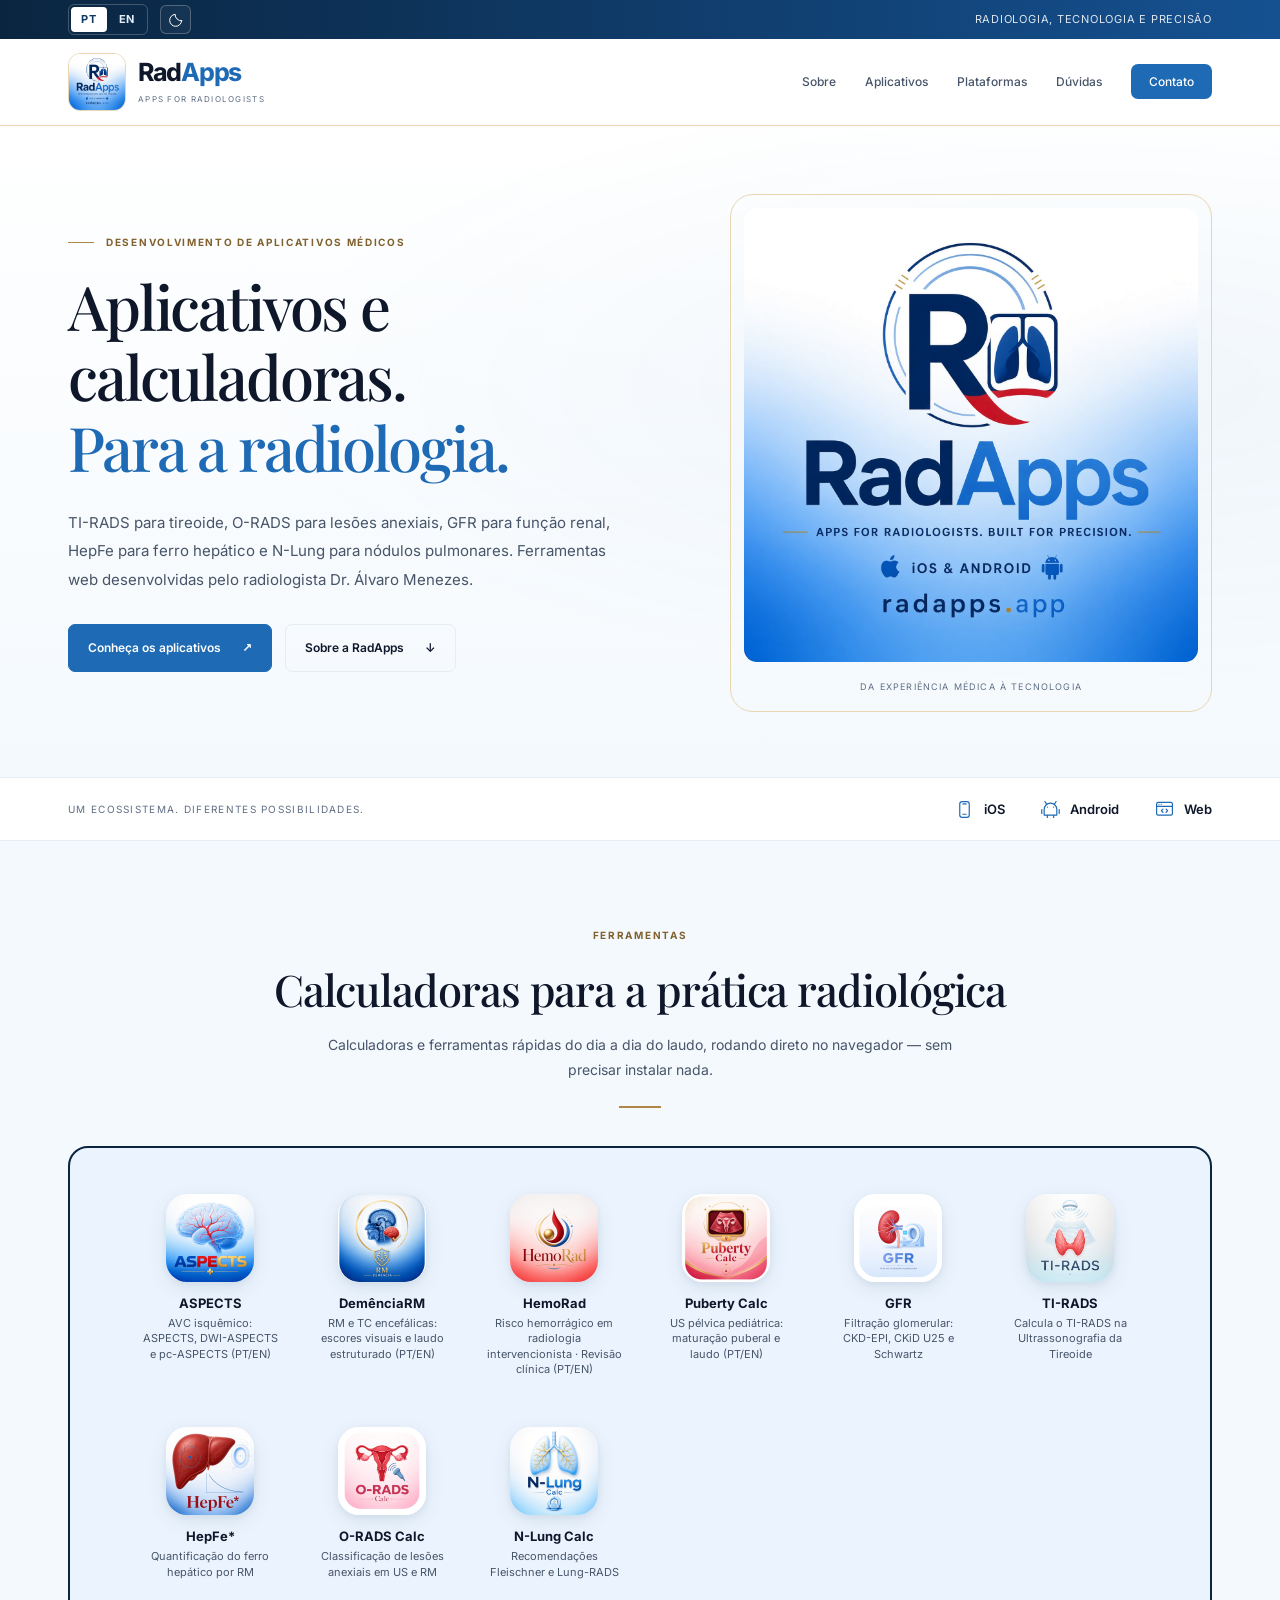
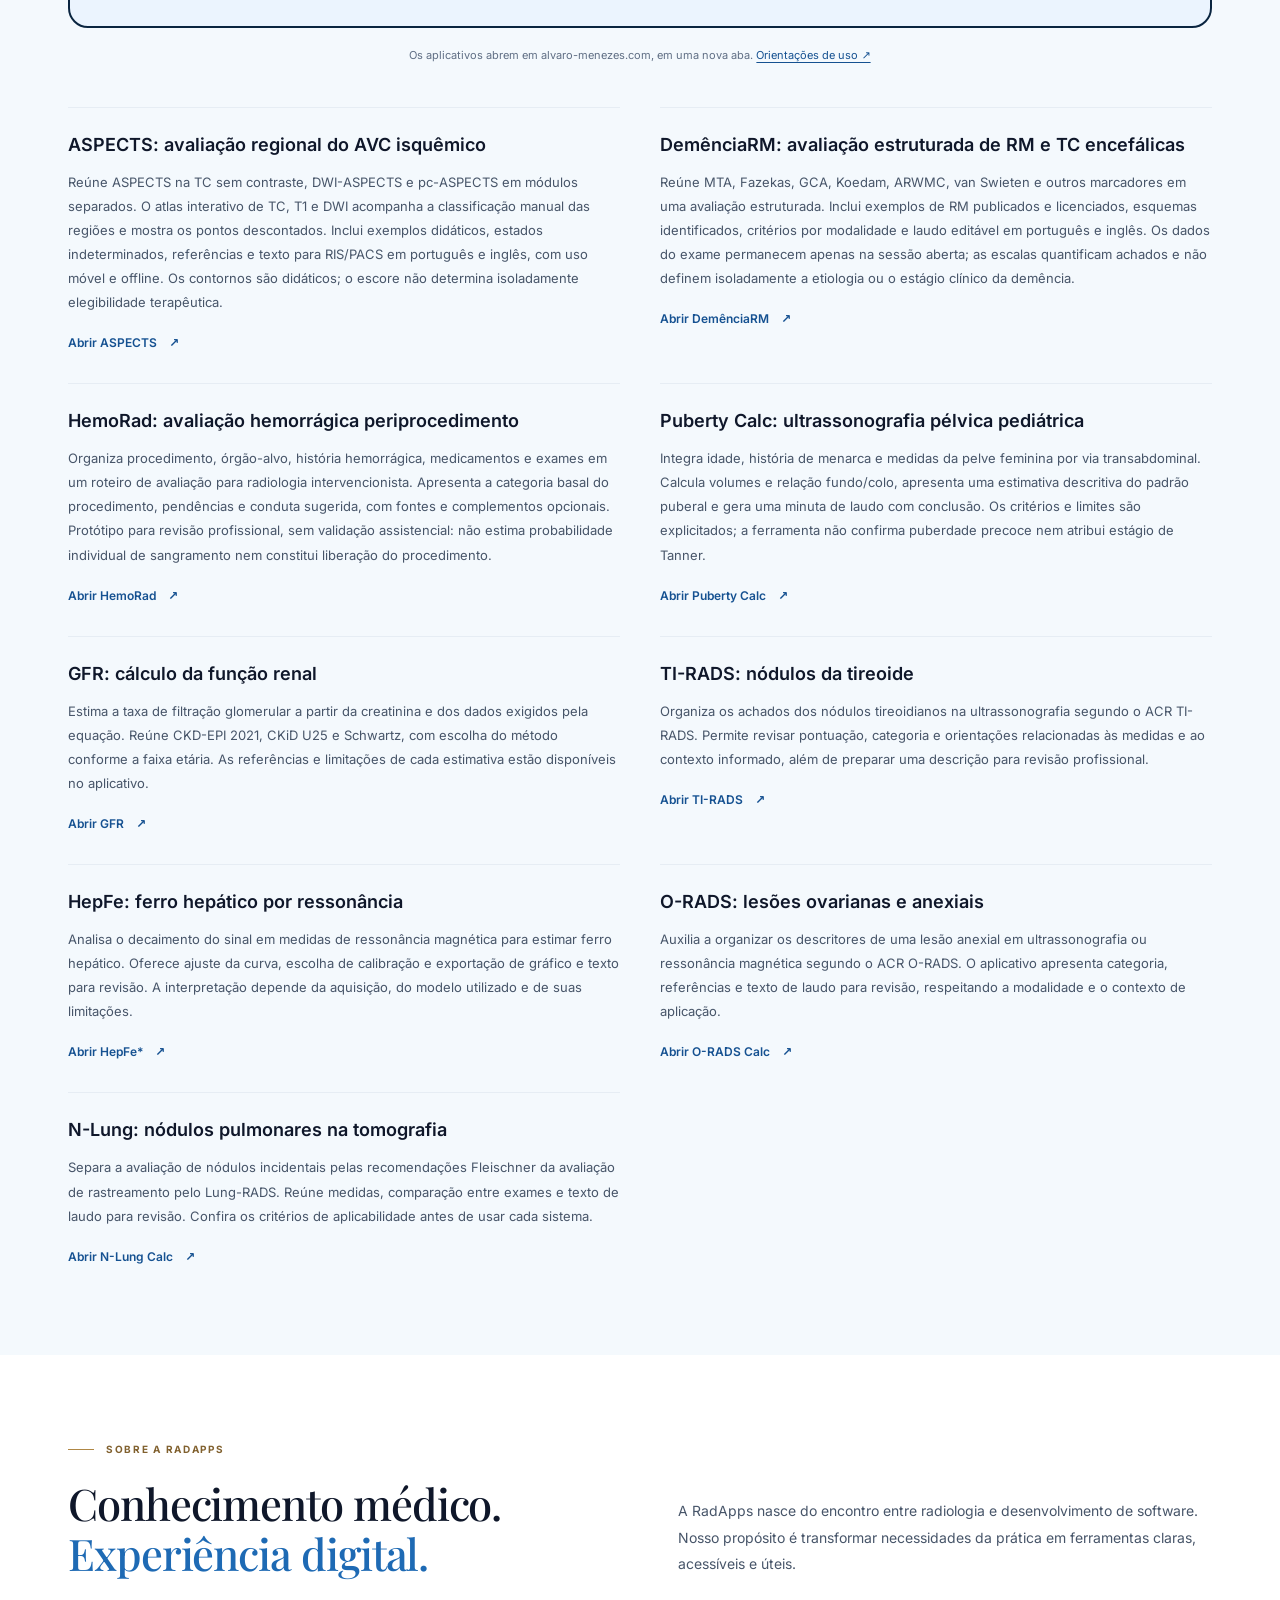
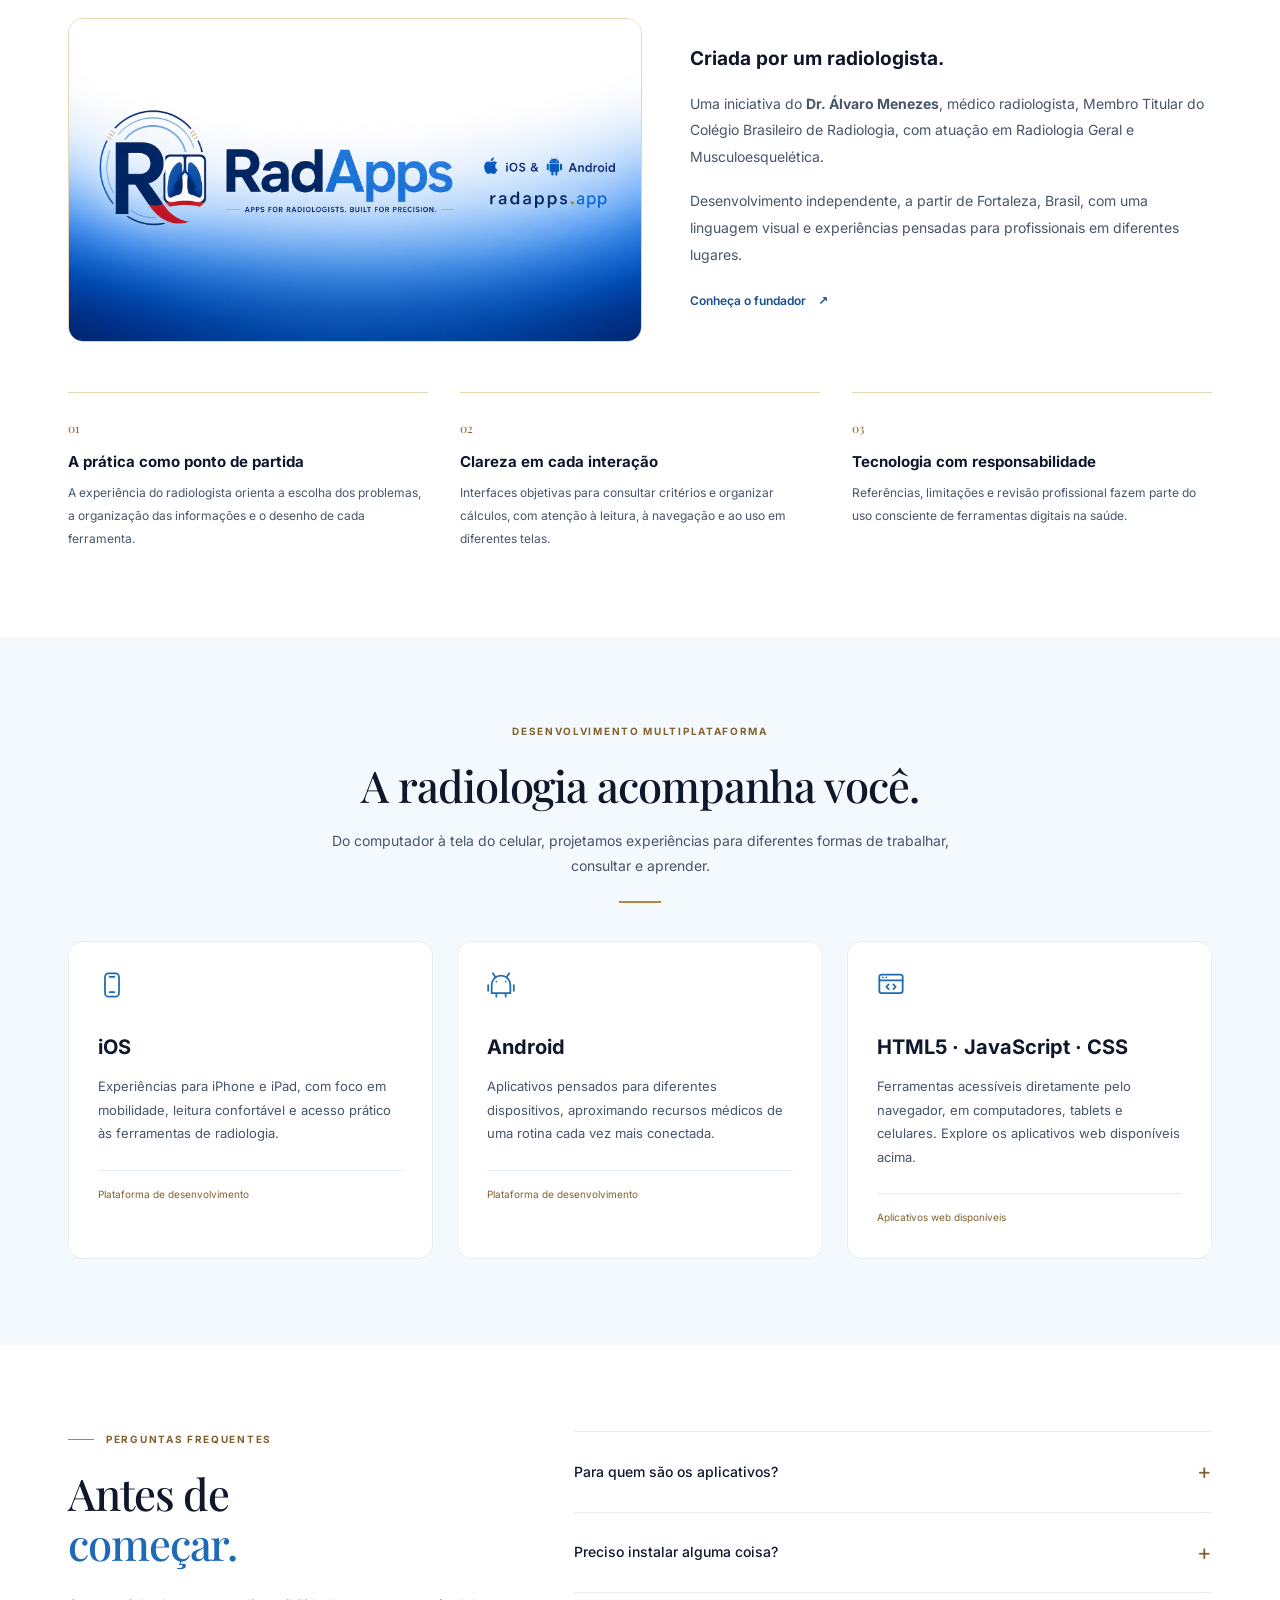
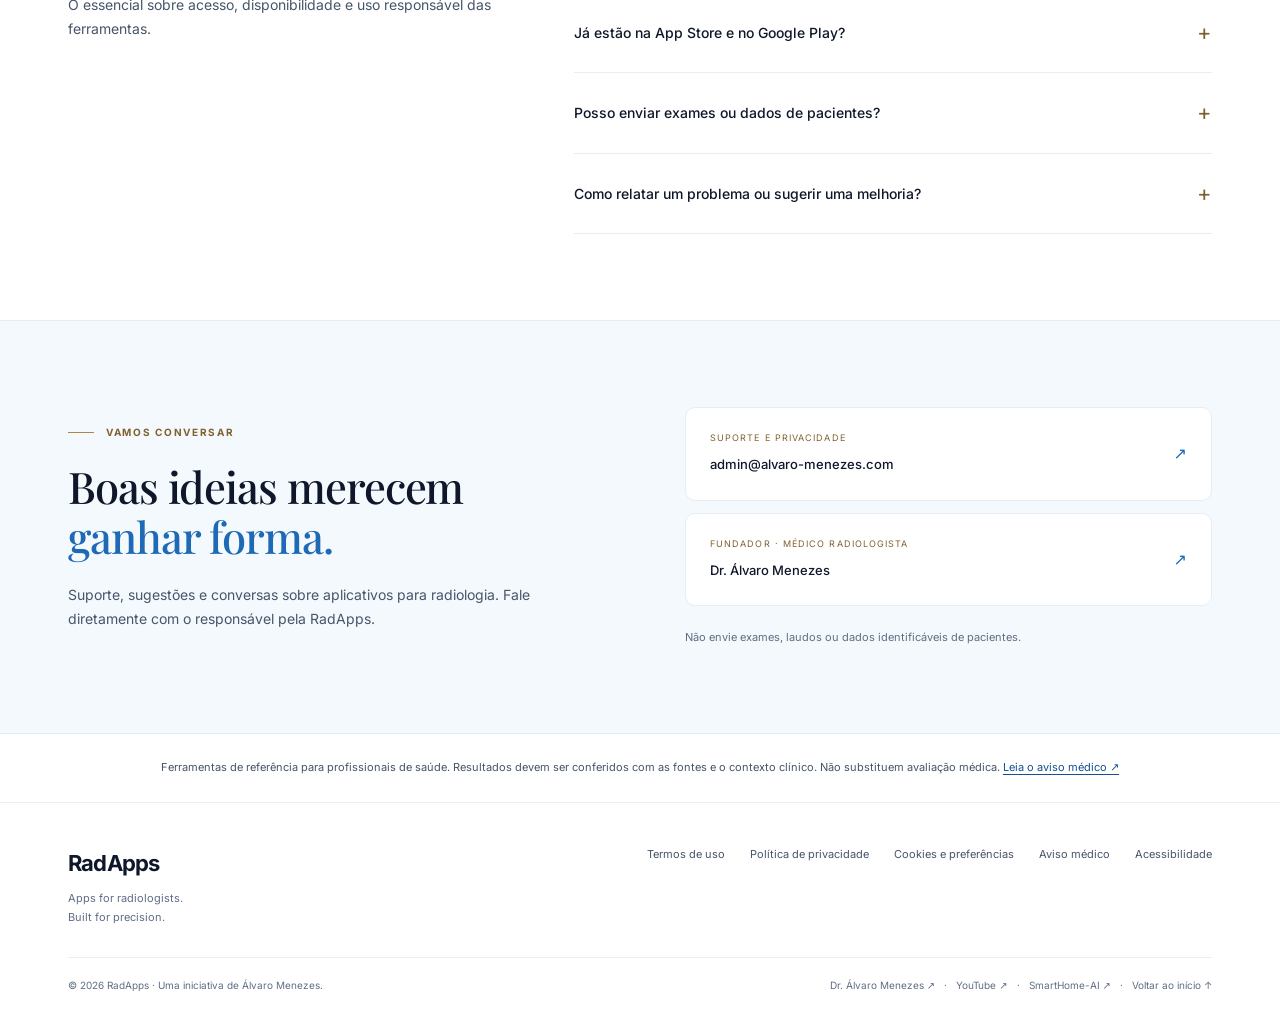
==== commit e5c1f791: "feat: add cross-links, FAQPage schema, verify sitemap" ====
--- a/index.html
+++ b/index.html
@@ -5,7 +5,7 @@
 <meta name="robots" content="index, follow, max-image-preview:large">
 <meta name="author" content="RadApps · Álvaro Menezes"><meta name="theme-color" content="#0a2540">
 <meta name="referrer" content="strict-origin-when-cross-origin">
-<meta http-equiv="Content-Security-Policy" content="default-src 'self'; script-src 'self' 'sha256-Ia8cPRC/CXZ2uTX8mZ/UfEn209JXgxoNXwF6DVPV4vs=' https://static.cloudflareinsights.com; style-src 'self'; img-src 'self'; font-src 'self'; connect-src 'self'; object-src 'none'; base-uri 'self'; form-action 'none'">
+<meta http-equiv="Content-Security-Policy" content="default-src 'self'; script-src 'self' 'sha256-Ia8cPRC/CXZ2uTX8mZ/UfEn209JXgxoNXwF6DVPV4vs=' 'sha256-JPLUIGnH7viLgnPVUhE0yiMn6oIfcmHT5f7Fnd7vifk=' https://static.cloudflareinsights.com https://*.googletagmanager.com https://*.googlesyndication.com https://*.doubleclick.net https://*.google.com https://*.adtrafficquality.google https://*.googleadservices.com https://www.gstatic.com; style-src 'self' 'unsafe-inline' https://fonts.googleapis.com; img-src 'self' data: https:; font-src 'self' https://fonts.gstatic.com; connect-src 'self' https://*.google-analytics.com https://*.analytics.google.com https://*.googletagmanager.com https://*.googlesyndication.com https://*.doubleclick.net https://*.google.com https://*.adtrafficquality.google https://csi.gstatic.com; frame-src 'self' https://*.googlesyndication.com https://*.doubleclick.net https://*.google.com https://*.adtrafficquality.google; object-src 'none'; base-uri 'self'; form-action 'none'">
 <link rel="canonical" href="https://radapps.app/">
 <link rel="alternate" hreflang="pt-BR" href="https://radapps.app/"><link rel="alternate" hreflang="en" href="https://radapps.app/en/"><link rel="alternate" hreflang="x-default" href="https://radapps.app/">
 <meta property="og:type" content="website"><meta property="og:site_name" content="RadApps"><meta property="og:title" content="RadApps — Aplicativos e calculadoras para Radiologia"><meta property="og:description" content="Aplicativos e calculadoras para radiologia: Puberty Calc, TI-RADS, O-RADS, GFR, HepFe e N-Lung. Conheça a RadApps, iniciativa do radiologista Dr. Álvaro Menezes."><meta property="og:url" content="https://radapps.app/"><meta property="og:locale" content="pt_BR"><meta property="og:image" content="https://radapps.app/assets/brand/radapps-banner.jpg"><meta property="og:image:width" content="1792"><meta property="og:image:height" content="1008"><meta property="og:image:alt" content="RadApps — Apps for radiologists. Built for precision."><meta name="twitter:card" content="summary_large_image">
@@ -24,6 +24,7 @@
 </script>
 <!-- Google AdSense -->
 <script async src="https://pagead2.googlesyndication.com/pagead/js/adsbygoogle.js?client=ca-pub-4633113806110595" crossorigin="anonymous"></script>
+<script type="application/ld+json">{"@context":"https://schema.org","@type":"FAQPage","mainEntity":[{"@type":"Question","name":"Para quem são os aplicativos?","acceptedAnswer":{"@type":"Answer","text":"São direcionados a radiologistas e outros profissionais de saúde que conheçam a finalidade e as limitações de cada ferramenta. Não são um serviço de diagnóstico para pacientes."}},{"@type":"Question","name":"Preciso instalar alguma coisa?","acceptedAnswer":{"@type":"Answer","text":"Os aplicativos apresentados podem ser acessados pelo navegador. Os links abrem as páginas originais em alvaro-menezes.com, em uma nova aba."}},{"@type":"Question","name":"Já estão na App Store e no Google Play?","acceptedAnswer":{"@type":"Answer","text":"Este site apresenta a iniciativa de desenvolvimento para iOS, Android e web. No momento, os acessos publicados aqui são às versões web."}},{"@type":"Question","name":"Posso enviar exames ou dados de pacientes?","acceptedAnswer":{"@type":"Answer","text":"O site RadApps não possui upload, prontuário ou formulário clínico. Não envie dados identificáveis de pacientes."}},{"@type":"Question","name":"Como relatar um problema ou sugerir uma melhoria?","acceptedAnswer":{"@type":"Answer","text":"Escreva para admin@alvaro-menezes.com e informe o aplicativo, o dispositivo, o navegador e os passos para reproduzir o problema, sem dados de pacientes."}}]}</script>
 </head><body>
 <a class="skip-link" href="#conteudo">Pular para o conteúdo</a>
 <header class="site-header"><div class="topbar"><div class="container topbar-inner"><div class="preferences"><nav class="language-switch" aria-label="Idioma / Language"><a href="/" lang="pt-BR" hreflang="pt-BR" aria-label="Português" aria-current="true">PT</a><a href="/en/" lang="en" hreflang="en" aria-label="English" aria-current="false">EN</a></nav><button class="theme-toggle" type="button" aria-label="Mudar tema"><svg class="moon" viewBox="0 0 24 24" fill="none" stroke="currentColor" stroke-width="1.5" stroke-linecap="round" stroke-linejoin="round" aria-hidden="true"><path d="M20.5 13.2A9 9 0 0 1 10.8 3.5 9 9 0 1 0 20.5 13.2Z"/></svg><svg class="sun" viewBox="0 0 24 24" fill="none" stroke="currentColor" stroke-width="1.5" stroke-linecap="round" stroke-linejoin="round" aria-hidden="true"><circle cx="12" cy="12" r="4"/><path d="M12 2v2m0 16v2M2 12h2m16 0h2M5 5l1.5 1.5m11 11L19 19M5 19l1.5-1.5m11-11L19 5"/></svg></button></div><span class="topbar-note">RADIOLOGIA, TECNOLOGIA E PRECISÃO</span></div></div>
@@ -37,5 +38,5 @@
 <section class="section" id="duvidas"><div class="container faq-grid"><div class="faq-heading"><p class="eyebrow">Perguntas frequentes</p><h2>Antes de<br><em>começar.</em></h2><p>O essencial sobre acesso, disponibilidade e uso responsável das ferramentas.</p></div><div><details class="faq-item"><summary>Para quem são os aplicativos?</summary><p>São direcionados a radiologistas e outros profissionais de saúde que conheçam a finalidade e as limitações de cada ferramenta. Não são um serviço de diagnóstico para pacientes.</p></details><details class="faq-item"><summary>Preciso instalar alguma coisa?</summary><p>Os cinco aplicativos apresentados podem ser acessados pelo navegador. Os links abrem as páginas originais em alvaro-menezes.com, em uma nova aba.</p></details><details class="faq-item"><summary>Já estão na App Store e no Google Play?</summary><p>Este site apresenta a iniciativa de desenvolvimento para iOS, Android e web. No momento, os acessos publicados aqui são às versões web. Links oficiais das lojas serão incluídos quando houver versões disponíveis.</p></details><details class="faq-item"><summary>Posso enviar exames ou dados de pacientes?</summary><p>O site RadApps não possui upload, prontuário ou formulário clínico. Não envie dados identificáveis de pacientes pelo canal de contato. Consulte a política própria de cada aplicativo antes de inserir qualquer informação.</p></details><details class="faq-item"><summary>Como relatar um problema ou sugerir uma melhoria?</summary><p>Escreva para <a href="mailto:admin@alvaro-menezes.com">admin@alvaro-menezes.com</a> e informe o aplicativo, o dispositivo, o navegador e os passos para reproduzir o problema, sem dados de pacientes.</p></details></div></div></section>
 <section class="section contact-section" id="contato"><div class="container contact-grid"><div><p class="eyebrow">Vamos conversar</p><h2>Boas ideias merecem<br><em>ganhar forma.</em></h2><p>Suporte, sugestões e conversas sobre aplicativos para radiologia. Fale diretamente com o responsável pela RadApps.</p></div><div class="contact-links"><a class="contact-link" href="mailto:admin@alvaro-menezes.com"><span><small>Suporte e privacidade</small><strong>admin@alvaro-menezes.com</strong></span><span aria-hidden="true">↗</span></a><a class="contact-link" href="https://alvaro-menezes.com/" target="_blank" rel="noopener noreferrer"><span><small>Fundador · Médico radiologista</small><strong>Dr. Álvaro Menezes</strong></span><span aria-hidden="true">↗</span></a><p class="contact-fineprint">Não envie exames, laudos ou dados identificáveis de pacientes.</p></div></div></section></main>
 <aside class="legal-ribbon"><div class="container"><p>Ferramentas de referência para profissionais de saúde. Resultados devem ser conferidos com as fontes e o contexto clínico. Não substituem avaliação médica. <a href="/aviso-medico/">Leia o aviso médico ↗</a></p></div></aside>
-<footer class="footer"><div class="container"><div class="footer-main"><div><a class="footer-brand" href="/">RadApps</a><p class="footer-tagline">Apps for radiologists.<br>Built for precision.</p></div><nav class="footer-links" aria-label="Informações legais"><a href="/termos/">Termos de uso</a><a href="/privacidade/">Política de privacidade</a><a href="/cookies/">Cookies e preferências</a><a href="/aviso-medico/">Aviso médico</a><a href="/acessibilidade/">Acessibilidade</a></nav></div><div class="footer-bottom"><p>© 2026 RadApps · Uma iniciativa de Álvaro Menezes.</p><p><a href="https://alvaro-menezes.com/" target="_blank" rel="noopener noreferrer">Dr. Álvaro Menezes ↗</a> &nbsp; · &nbsp; <a href="https://www.youtube.com/@alvaromenezes-rad" target="_blank" rel="noopener noreferrer" aria-label="Canal de Álvaro Menezes no YouTube">YouTube ↗</a> &nbsp; · &nbsp; <a href="/#inicio">Voltar ao início ↑</a></p></div></div></footer>
+<footer class="footer"><div class="container"><div class="footer-main"><div><a class="footer-brand" href="/">RadApps</a><p class="footer-tagline">Apps for radiologists.<br>Built for precision.</p></div><nav class="footer-links" aria-label="Informações legais"><a href="/termos/">Termos de uso</a><a href="/privacidade/">Política de privacidade</a><a href="/cookies/">Cookies e preferências</a><a href="/aviso-medico/">Aviso médico</a><a href="/acessibilidade/">Acessibilidade</a></nav></div><div class="footer-bottom"><p>© 2026 RadApps · Uma iniciativa de Álvaro Menezes.</p><p><a href="https://alvaro-menezes.com/" target="_blank" rel="noopener noreferrer">Dr. Álvaro Menezes ↗</a> &nbsp; · &nbsp; <a href="https://www.youtube.com/@alvaromenezes-rad" target="_blank" rel="noopener noreferrer" aria-label="Canal de Álvaro Menezes no YouTube">YouTube ↗</a> &nbsp; · &nbsp; <a href="https://smarthome-ai.com" target="_blank" rel="noopener noreferrer">SmartHome-AI ↗</a> &nbsp; · &nbsp; <a href="/#inicio">Voltar ao início ↑</a></p></div></div></footer>
 </body></html>
